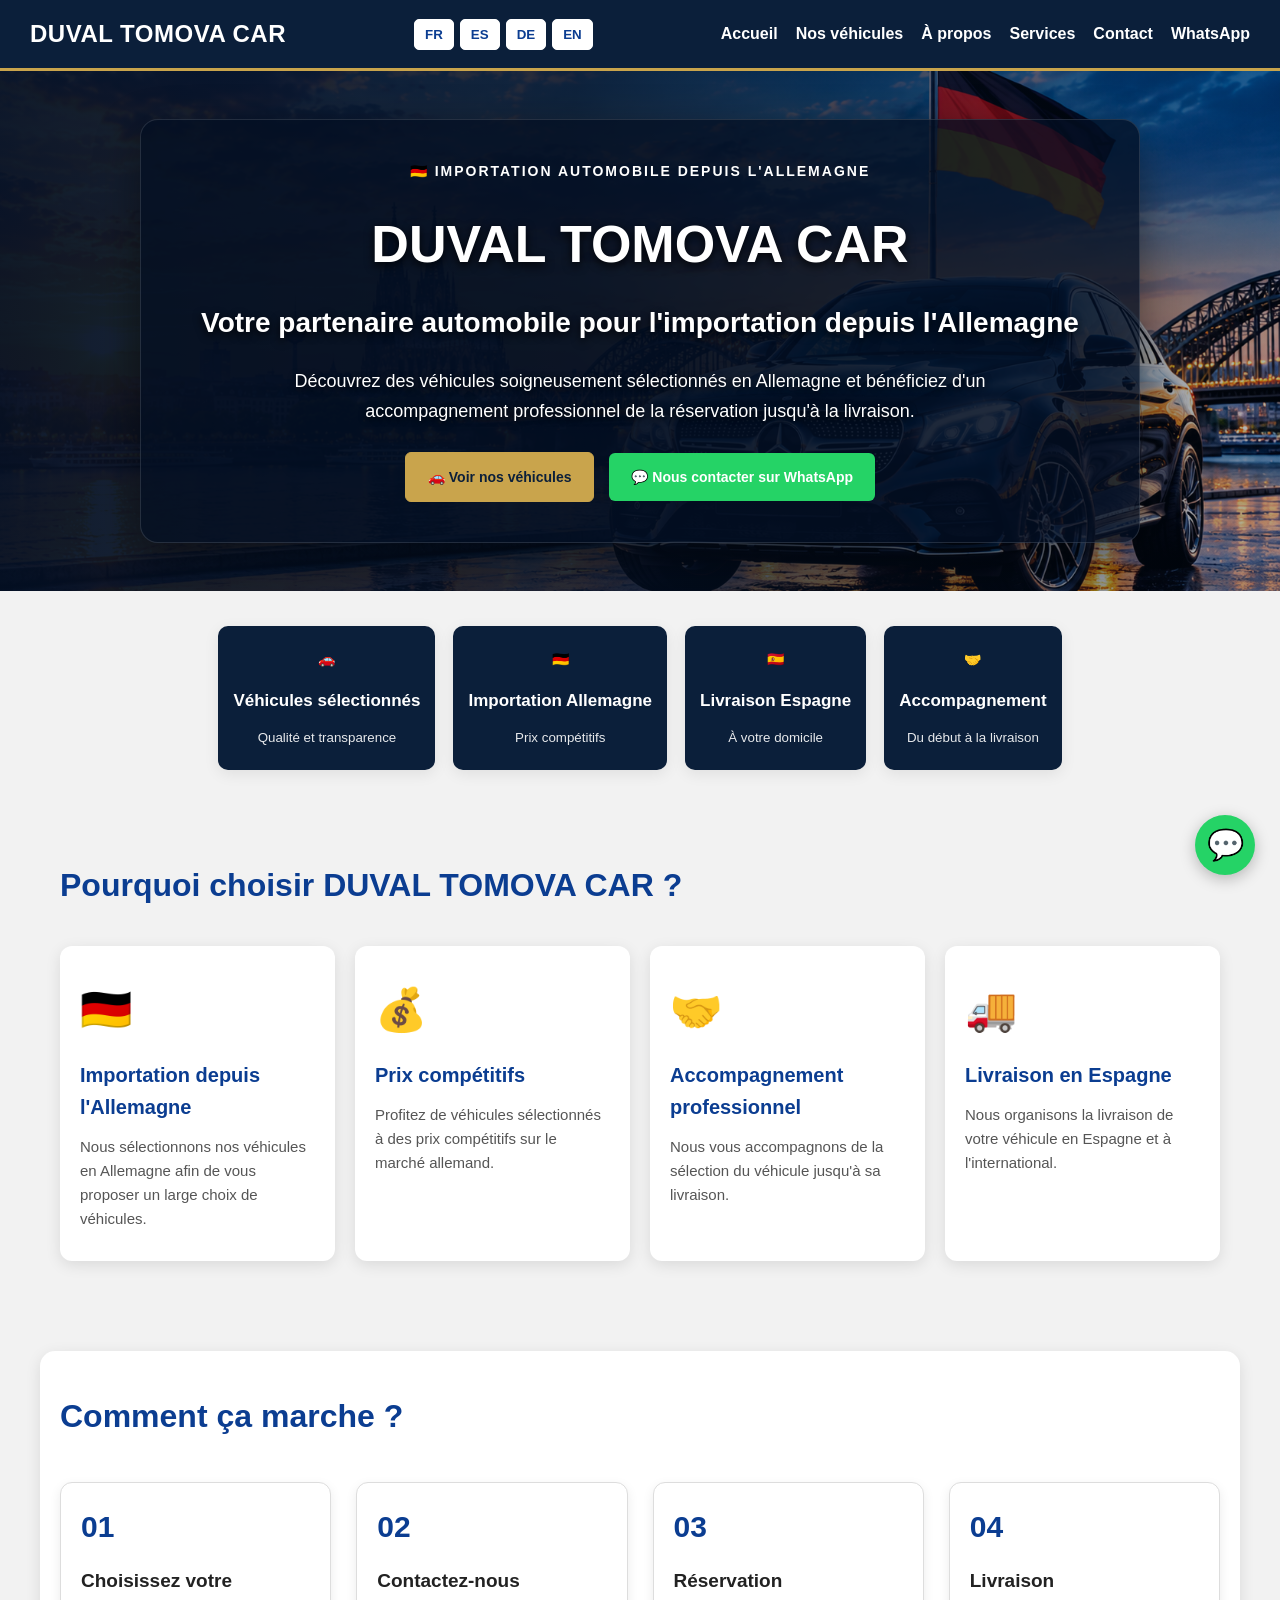
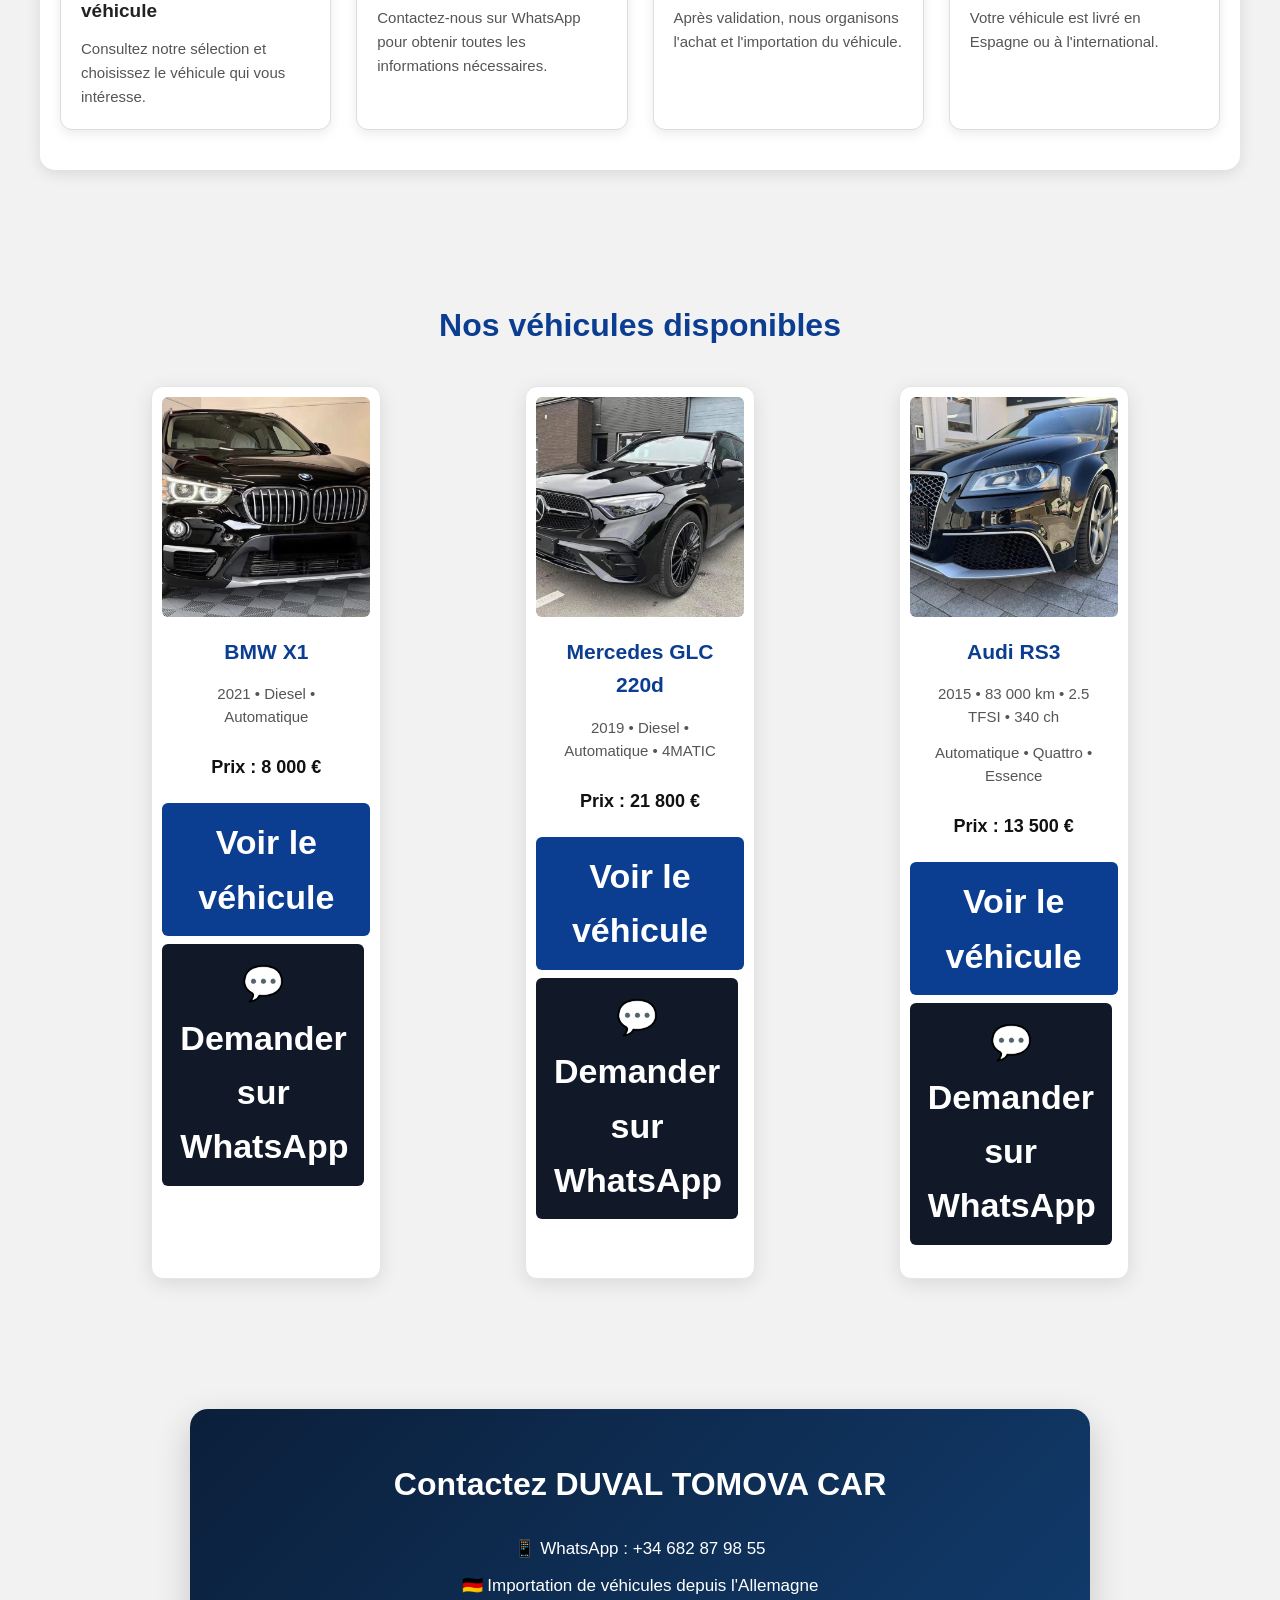
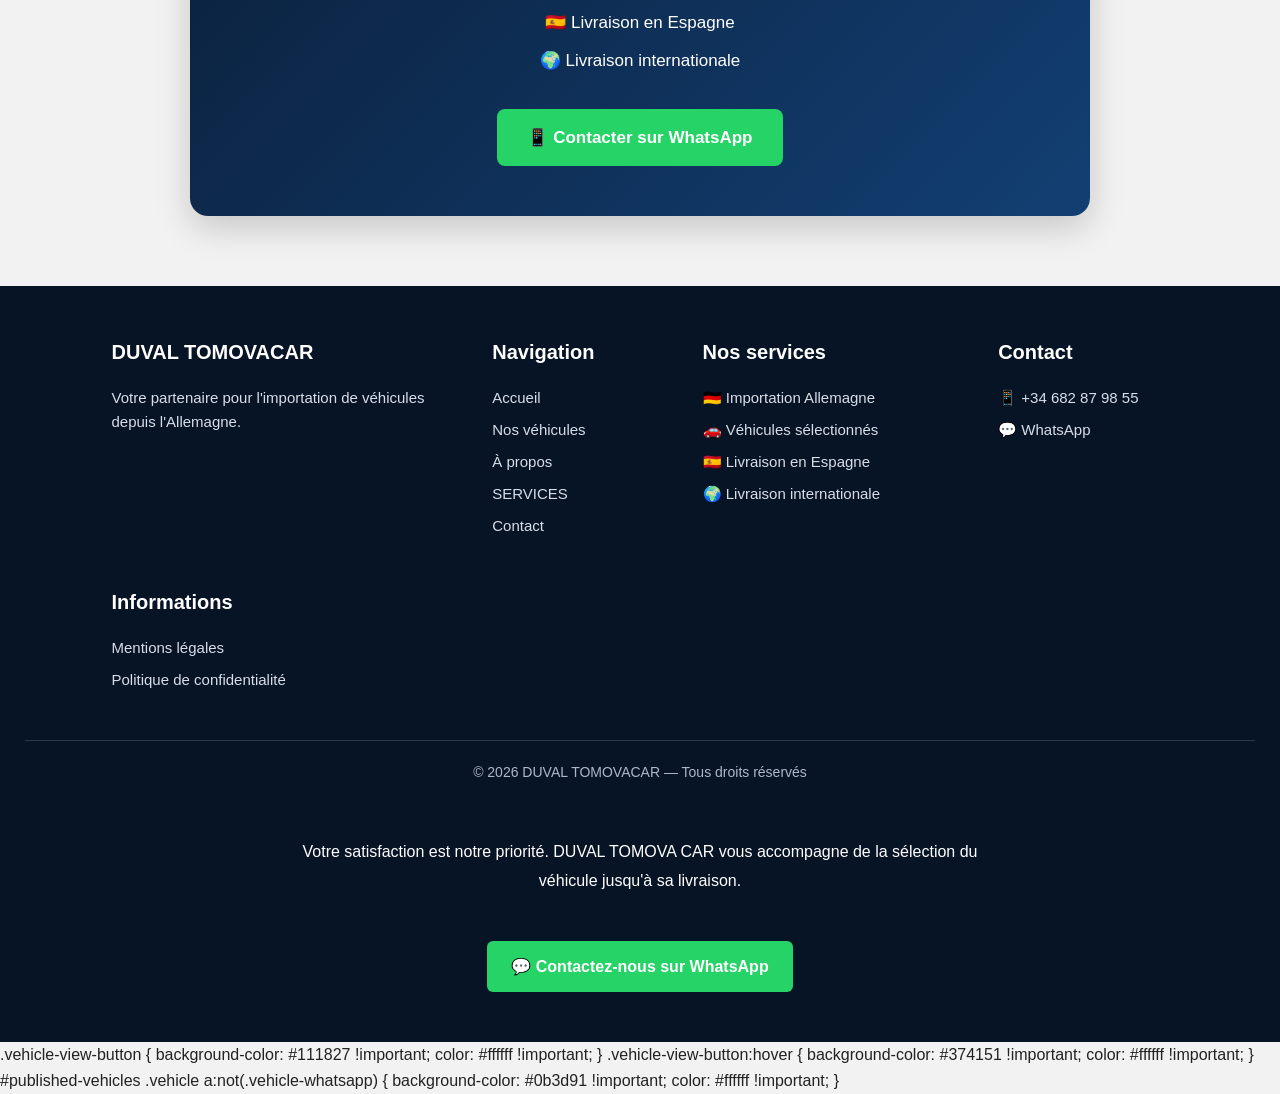
==== index.html @ 2d3a3a53 "Update print statement from 'Hello' to 'Goodbye'" ====
<!DOCTYPE html>
<html lang="fr">

<head>
    <meta charset="UTF-8">
    <meta name="viewport" content="width=device-width, initial-scale=1.0">

    <title>DUVAL TOMOVA CAR - Importation automobile depuis l'Allemagne</title>

    <meta name="description"
        content="DUVAL TOMOVA CAR - Importation de véhicules depuis l'Allemagne. Véhicules sélectionnés, prix compétitifs et livraison en Espagne et à l'international.">

    <link rel="stylesheet" href="style.css">
</head>

<body>

    <!-- =========================
         NAVIGATION
    ========================== -->

    <nav class="navbar">

        <div class="logo">
            DUVAL TOMOVA CAR
        </div>
        
<div class="language-selector">
    <button type="button" data-language="fr" onclick="changeLanguage('fr')">FR</button>
    <button type="button" data-language="es" onclick="changeLanguage('es')">ES</button>
    <button type="button" data-language="de" onclick="changeLanguage('de')">DE</button>
    <button type="button" data-language="en" onclick="changeLanguage('en')">EN</button>
</div>

<div class="nav-links">
    <a href="index.html" data-i18n="home">Accueil</a>
    <a href="#vehicules" data-i18n="vehicles">Véhicules</a>
    <a href="a-propos.html" data-i18n="about">À propos</a>
    <a href="services.html" data-i18n="services">Services</a>
    <a href="#contact" data-i18n="contact">Contact</a>
    <a href="https://wa.me/34682879855" target="_blank">WhatsApp</a>
</div>

    </nav>

    <!-- =========================
         HERO PRINCIPAL
    ========================== -->

<section class="hero home-hero">
    <div class="hero-overlay">
        <div class="hero-content">

            <p class="hero-label" data-i18n="heroLabel">
    🇩🇪 IMPORTATION AUTOMOBILE DEPUIS L'ALLEMAGNE
</p>

            <h1>
                DUVAL TOMOVA CAR
            </h1>

            <h2 data-i18n="heroTitle">
    Votre partenaire automobile
    pour l'importation depuis l'Allemagne
</h2>

            <p class="hero-text" data-i18n="heroText">
                Découvrez des véhicules soigneusement sélectionnés en Allemagne
                et bénéficiez d'un accompagnement professionnel de la réservation
                jusqu'à la livraison.
            </p>

            <div class="hero-buttons">
                <a href="#vehicules" class="btn-primary" data-i18n="heroVehicles">
                    🚗 Voir nos véhicules
                </a>

                <a href="https://wa.me/34682879855?text=Bonjour%20DUVAL%20TOMOVACAR%2C%20je%20souhaite%20avoir%20des%20informations%20sur%20un%20véhicule."
                   target="_blank"
                   class="btn-whatsapp"
                   data-i18n="heroContact">
                    💬 Nous contacter sur WhatsApp
                </a>
            </div>

        </div>
    </div>
</section>

                <!-- SERVICES DU HERO -->

                <div class="hero-services">

                    <div class="hero-service">

                        <span>🚗</span>

                        <strong>
                            Véhicules sélectionnés
                        </strong>

                        <small>
                            Qualité et transparence
                        </small>

                    </div>


                    <div class="hero-service">

                        <span>🇩🇪</span>

                        <strong>
                            Importation Allemagne
                        </strong>

                        <small>
                            Prix compétitifs
                        </small>

                    </div>


                    <div class="hero-service">

                        <span>🇪🇸</span>

                        <strong>
                            Livraison Espagne
                        </strong>

                        <small>
                            À votre domicile
                        </small>

                    </div>


                    <div class="hero-service">

                        <span>🤝</span>

                        <strong>
                            Accompagnement
                        </strong>

                        <small>
                            Du début à la livraison
                        </small>

                    </div>

                </div>


                <!-- BOUTONS HERO -->

            </div>

        </div>

    </section>


    <!-- =========================
         POURQUOI NOUS CHOISIR
    ========================== -->

    <section class="why-us">

        <h2>
            Pourquoi choisir DUVAL TOMOVA CAR ?
        </h2>


        <div class="why-us-container">

            <div class="why-us-card">

                <div class="why-icon">
                    🇩🇪
                </div>

                <h3>
                    Importation depuis l'Allemagne
                </h3>

                <p>
                    Nous sélectionnons nos véhicules en Allemagne
                    afin de vous proposer un large choix de véhicules.
                </p>

            </div>


            <div class="why-us-card">

                <div class="why-icon">
                    💰
                </div>

                <h3>
                    Prix compétitifs
                </h3>

                <p>
                    Profitez de véhicules sélectionnés à des prix
                    compétitifs sur le marché allemand.
                </p>

            </div>


            <div class="why-us-card">

                <div class="why-icon">
                    🤝
                </div>

                <h3>
                    Accompagnement professionnel
                </h3>

                <p>
                    Nous vous accompagnons de la sélection du véhicule
                    jusqu'à sa livraison.
                </p>

            </div>


            <div class="why-us-card">

                <div class="why-icon">
                    🚚
                </div>

                <h3>
                    Livraison en Espagne
                </h3>

                <p>
                    Nous organisons la livraison de votre véhicule
                    en Espagne et à l'international.
                </p>

            </div>

        </div>

    </section>


    <!-- =========================
         COMMENT ÇA MARCHE
    ========================== -->

    <section class="how-it-works">

        <h2>
            Comment ça marche ?
        </h2>


        <div class="steps-container">

            <div class="step">

                <span>
                    01
                </span>

                <h3>
                    Choisissez votre véhicule
                </h3>

                <p>
                    Consultez notre sélection et choisissez
                    le véhicule qui vous intéresse.
                </p>

            </div>


            <div class="step">

                <span>
                    02
                </span>

                <h3>
                    Contactez-nous
                </h3>

                <p>
                    Contactez-nous sur WhatsApp pour obtenir
                    toutes les informations nécessaires.
                </p>

            </div>


            <div class="step">

                <span>
                    03
                </span>

                <h3>
                    Réservation
                </h3>

                <p>
                    Après validation, nous organisons
                    l'achat et l'importation du véhicule.
                </p>

            </div>


            <div class="step">

                <span>
                    04
                </span>

                <h3>
                    Livraison
                </h3>

                <p>
                    Votre véhicule est livré en Espagne
                    ou à l'international.
                </p>

            </div>

        </div>

    </section>


    <!-- =========================
         VÉHICULES
    ========================== -->

    <section id="vehicules">

        <h2>
            Nos véhicules disponibles
        </h2>


        <div class="vehicles-container">


            <!-- =====================
                 BMW X1
            ====================== -->

            <div class="vehicle">

                <img
                    src="bmw-x1.jpg.jpg"
                    alt="BMW X1 2021 Diesel Automatique"
                >

                <h3>
                    BMW X1
                </h3>

                <p>
                    2021 • Diesel • Automatique
                </p>

                <p>
                    <strong>
                        Prix : 8 000 €
                    </strong>
                </p>
                <a
    href="bmw-x1.html"
    class="vehicle-button"
>
    Voir le véhicule
</a>
<a
    href="https://wa.me/34682879855?text=Bonjour%20DUVAL%20TOMOVACAR%2C%20je%20suis%20intéressé%20par%20la%20BMW%20X1."
    target="_blank"
    class="vehicle-whatsapp"
>
    💬 Demander sur WhatsApp
</a>
            </div>

            <!-- =====================
                 MERCEDES GLC
            ====================== -->

            <div class="vehicle">

                <img
                    src="mercedes-glc.jpg.jpg"
                    alt="Mercedes GLC 220d 2019"
                >

                <h3>
                    Mercedes GLC 220d
                </h3>

                <p>
                    2019 • Diesel • Automatique • 4MATIC
                </p>

                <p>
                    <strong>
                        Prix : 21 800 €
                    </strong>
                </p>

                <a
    href="mercedes-glc.html"
    class="vehicle-button"
>
    Voir le véhicule
</a>

<a
    href="https://wa.me/34682879855?text=Bonjour%20DUVAL%20TOMOVACAR%2C%20je%20suis%20intéressé%20par%20la%20Mercedes%20GLC."
    target="_blank"
    class="vehicle-whatsapp"
>
    💬 Demander sur WhatsApp
</a>

            </div>


            <!-- =====================
                 AUDI RS3
            ====================== -->

            <div class="vehicle">

                <img
                    src="Audi-rs3.jpg.jpg"
                    alt="Audi RS3 2015 2.5 TFSI"
                >

                <h3>
                    Audi RS3
                </h3>

                <p>
                    2015 • 83 000 km • 2.5 TFSI • 340 ch
                </p>

                <p>
                    Automatique • Quattro • Essence
                </p>

                <p>
                    <strong>
                        Prix : 13 500 €
                    </strong>
                </p>

                <a
    href="audi-rs3.html"
    class="vehicle-button"
>
    Voir le véhicule
</a>

<a
    href="https://wa.me/34682879855?text=Bonjour%20DUVAL%20TOMOVACAR%2C%20je%20suis%20intéressé%20par%20la%20Audi%20RS3."
    target="_blank"
    class="vehicle-whatsapp"
>
    💬 Demander sur WhatsApp
</a>

            </div>

        </div>
<div id="published-vehicles"></div>
    </section>


    <!-- =========================
         CONTACT
    ========================== -->

    <section
        id="contact"
        class="contact-section"
    >

        <h2>
            Contactez DUVAL TOMOVA CAR
        </h2>

        <p>
            📱 WhatsApp : +34 682 87 98 55
        </p>

        <p>
            🇩🇪 Importation de véhicules depuis l'Allemagne
        </p>

        <p>
            🇪🇸 Livraison en Espagne
        </p>

        <p>
            🌍 Livraison internationale
        </p>


        <a
            href="https://wa.me/34682879855?text=Bonjour%20DUVAL%20TOMOVACAR,%20je%20souhaite%20avoir%20des%20informations%20sur%20un%20véhicule."
            target="_blank"
            class="whatsapp-button"
        >
            📱 Contacter sur WhatsApp
        </a>

    </section>


    <!-- =========================
         FOOTER
    ========================== -->

    <footer class="main-footer">

        <div class="footer-container">

            <!-- ENTREPRISE -->

            <div class="footer-column">

                <h3>
                    DUVAL TOMOVACAR
                </h3>

                <p>
                    Votre partenaire pour l'importation
                    de véhicules depuis l'Allemagne.
                </p>

            </div>


            <!-- NAVIGATION -->

            <div class="footer-column">

                <h3>
                    Navigation
                </h3>

                <a href="index.html">
                    Accueil
                </a>

                <a href="#vehicules">
                    Nos véhicules
                </a>

                <a href="a-propos.html">
                    À propos
                </a>

                <a href="services.html" class="menu-services">
                   SERVICES
                </a>

                <a href="#contact">
                   Contact
                </a>

            </div>


            <!-- SERVICES -->

            <div class="footer-column">

                <h3>
                    Nos services
                </h3>

                <p>
                    🇩🇪 Importation Allemagne
                </p>

                <p>
                    🚗 Véhicules sélectionnés
                </p>

                <p>
                    🇪🇸 Livraison en Espagne
                </p>

                <p>
                    🌍 Livraison internationale
                </p>

            </div>


            <!-- CONTACT -->

            <div class="footer-column">

                <h3>
                    Contact
                </h3>

                <p>
                    📱 +34 682 87 98 55
                </p>

                <a
                    href="https://wa.me/34682879855"
                    target="_blank"
                >
                    💬 WhatsApp
                </a>

            </div>


            <!-- INFORMATIONS -->

            <div class="footer-column">

                <h3>
                    Informations
                </h3>

                <a href="mentions-legales.html">
                    Mentions légales
                </a>

                <a href="politique-confidentialite.html">
                    Politique de confidentialité
                </a>

            </div>

        </div>


        <!-- COPYRIGHT -->

        <div class="footer-bottom">

            <p>
                © 2026 DUVAL TOMOVACAR — Tous droits réservés
            </p>

        </div>
<p class="footer-message">
    Votre satisfaction est notre priorité.
    DUVAL TOMOVA CAR vous accompagne de la sélection
    du véhicule jusqu'à sa livraison.
</p>
<a
    href="https://wa.me/34682879855?text=Bonjour%20DUVAL%20TOMOVACAR%2C%20je%20souhaite%20obtenir%20des%20informations%20sur%20vos%20véhicules."
    target="_blank"
    class="footer-whatsapp"
>
    💬 Contactez-nous sur WhatsApp
</a>
    </footer>


    <!-- =========================
         WHATSAPP FLOTTANT
    ========================== -->

    <a
        href="https://wa.me/34682879855?text=Bonjour%20DUVAL%20TOMOVACAR,%20je%20souhaite%20avoir%20des%20informations%20sur%20un%20véhicule."
        target="_blank"
        class="whatsapp-floating"
        aria-label="Contacter DUVAL TOMOVACAR sur WhatsApp"
    >
        💬
    </a>
<script>
(async function () {
  const container = document.getElementById("published-vehicles");
  if (!container) return;

 
try {
  const response = await fetch(
    "https://duvaltomova-publish.duvaltomovacar.workers.dev/api/vehicles"
  );

  if (!response.ok) throw new Error("Chargement impossible");

  const data = await response.json();

  (data.vehicles || []).forEach(vehicle => {
    const card = document.createElement("div");
    card.className = "vehicle";

    const title = document.createElement("h3");
    title.textContent = vehicle.title || "Véhicule";

    const description = document.createElement("p");
    description.textContent = vehicle.description || "";

    const price = document.createElement("p");
    const strong = document.createElement("strong");
    strong.textContent =
      "Prix : " + Number(vehicle.price).toLocaleString("fr-FR") + " €";
    price.appendChild(strong);

    const basePath = "/duvaltomovacar";
    const images = Array.isArray(vehicle.images) ? vehicle.images : [];

   
if (images.length > 0) {
  const img = document.createElement("img");
  img.src = images[0].startsWith("http")
    ? images[0]
    : "/duvaltomovacar" +
      (images[0].startsWith("/") ? images[0] : "/" + images[0]);

  img.alt = vehicle.title || "Véhicule";
  img.loading = "lazy";
  img.style.cssText =
    "width:100%;max-height:260px;object-fit:cover;border-radius:8px;margin-bottom:8px";

  card.appendChild(img);
}
    card.append(title, description, price);

const details = document.createElement("a");
details.className = "vehicle-details-button";
details.href =
  "vehicule.html?id=" + encodeURIComponent(vehicle.id);
details.textContent = "Voir le véhicule";

card.appendChild(details);

    const contact = document.createElement("a");
    contact.className = "vehicle-whatsapp";
    contact.href =
      "https://wa.me/34682879855?text=" +
      encodeURIComponent(
        "Bonjour, je suis intéressé par " + (vehicle.title || "ce véhicule") + "."
      );
    contact.target = "_blank";
    contact.rel = "noopener noreferrer";
    contact.textContent = "💬 Demander sur WhatsApp";

    card.appendChild(contact);
    container.appendChild(card);
  });
} catch (error) {
  console.error("Chargement des véhicules publiés :", error);
}

})();
</script>

.vehicle-view-button {
  background-color: #111827 !important;
  color: #ffffff !important;
}

.vehicle-view-button:hover {
  background-color: #374151 !important;
  color: #ffffff !important;
}
    
#published-vehicles .vehicle a:not(.vehicle-whatsapp) {
  background-color: #0b3d91 !important;
  color: #ffffff !important;
}
<style>
.vehicle-whatsapp {
  display: inline-block;
  background: #111827;
  color: #ffffff !important;
  text-decoration: none;
  padding: 12px 18px;
  margin: 8px 6px 8px 0;
  border-radius: 6px;
  font-weight: bold;
}

.vehicle-whatsapp:hover {
  background: #374151;
  color: #ffffff !important;
}
</style>

<script src="translations.js"></script>
</body>
</html>
---- style.css ----
/* =========================================================
   DUVAL TOMOVA CAR
   STYLE.CSS COMPLET
   ========================================================= */


/* =========================================================
   1. BASE
   ========================================================= */

* {
    box-sizing: border-box;
    margin: 0;
    padding: 0;
}

html {
    scroll-behavior: smooth;
}

body {
    background-color: #f2f2f2;
    font-family: Arial, Helvetica, sans-serif;
    color: #222222;
    line-height: 1.6;
}

img {
    max-width: 100%;
}

a {
    text-decoration: none;
}

/* =========================================================
   2. TITRES GENERAUX
   ========================================================= */

h1 {
    color: #0b3d91;
    font-size: 40px;
}

h2 {
    color: #222222;
}

h3 {
    color: #0b3d91;
}

p {
    color: #555555;
    font-size: 18px;
}


/* =========================================================
   3. NAVIGATION
   ========================================================= */


.navbar {
    background-color: #0B1F3A;
   border-bottom: 3px solid #C9A44C;
    min-height: 70px;
    padding: 15px 30px;
    display: flex;
    justify-content: space-between;
    align-items: center;
    flex-wrap: wrap;
    gap: 15px;
    position: relative;
    z-index: 1000;
    box-sizing: border-box;
    width: 100%;
}

.logo {
    color: white;
    font-size: 24px;
    font-weight: bold;
    letter-spacing: 0.5px;
}

.nav-links {
    display: flex;
    flex-wrap: wrap;
    gap: 12px 20px;
    align-items: center;
    justify-content: center;
}

.nav-links a {
    color: white;
    font-weight: bold;
    transition: 0.3s ease;
    text-decoration: none;
}

.nav-links a:hover {
    color: #dbe8ff;
}

/* ADAPTATION AUX TELEPHONES */
@media screen and (max-width: 768px) {
    .navbar {
        flex-direction: column;
        justify-content: center;
        padding: 15px 10px;
        gap: 12px;
    }

    .logo {
        font-size: 20px;
        text-align: center;
    }

    .navbar .language-selector {
        display: flex;
        justify-content: center;
        flex-wrap: wrap;
        gap: 8px;
        width: 100%;
    }

    .navbar .nav-links {
        display: flex;
        flex-wrap: wrap;
        justify-content: center;
        gap: 12px 16px;
        width: 100%;
    }

    .navbar .nav-links a {
        font-size: 14px;
        white-space: normal;
        text-align: center;
    }
}

/* =========================================================
   4. HERO
   ========================================================= */

.hero {
    position: relative;
    min-height: 520px;

    display: flex;
    align-items: center;
    justify-content: center;

    background:
        linear-gradient(
            90deg,
            rgba(3, 15, 35, 0.95) 0%,
            rgba(3, 15, 35, 0.84) 45%,
            rgba(3, 15, 35, 0.28) 100%
        ),
        url("hero-car.png");

    background-size: cover;
    background-position: center;

    color: white;
    overflow: hidden;
}

.hero-overlay {
    width: 100%;
}

.hero-content {
    width: 90%;
    max-width: 1100px;

    margin: auto;
    padding: 55px 45px;

    text-align: center;

    background: rgba(3, 15, 35, 0.76);

    border: 1px solid rgba(255, 255, 255, 0.12);
    border-radius: 18px;

    box-shadow: 0 15px 45px rgba(0, 0, 0, 0.45);
}

/* HERO LABEL */

.hero-label {
    color: white !important;
    font-size: 14px;
    font-weight: bold;
    letter-spacing: 2px;
    margin-bottom: 20px;
}


/* HERO TITRE */

.hero-content h1 {
    color: white !important;
    font-size: 52px;
    font-weight: 800;

    margin: 10px 0;

    text-shadow: 0 3px 10px rgba(0, 0, 0, 0.9);
}

.hero-content h2 {
    color: white !important;
    font-size: 28px;
    font-weight: 600;

    margin: 15px 0;

    text-shadow: 0 3px 8px rgba(0, 0, 0, 0.9);
}


/* HERO TEXTE */

.hero-text {
    color: white !important;

    max-width: 750px;
    margin: 20px auto;

    font-size: 18px;
    line-height: 1.7;

    text-shadow: 0 2px 7px rgba(0, 0, 0, 0.9);
}


/* HERO SERVICES */

.hero-services {
    display: flex;
    justify-content: center;
    align-items: stretch;

    gap: 18px;
    flex-wrap: wrap;

    margin: 35px 0;
}

.hero-service {
    min-width: 150px;

    display: flex;
    flex-direction: column;
    align-items: center;

    color: white;
}

.hero-service span {
    font-size: 30px;
    margin-bottom: 8px;
}

.hero-service strong {
    color: white;
    font-size: 15px;
}

.hero-service small {
    color: white;
    margin-top: 5px;
    opacity: 0.9;
}


/* HERO BOUTONS */

.hero-buttons {
    display: flex;
    justify-content: center;
    align-items: center;

    gap: 15px;
    flex-wrap: wrap;

    margin-top: 25px;
}

.hero-button,
.hero-whatsapp {
    display: inline-block;

    padding: 14px 25px;

    border-radius: 8px;

    font-weight: bold;

    transition: 0.3s ease;
}

.hero-button {
    background-color: #0d6efd;
    color: white;
}

.hero-button:hover {
    background-color: #084db3;
    transform: translateY(-2px);
}

.hero-whatsapp {
    background-color: #25d366;
    color: white;
}

.hero-whatsapp:hover {
    background-color: #1ebe5d;
    transform: translateY(-2px);
}


/* =========================================================
   5. INTRODUCTION
   ========================================================= */

.intro {
    max-width: 800px;

    margin: 40px auto;
    padding: 25px;

    background-color: white;

    border-radius: 12px;

    box-shadow: 0 4px 15px rgba(0, 0, 0, 0.10);
}

.intro p {
    margin: 12px 0;
    font-size: 18px;
}


/* =========================================================
   6. POURQUOI NOUS CHOISIR
   ========================================================= */

.why-us {
    max-width: 1200px;

    margin: 70px auto;
    padding: 20px;
}

.why-us h2 {
    color: #0b3d91;
    font-size: 32px;

    margin-bottom: 35px;
}

.why-us-container {
    display: grid;

    grid-template-columns: repeat(4, 1fr);

    gap: 20px;
}

.why-us-card {
    background-color: white;

    padding: 30px 20px;

    border-radius: 12px;

    box-shadow: 0 4px 15px rgba(0, 0, 0, 0.10);

    transition:
        transform 0.3s ease,
        box-shadow 0.3s ease;
}

.why-us-card:hover {
    transform: translateY(-6px);

    box-shadow:
        0 8px 22px rgba(0, 0, 0, 0.16);
}

.why-icon {
    font-size: 42px;
    margin-bottom: 15px;
}

.why-us-card h3 {
    color: #0b3d91;
    font-size: 20px;

    margin-bottom: 12px;
}

.why-us-card p {
    font-size: 15px;
    line-height: 1.6;
}


/* =========================================================
   7. COMMENT CA MARCHE
   ========================================================= */

.how-it-works {
    max-width: 1200px;

    margin: 70px auto;
    padding: 40px 20px;

    background-color: white;

    border-radius: 15px;

    box-shadow: 0 4px 15px rgba(0, 0, 0, 0.10);
}

.how-it-works h2 {
    color: #0b3d91;

    font-size: 32px;

    margin-bottom: 40px;
}

.steps-container {
    display: grid;

    grid-template-columns: repeat(4, 1fr);

    gap: 25px;
}

.step {
    padding: 20px;
    background: #ffffff;
    border: 1px solid #dddddd;
    border-radius: 12px;
    box-shadow: 0 4px 12px rgba(0, 0, 0, 0.08);
}
.step {
transition: transform 0.3s ease, box-shadow 0.3s ease;
}

.step:hover {
transform: translateY(-6px);
box-shadow: 0 10px 25px rgba(0, 0, 0, 0.15);
}

.step span {
    display: inline-block;

    font-size: 30px;
    font-weight: bold;

    color: #0b3d91;

    margin-bottom: 15px;
}

.step h3 {
    color: #222222;
    font-size: 19px;

    margin-bottom: 10px;
}

.step p {
    font-size: 15px;
    line-height: 1.6;
}


/* =========================================================
   8. VEHICULES
   ========================================================= */


.vehicles-container {
    display: grid;
    grid-template-columns: repeat(auto-fit, minmax(200px, 1fr));
    gap: 15px;
    max-width: 1300px;
    margin: 20px auto;
    padding: 0 10px;
    align-items: start;
}

/* CARTES VEHICULES COMPACTES */
.vehicle {
    background-color: white;
    width: 100%;
    max-width: 230px;
    margin: 0 auto;
    padding: 10px;
    box-sizing: border-box;
    border: 1px solid #C9A44C;
    border-radius: 8px;
    box-shadow: 0 2px 8px rgba(0, 0, 0, 0.12);
    transition: transform 0.3s ease, box-shadow 0.3s ease;
}

.vehicle:hover {
    transform: translateY(-3px);
    box-shadow: 0 5px 12px rgba(0, 0, 0, 0.16);
}

.vehicle img {
    width: 100%;
    height: 125px;
    object-fit: cover;
    border-radius: 6px;
    display: block;
}

.vehicle:hover img {
    transform: none;
}

.vehicle h3 {
    color: #0B1F3A;
    font-size: 17px;
    margin: 8px 0 5px;
}

.vehicle p {
    font-size: 12px;
    margin: 4px 0;
    overflow-wrap: anywhere;
}


/* BOUTON VEHICULE */

.vehicle-button {
    display: inline-block;

    margin-top: 10px;

    padding: 10px 20px;

    background-color: #0B1F3A;

    color: white;

    border-radius: 6px;

    font-weight: bold;

    transition: 0.3s ease;
}

.vehicle-button:hover {
    background-color: #06265c;
}


/* =========================================================
   9. CARTES VEHICULES MODERNES
   ========================================================= */



.vehicle-card {
    background-color: white;
    border: 1px solid #C9A44C;
    border-radius: 10px;
    overflow: hidden;
    box-shadow: 0 3px 10px rgba(0, 0, 0, 0.10);
    transition: transform 0.3s ease, box-shadow 0.3s ease;
    width: 100%;
    max-width: 300px;
    margin: 12px auto;
}

.vehicle-card:hover {
    transform: translateY(-3px);
    box-shadow: 0 6px 18px rgba(0, 0, 0, 0.15);
}

.vehicle-card img {
    width: 100%;
    height: 160px;
    object-fit: cover;
    display: block;
}

.vehicle-info {
    padding: 10px;
    text-align: center;
}

.vehicle-info h3 {
    font-size: 19px;
    margin: 0 0 6px;
    color: #0B1F3A;
}

.vehicle-specs {
    font-size: 12px;
    color: #555555;
    margin: 4px 0;
}

.vehicle-price {
    font-size: 21px;
    color: #B58A2A !important;
    margin: 10px 0;
    font-weight: bold;
}

.vehicle-card .btn,
.vehicle-card button,
.vehicle-card a {
    max-width: 100%;
    box-sizing: border-box;
}

/* =========================================================
   10. PAGE DETAIL VEHICULE
   ========================================================= */

.site-header {
    background-color: #0b3d91;

    color: white;

    padding: 30px 20px;

    margin-bottom: 30px;
}

.site-header h1 {
    color: white;

    margin: 0 0 10px;
}

.site-header p {
    color: white;

    margin: 0;
}

.vehicle-page {
    max-width: 1100px;

    margin: 40px auto;

    padding: 20px;
}

.vehicle-detail {
    background-color: white;

    border-radius: 15px;

    overflow: hidden;

    box-shadow:
        0 5px 25px rgba(0, 0, 0, 0.15);
}

.vehicle-main-image {
    width: 100%;

    max-height: 550px;

    object-fit: cover;

    display: block;
}

.vehicle-detail-info {
    padding: 35px;
}

.vehicle-detail-info h2 {
    color: #0b3d91;

    font-size: 38px;

    margin: 0 0 5px;
}

.vehicle-subtitle {
    font-size: 20px;
    color: #666666;
}
.vehicle-price-detail {
    font-size: 32px;
    font-weight: bold;
   color: #B58A2A;
    margin: 25px 0;
}
/* INFORMATIONS VEHICULE */
.vehicle-details-grid {
    display: grid;
    grid-template-columns: repeat(4, 1fr);
    gap: 15px;
    margin: 25px 0;
}
.vehicle-details-grid div {
    background-color: #f5f5f5;
    padding: 18px;
    border-radius: 8px;
}
.vehicle-details-grid strong {
    display: block;

    color: #333333;

    margin-bottom: 8px;
}
.vehicle-details-grid span {
    color: #666666;
}
/* DESCRIPTION */

.vehicle-description {
    margin-top: 30px;
    text-align: left;
    line-height: 1.7;
}
.vehicle-description h3 {
    color: #0b3d91;
    font-size: 25px;
    margin-bottom: 10px;
}
/* =========================================================
   11. PRIX
   ========================================================= */
.vehicle-price-detail {
    font-size: 32px;
    font-weight: bold;
    color: #0b3d91;
    margin: 25px 0;
}
.vehicle-price span {
    font-size: 18px;
}
.vehicle-price strong {
    font-size: 28px;
}
/* =========================================================
   12. BOUTONS CONTACT / WHATSAPP
   ========================================================= */
.whatsapp-button {
    display: inline-block;
    margin-top: 20px;
    padding: 15px 25px;
    background-color: #25d366;
    color: white;
    font-size: 18px;

    font-weight: bold;

    border-radius: 8px;

    transition: 0.3s ease;
}

.whatsapp-button:hover {
    background-color: #1ebe5d;

    transform: translateY(-2px);
}

.contact-button {
    display: block;

    background-color: #25d366;

    color: white;

    text-align: center;

    padding: 15px;

    border-radius: 8px;

    margin-top: 25px;

    font-size: 18px;

    font-weight: bold;

    transition: 0.3s ease;
}

.contact-button:hover {
    background-color: #1ebe5d;
}


/* =========================================================
   13. SECTION CONTACT
   ========================================================= */

.contact-section {
    background-color: white;

    max-width: 800px;

    margin: 50px auto;

    padding: 40px 20px;

    border-radius: 12px;

    box-shadow:
        0 4px 15px rgba(0, 0, 0, 0.15);
}

.contact-section h2 {
    color: #0b3d91;

    font-size: 30px;

    margin-bottom: 25px;
}

.contact-section p {
    font-size: 17px;

    margin: 12px 0;
}


/* =========================================================
   14. BOUTON RETOUR
   ========================================================= */

.back-button {
    display: inline-block;

    margin: 20px;

    padding: 10px 20px;

    color: #0b3d91;

    text-decoration: none;

    font-weight: bold;

    border: 2px solid #0b3d91;

    border-radius: 6px;

    transition: 0.3s ease;
}

.back-button:hover {
    background-color: #0b3d91;

    color: white;
}

.vehicle-detail .back-button {
    display: block;

    width: fit-content;

    margin: 15px auto 0;
}


/* =========================================================
   15. WHATSAPP FLOTTANT
   ========================================================= */

.whatsapp-floating {
    position: fixed;

    right: 25px;
    bottom: 25px;

    width: 60px;
    height: 60px;

    display: flex;

    align-items: center;
    justify-content: center;

    background-color: #25d366;

    color: white;

    border-radius: 50%;

    font-size: 30px;

    box-shadow:
        0 4px 15px rgba(0, 0, 0, 0.25);

    z-index: 9999;

    transition:
        transform 0.3s ease,
        box-shadow 0.3s ease;
}

.whatsapp-floating:hover {
    transform: scale(1.1);

    box-shadow:
        0 6px 20px rgba(0, 0, 0, 0.30);
}


/* =========================================================
   16. FOOTER
   ========================================================= */

footer {
    margin-top: 50px;

    padding: 25px;

    background-color: #0b3d91;
}

footer p {
    color: white;

    margin: 0;
}


/* FOOTER PROFESSIONNEL */

.main-footer {
    background-color: #0b3d91;

    color: white;

    margin-top: 70px;

    padding-top: 50px;
}

.footer-container {
    max-width: 1200px;

    margin: auto;

    padding: 0 25px 40px;

    display: grid;

    grid-template-columns: 2fr 1fr 1fr 1fr;

    gap: 40px;

    text-align: left;
}

.footer-column h3 {
    color: white;

    font-size: 20px;

    margin-bottom: 18px;
}

.footer-column p {
    color: white;

    font-size: 15px;

    line-height: 1.6;

    margin: 8px 0;
}

.footer-column a {
    display: block;

    color: white;

    text-decoration: none;

    margin: 10px 0;

    font-size: 15px;
}

.footer-column a:hover {
    text-decoration: underline;
}

.footer-bottom {
    border-top: 1px solid rgba(255, 255, 255, 0.25);

    padding: 20px;

    text-align: center;
}

.footer-bottom p {
    color: white;

    font-size: 14px;

    margin: 0;
}


/* =========================================================
   17. RESPONSIVE TABLET
   ========================================================= */

@media (max-width: 900px) {

    .why-us-container,
    .steps-container {
        grid-template-columns: 1fr 1fr;
    }

    .vehicle-details-grid {
        grid-template-columns: 1fr 1fr;
    }

    .footer-container {
        grid-template-columns: 1fr 1fr;
    }
}


/* =========================================================
   18. RESPONSIVE MOBILE
   ========================================================= */

@media (max-width: 768px) {

    /* NAVIGATION */

    .navbar {
        padding: 15px 20px;

        flex-direction: column;

        gap: 15px;
    }

    .nav-links {
        flex-wrap: wrap;

        justify-content: center;

        gap: 12px;
    }

    .logo {
        font-size: 21px;
    }


    /* HERO */

    .hero {
        min-height: 560px;

        background-position: 65% center;
    }

    .hero-content {
        width: 90%;

        padding: 35px 20px;
    }

    .hero-content h1 {
        font-size: 36px;
    }

    .hero-content h2 {
        font-size: 22px;
    }

    .hero-text {
        font-size: 16px;
    }

    .hero-services {
        gap: 15px;
    }

    .hero-service {
        min-width: 120px;
    }


    /* VEHICULES */

    .vehicles-container {
        flex-direction: column;

        align-items: center;
    }

    .vehicle {
        width: 90%;

        max-width: 350px;
    }


    /* PAGE DETAIL */

    .vehicle-page {
        padding: 10px;
    }

    .vehicle-detail-info {
        padding: 20px;
    }

    .vehicle-detail-info h2 {
        font-size: 30px;
    }

    .vehicle-main-image {
        max-height: 350px;
    }


    /* FOOTER */

    .footer-container {
        grid-template-columns: 1fr 1fr;
    }
}


/* =========================================================
   19. PETIT MOBILE
   ========================================================= */

@media (max-width: 600px) {

    .why-us-container,
    .steps-container {
        grid-template-columns: 1fr;
    }

    .why-us h2,
    .how-it-works h2 {
        font-size: 26px;
    }

    .vehicle-details-grid {
        grid-template-columns: 1fr;
    }

    .vehicle-price-detail {
        font-size: 28px;
    }

    .whatsapp-floating {
        width: 55px;
        height: 55px;

        right: 18px;
        bottom: 18px;

        font-size: 27px;
    }

    .footer-container {
        grid-template-columns: 1fr;

        text-align: center;
    }
}


/* =========================================================
   FIN DU STYLE
   ========================================================= */
   /* =========================================================
   SECTION NOS VÉHICULES - VERSION PROFESSIONNELLE
   ========================================================= */

#vehicules {
    text-align: center;
    font-size: 34px;
    margin: 60px 0 35px;
    color: #0b1f3a;
}

.vehicles-container {
    width: 90%;
    max-width: 1200px;
    margin: 0 auto 70px;
    display: grid;
    grid-template-columns: repeat(3, 1fr);
    gap: 30px;
}

.vehicle {
    background: #ffffff;
    border-radius: 16px;
    overflow: hidden;
    box-shadow: 0 8px 25px rgba(0, 0, 0, 0.12);
    text-align: center;
    transition: transform 0.3s ease, box-shadow 0.3s ease;
    border: 1px solid #e5e5e5;
    padding-bottom: 25px;
}

.vehicle:hover {
    transform: translateY(-8px);
    box-shadow: 0 15px 35px rgba(0, 0, 0, 0.20);
}

.vehicle img {
    width: 100%;
    height: 230px;
    object-fit: cover;
    display: block;
}

.vehicle h3 {
    font-size: 24px;
    color: #0b1f3a;
    margin: 20px 15px 10px;
}

.vehicle p {
    font-size: 15px;
    color: #555;
    margin: 5px 15px;
}

.vehicle p strong {
    display: block;
    font-size: 21px;
    color: #0b1f3a;
    margin-top: 12px;
}

.vehicle-button {
    display: inline-block;
    margin-top: 18px;
    padding: 12px 25px;
    background: #0b1f3a;
    color: white;
    text-decoration: none;
    border-radius: 8px;
    font-weight: bold;
    transition: background 0.3s ease, transform 0.2s ease;
}

.vehicle-button:hover {
    background: #0066cc;
    transform: scale(1.04);
}

/* Téléphone */
@media (max-width: 900px) {
    .vehicles-container {
        grid-template-columns: 1fr;
        max-width: 500px;
    }

    #vehicules {
        font-size: 28px;
    }
}
.vehicle {
    display: flex;
    flex-direction: column;
    height: 100%;
}

.vehicle-button {
    margin-top: auto;
    align-self: center;
}
/* =========================================================
   SECTION CONTACT
   ========================================================= */

.contact-section {
    width: 90%;
    max-width: 900px;
    margin: 70px auto;
    padding: 50px 30px;
    text-align: center;
    background: linear-gradient(135deg, #0b1f3a, #123f73);
    border-radius: 18px;
    box-shadow: 0 12px 35px rgba(0, 0, 0, 0.18);
    color: white;
}

.contact-section h2 {
    color: white !important;
    font-size: 32px;
    margin-bottom: 25px;
}

.contact-section p {
    color: white !important;
    font-size: 17px;
    margin: 10px 0;
}

.whatsapp-button {
    display: inline-block;
    margin-top: 25px;
    padding: 15px 30px;
    background: #25d366;
    color: white;
    text-decoration: none;
    font-size: 17px;
    font-weight: bold;
    border-radius: 8px;
    transition: transform 0.2s ease, box-shadow 0.2s ease;
}

.whatsapp-button:hover {
    transform: translateY(-3px);
    box-shadow: 0 8px 20px rgba(0, 0, 0, 0.25);
}
/* =========================================================
   FOOTER PROFESSIONNEL
   ========================================================= */

.main-footer {
    background: #071426;
    color: white;
    margin-top: 70px;
    padding-top: 50px;
}

.footer-container {
    width: 90%;
    max-width: 1200px;
    margin: auto;
    display: grid;
    grid-template-columns: 2fr 1fr 1.5fr 1fr;
    gap: 40px;
    padding-bottom: 40px;
}

.footer-column h3 {
    color: white;
    font-size: 20px;
    margin-bottom: 18px;
}

.footer-column p {
    color: #d8dee8;
    font-size: 15px;
    margin: 8px 0;
}

.footer-column a {
    display: block;
    color: #d8dee8;
    text-decoration: none;
    margin: 8px 0;
    transition: color 0.3s ease;
}

.footer-column a:hover {
    color: #25d366;
}

.footer-bottom {
    border-top: 1px solid rgba(255, 255, 255, 0.15);
    text-align: center;
    padding: 20px;
}

.footer-bottom p {
    color: #aeb8c7;
    font-size: 14px;
    margin: 0;
}

/* Footer sur téléphone */
@media (max-width: 800px) {
    .footer-container {
        grid-template-columns: 1fr;
        text-align: center;
        gap: 25px;
    }

    .footer-column a {
        display: block;
    }
}
/* =========================================================
   PAGE DÉTAIL VÉHICULE
   ========================================================= */

.site-header {
    background: #071426;
    color: white;
    text-align: center;
    padding: 35px 20px;
}

.site-header h1 {
    color: white;
    font-size: 32px;
    margin-bottom: 8px;
}

.site-header p {
    color: #d8dee8;
    margin: 0;
}

.vehicle-page {
    width: 90%;
    max-width: 1150px;
    margin: 50px auto;
}

.vehicle-detail {
    background: white;
    border-radius: 18px;
    overflow: hidden;
    box-shadow: 0 12px 35px rgba(0, 0, 0, 0.15);
}

.vehicle-main-image {
    width: 100%;
    height: 500px;
    object-fit: cover;
    display: block;
}

.vehicle-detail-info {
    padding: 40px;
}

.vehicle-detail-info h2 {
    color: #0b1f3a;
    font-size: 36px;
    margin-bottom: 5px;
}

.vehicle-subtitle {
    color: #666;
    font-size: 18px;
    margin-bottom: 20px;
}

.vehicle-price-detail {
    display: inline-block;
    background: #0b1f3a;
    color: white;
    padding: 12px 25px;
    border-radius: 8px;
    font-size: 26px;
    font-weight: bold;
    margin-bottom: 30px;
}

.vehicle-details-grid {
    display: grid;
    grid-template-columns: repeat(4, 1fr);
    gap: 15px;
    margin-bottom: 35px;
}

.vehicle-details-grid div {
    background: #f5f7fa;
    border: 1px solid #e2e6eb;
    border-radius: 10px;
    padding: 15px;
}

.vehicle-details-grid strong {
    display: block;
    color: #0b1f3a;
    margin-bottom: 5px;
}

.vehicle-details-grid span {
    color: #555;
}

.vehicle-description {
    margin-bottom: 30px;
}

.vehicle-description h3 {
    color: #0b1f3a;
    font-size: 25px;
    margin-bottom: 15px;
}

.vehicle-description p {
    color: #555;
    margin-bottom: 12px;
}

.contact-button {
    display: inline-block;
    background: #25d366;
    color: white;
    text-decoration: none;
    font-weight: bold;
    padding: 15px 28px;
    border-radius: 8px;
    margin-right: 10px;
    transition: transform 0.2s ease, box-shadow 0.2s ease;
}

.contact-button:hover {
    transform: translateY(-3px);
    box-shadow: 0 8px 20px rgba(0, 0, 0, 0.2);
}

.back-button {
    display: inline-block;
    background: #0b1f3a;
    color: white;
    text-decoration: none;
    font-weight: bold;
    padding: 15px 28px;
    border-radius: 8px;
    transition: background 0.3s ease;
}

.back-button:hover {
    background: #0066cc;
}

.vehicle-page + footer,
body > footer {
    background: #071426;
    color: white;
    text-align: center;
    padding: 25px;
    margin-top: 50px;
}

body > footer p {
    color: #d8dee8;
    margin: 0;
}

/* Téléphone */
@media (max-width: 800px) {

    .vehicle-main-image {
        height: 300px;
    }

    .vehicle-detail-info {
        padding: 25px;
    }

    .vehicle-detail-info h2 {
        font-size: 30px;
    }

    .vehicle-details-grid {
        grid-template-columns: repeat(2, 1fr);
    }

    .contact-button,
    .back-button {
        display: block;
        text-align: center;
        margin: 10px 0;
    }
}

@media (max-width: 500px) {

    .vehicle-details-grid {
        grid-template-columns: 1fr;
    }

    .vehicle-main-image {
        height: 250px;
    }
}/* TEST MENU SERVICES */

.nav-links {
    display: flex !important;
    flex-wrap: wrap !important;
    gap: 20px !important;
    align-items: center !important;
}

.nav-links a {
    display: inline-block !important;
    visibility: visible !important;
    opacity: 1 !important;
}/* MENU PRINCIPAL - AFFICHAGE STABLE */

.navbar {
    width: 100%;
    box-sizing: border-box;
}

.nav-links {
    display: flex !important;
    align-items: center !important;
    justify-content: flex-end !important;
    flex-wrap: nowrap !important;
    gap: 18px !important;
}

.nav-links a {
    display: inline-block !important;
    visibility: visible !important;
    opacity: 1 !important;
    white-space: nowrap !important;
}/* NAVIGATION DES PAGES LÉGALES */
.legal-navigation {
    display: flex;
    justify-content: center;
    align-items: center;
    gap: 25px;
    margin: 30px 0;
    flex-wrap: wrap;
}

.legal-navigation a {
    display: inline-block;
    padding: 12px 20px;
    background-color: #0b3d91;
    color: white;
    text-decoration: none;
    border-radius: 6px;
    font-weight: bold;
    transition: 0.3s ease;
}

.legal-navigation a:hover {
    background-color: #06285f;
}.hero-buttons {
    display: flex;
    justify-content: center;
    gap: 15px;
    margin-top: 25px;
    flex-wrap: wrap;
}

.hero-buttons a {
    display: inline-block;
    padding: 13px 22px;
    border-radius: 6px;
    text-decoration: none;
    font-weight: bold;
}
.btn-primary,
.btn-whatsapp {
display: inline-block;
padding: 10px 18px;
border-radius: 7px;
font-size: 14px;
font-weight: 600;
text-decoration: none;
transition: 0.3s ease;
}

.btn-primary {
    background-color: #C9A44C;
    color: #0B1F3A;
    border: 1px solid #C9A44C;
}

.btn-whatsapp {
background-color: #25D366;
color: white;
}

.hero-buttons a:hover {
opacity: 0.85;
}
}/* AVANTAGES - STYLE PROFESSIONNEL */
.hero-services {
    display: grid;
    grid-template-columns: repeat(4, 1fr);
    gap: 18px;
    margin: 35px auto;
    max-width: 1100px;
}

.hero-service {
    background: white;
    padding: 22px 15px;
    border-radius: 10px;
    text-align: center;
    box-shadow: 0 4px 15px rgba(0, 0, 0, 0.08);
    transition: transform 0.3s ease, box-shadow 0.3s ease;
}

.hero-service:hover {
    transform: translateY(-5px);
    box-shadow: 0 8px 22px rgba(0, 0, 0, 0.12);
}

.hero-service strong {
    display: block;
    font-size: 17px;
    margin: 8px 0;
    color: #0b3d91;
}

.hero-service span {
    display: block;
    font-size: 14px;
    color: #555;
}

@media (max-width: 768px) {
    .hero-services {
        grid-template-columns: repeat(2, 1fr);
        gap: 12px;
        padding: 0 15px;
    }

    .hero-service {
        padding: 18px 10px;
    }

    .hero-service strong {
        font-size: 15px;
    }

    .hero-service span {
        font-size: 13px;
    }
}

@media (max-width: 480px) {
    .hero-services {
        grid-template-columns: 1fr;
    }
}/* CARTES VÉHICULES - STYLE PROFESSIONNEL */
#vehicules {
    padding: 60px 20px;
    text-align: center;
}

#vehicules h2 {
    font-size: 32px;
    color: #0b3d91;
    margin-bottom: 35px;
}

.vehicles-container {
    display: grid;
    grid-template-columns: repeat(3, 1fr);
    gap: 25px;
    max-width: 1150px;
    margin: 0 auto;
}

.vehicle {
    background: white;
    border-radius: 12px;
    overflow: hidden;
    box-shadow: 0 5px 20px rgba(0, 0, 0, 0.10);
    padding-bottom: 25px;
    transition: transform 0.3s ease, box-shadow 0.3s ease;
}

.vehicle:hover {
    transform: translateY(-6px);
    box-shadow: 0 10px 28px rgba(0, 0, 0, 0.15);
}

.vehicle img {
    width: 100%;
    height: 220px;
    object-fit: cover;
    display: block;
}

.vehicle h3 {
    font-size: 21px;
    color: #0b3d91;
    margin: 18px 15px 8px;
}

.vehicle p {
    margin: 7px 15px;
    color: #555;
    line-height: 1.5;
}

.vehicle p strong {
    color: #111;
    font-size: 18px;
}

.vehicle-button {
    display: inline-block;
    margin-top: 15px;
    padding: 12px 22px;
    background-color: #0b3d91;
    color: white;
    text-decoration: none;
    border-radius: 6px;
    font-weight: bold;
    transition: 0.3s ease;
}

.vehicle-button:hover {
    background-color: #06285f;
}@media (max-width: 768px) {
    .vehicles-container {
        grid-template-columns: 1fr;
        max-width: 500px;
    }

    #vehicules h2 {
        font-size: 27px;
    }

    .vehicle img {
        height: 230px;
    }
}@media (max-width: 768px) {
    .vehicles-container {
        grid-template-columns: 1fr;
        max-width: 500px;
    }

    #vehicules h2 {
        font-size: 27px;
    }

    .vehicle img {
        height: 230px;
    }
}.vehicle-whatsapp {
    display: inline-block;
    margin-top: 10px;
    padding: 11px 20px;
    background-color: #25D366;
    color: white;
    text-decoration: none;
    border-radius: 6px;
    font-weight: bold;
    transition: 0.3s ease;
}

.vehicle-whatsapp:hover {
    background-color: #1ebe5d;
}.footer-message {
    max-width: 750px;
    margin: 20px auto;
    padding: 15px 20px;
    color: white;
    font-size: 16px;
    line-height: 1.8;
    text-align: center;
}

.footer-message strong {
    color: #f1c40f;
}.footer-whatsapp {
    display: inline-block;
    margin: 10px auto 25px;
    padding: 13px 24px;
    background-color: #25D366;
    color: white;
    text-decoration: none;
    border-radius: 6px;
    font-weight: bold;
    transition: background-color 0.3s ease;
}

.footer-whatsapp:hover {
    background-color: #1ebe5d;
}
/* Sélecteur de langue */
.language-selector {
display: flex;
align-items: center;
justify-content: center;
gap: 6px;
flex-shrink: 0;
}

.language-selector button {
background-color: #ffffff;
color: #0b3d91;
border: 1px solid #ffffff;
border-radius: 5px;
padding: 7px 10px;
font-weight: bold;
cursor: pointer;
transition: 0.3s ease;
}

.language-selector button:hover {
background-color: #dbe8ff;
transform: translateY(-2px);
}

/* CORRECTION DU MENU SUR TELEPHONE */
@media screen and (max-width: 600px) {

  nav {
    width: 100%;
    max-width: 100%;
    box-sizing: border-box;
  }

  nav ul {
    display: flex;
    flex-wrap: wrap;
    justify-content: center;
    gap: 10px 16px;
    padding: 10px;
    margin: 0;
    list-style: none;
  }

  nav ul li {
    margin: 0;
    padding: 0;
  }

  nav ul li a {
    display: block;
    font-size: 14px;
    white-space: normal;
    text-align: center;
  }

}

/* CORRECTION DU MENU MOBILE - DUVAL TOMOVA CAR */
@media screen and (max-width: 768px) {

    .navbar {
        display: flex;
        flex-direction: column;
        align-items: center;
        width: 100%;
        box-sizing: border-box;
        padding: 12px;
        gap: 12px;
    }

    .navbar .logo {
        text-align: center;
        width: 100%;
    }

    .navbar .language-selector {
        display: flex;
        justify-content: center;
        flex-wrap: wrap;
        gap: 8px;
        width: 100%;
    }

    .navbar .nav-links {
        display: flex;
        flex-wrap: wrap;
        justify-content: center;
        align-items: center;
        gap: 10px 16px;
        width: 100%;
        max-width: 100%;
        box-sizing: border-box;
    }

    .navbar .nav-links a {
        display: inline-block;
        font-size: 14px;
        white-space: normal;
        text-align: center;
    }
}

/* CORRECTION FINALE DU MENU MOBILE */
@media screen and (max-width: 768px) {
    .navbar .nav-links {
        display: flex !important;
        flex-direction: row;
        flex-wrap: wrap;
        justify-content: center;
        align-items: center;
        width: 100%;
        padding: 10px 0;
        margin: 0;
        box-sizing: border-box;
        gap: 12px 16px;
    }

    .navbar .nav-links a {
        display: inline-block !important;
        visibility: visible !important;
        opacity: 1 !important;
        margin: 0;
        padding: 4px 0;
        font-size: 14px;
        white-space: nowrap;
    }

    .navbar .nav-links a:first-child {
        display: inline-block !important;
        visibility: visible !important;
        opacity: 1 !important;
    }
}

/* CORRECTION DU LIEN ACCUEIL SUR MOBILE */
@media screen and (max-width: 768px) {
    .navbar .nav-links {
        display: flex;
        flex-wrap: wrap;
        justify-content: center;
        align-items: center;
        width: 100%;
        padding: 0 8px;
        margin: 0;
        box-sizing: border-box;
        overflow: visible;
        gap: 12px 16px;
    }

    .navbar .nav-links a:first-child {
        display: inline-block;
        flex-shrink: 0;
        visibility: visible;
        opacity: 1;
        margin-left: 0;
        padding: 4px;
    }
}

/* DUVAL TOMOVA CAR - CORRECTION DU MENU MOBILE */
@media screen and (max-width: 768px) {
    nav.navbar {
        display: flex !important;
        flex-direction: column !important;
        align-items: center !important;
        justify-content: center !important;
        width: 100% !important;
        max-width: 100% !important;
        padding: 15px 8px !important;
        gap: 12px !important;
        overflow: visible !important;
    }

    nav.navbar .nav-links {
        display: flex !important;
        flex-direction: row !important;
        flex-wrap: wrap !important;
        justify-content: center !important;
        align-items: center !important;
        width: 100% !important;
        max-width: 100% !important;
        margin: 0 !important;
        padding: 8px 0 !important;
        gap: 10px 14px !important;
        box-sizing: border-box !important;
        overflow: visible !important;
    }

    nav.navbar .nav-links a {
        display: inline-block !important;
        flex: 0 0 auto !important;
        visibility: visible !important;
        opacity: 1 !important;
        margin: 0 !important;
        padding: 4px 2px !important;
        font-size: 14px !important;
        white-space: nowrap !important;
    }

    nav.navbar .nav-links a:first-child {
        order: -1 !important;
    }
}

/* CORRECTION CIBLEE : MENU SUR TELEPHONE */
@media screen and (max-width: 768px) {
    .navbar .nav-links {
        width: 100% !important;
        max-width: 100% !important;
        display: flex !important;
        flex-wrap: wrap !important;
        justify-content: center !important;
        align-items: center !important;
        box-sizing: border-box !important;
        padding: 8px 4px !important;
        gap: 12px 14px !important;
        overflow: visible !important;
    }

    .navbar .nav-links a {
        flex: 0 1 auto !important;
        white-space: normal !important;
        text-align: center !important;
    }

    .navbar .nav-links a:first-child {
        margin-left: 0 !important;
        margin-right: 0 !important;
        flex-shrink: 0 !important;
    }
}
/* Réduction du cadre uniquement sur la page Accueil */
.home-hero .hero-content {
    padding: 40px 35px;
    max-width: 1000px;
}

/* Blocs de présentation sur l'accueil */
.home-hero ~ .features,
.features {
    background-color: #0b1f3a;
    color: #ffffff;
}

.features h2,
.features h3,
.features p,
.features strong {
    color: #ffffff;
}

/* Correction couleur des 4 blocs de l'accueil */
.hero-services .hero-service {
    background-color: #0b1f3a !important;
    color: #ffffff !important;
    border-color: #294766 !important;
}

.hero-services .hero-service strong,
.hero-services .hero-service small,
.hero-services .hero-service span {
    color: #ffffff !important;
}

/* IDENTITE VISUELLE DUVAL TOMOVA CAR : BLEU ET OR */
:root {
    --dtc-bleu: #0B1F3A;
    --dtc-or: #C9A44C;
    --dtc-blanc: #FFFFFF;
    --dtc-fond: #F4F6F9;
}

/* Boutons principaux */
button,
.btn,
.btn-primary,
.button,
.cta-button {
    border-color: var(--dtc-or);
}

/* Liens au survol */
a:hover {
    color: var(--dtc-or);
}

/* Couleur premium des prix des véhicules */
.vehicle-price {
    color: #B58A2A !important;
}

/* Couleur premium des prix des véhicules */
.vehicle-price {
    color: #B58A2A !important;
}

/* Prix des fiches véhicules - style bleu et or */
.vehicle-price-detail {
    color: #B58A2A !important;
}

/* Prix toujours dorés sur les fiches véhicules */
.vehicle-detail-info .vehicle-price-detail {
    color: #B58A2A !important;
}

.vehicle-details-button {
  display: inline-block;
  background: #0b3d91;
  color: #ffffff !important;
  text-decoration: none;
  padding: 12px 18px;
  margin: 8px 6px;
  border-radius: 6px;
  font-weight: bold;
}
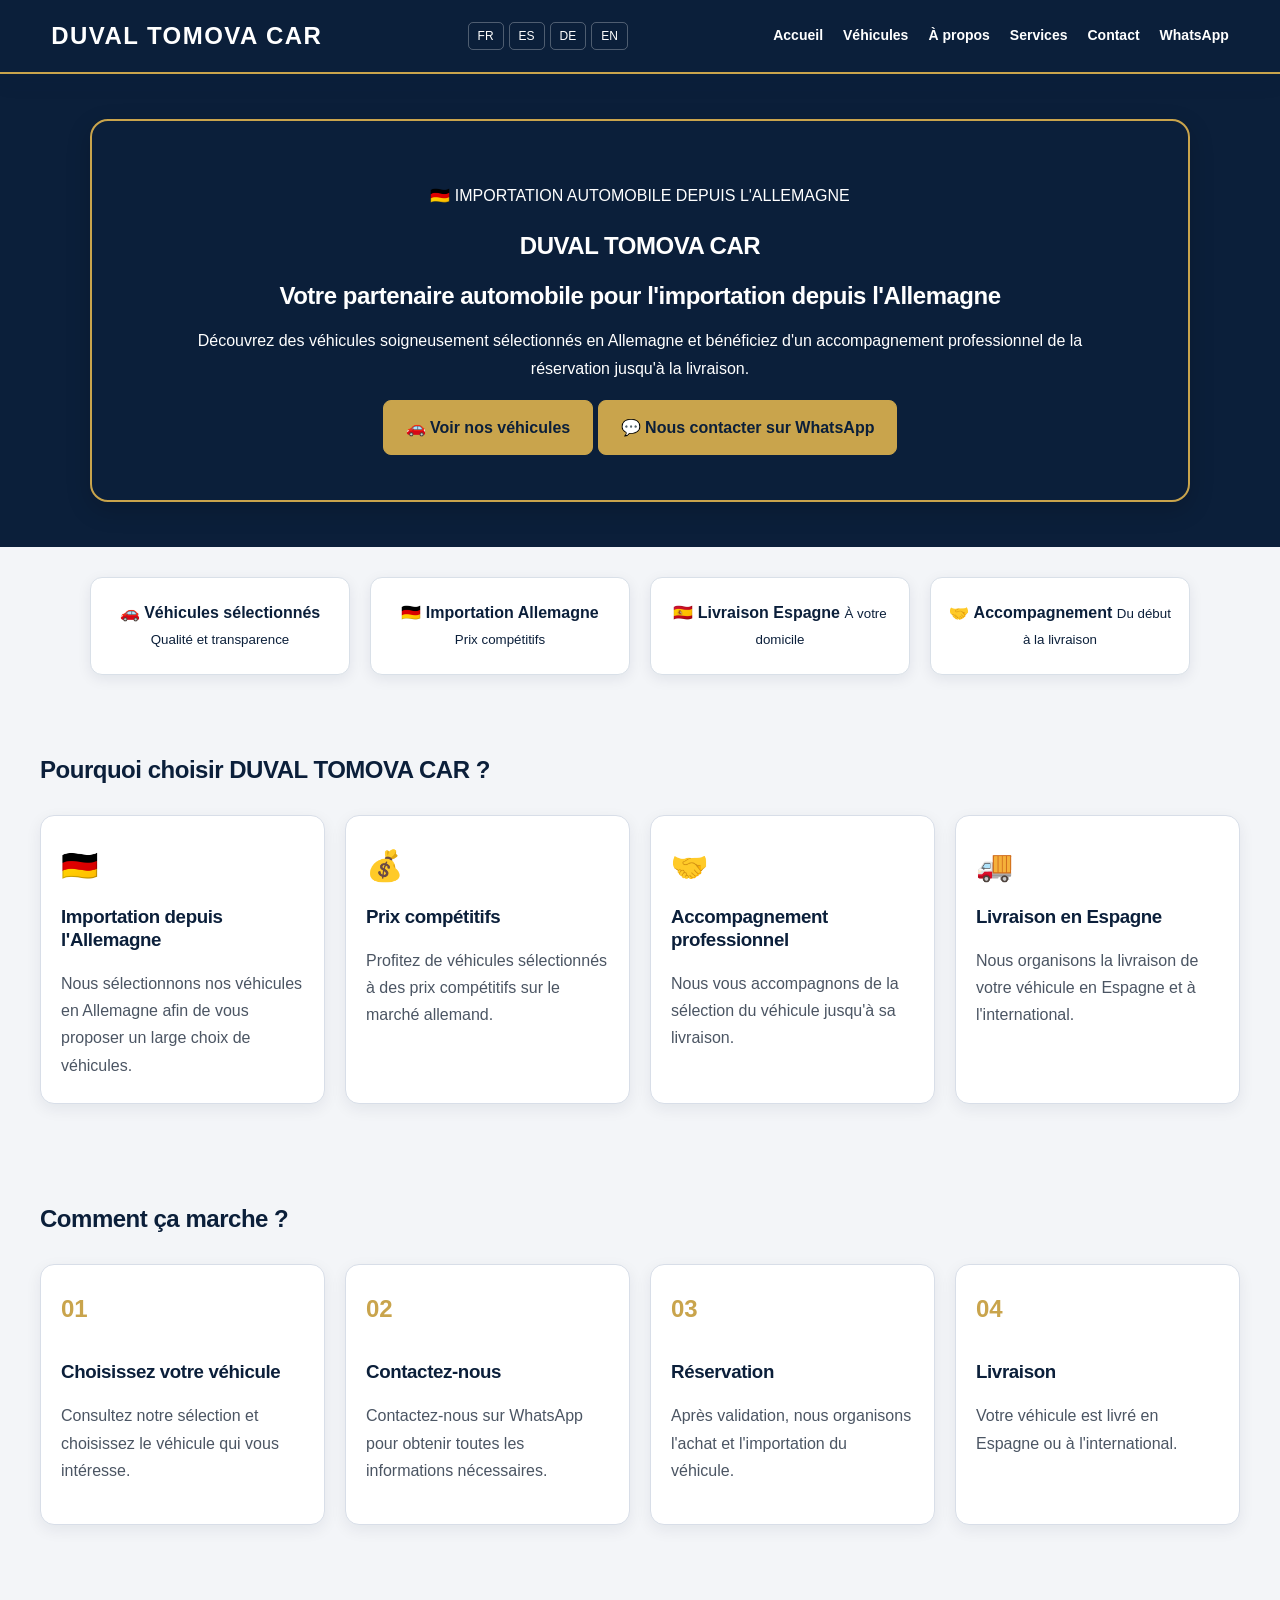
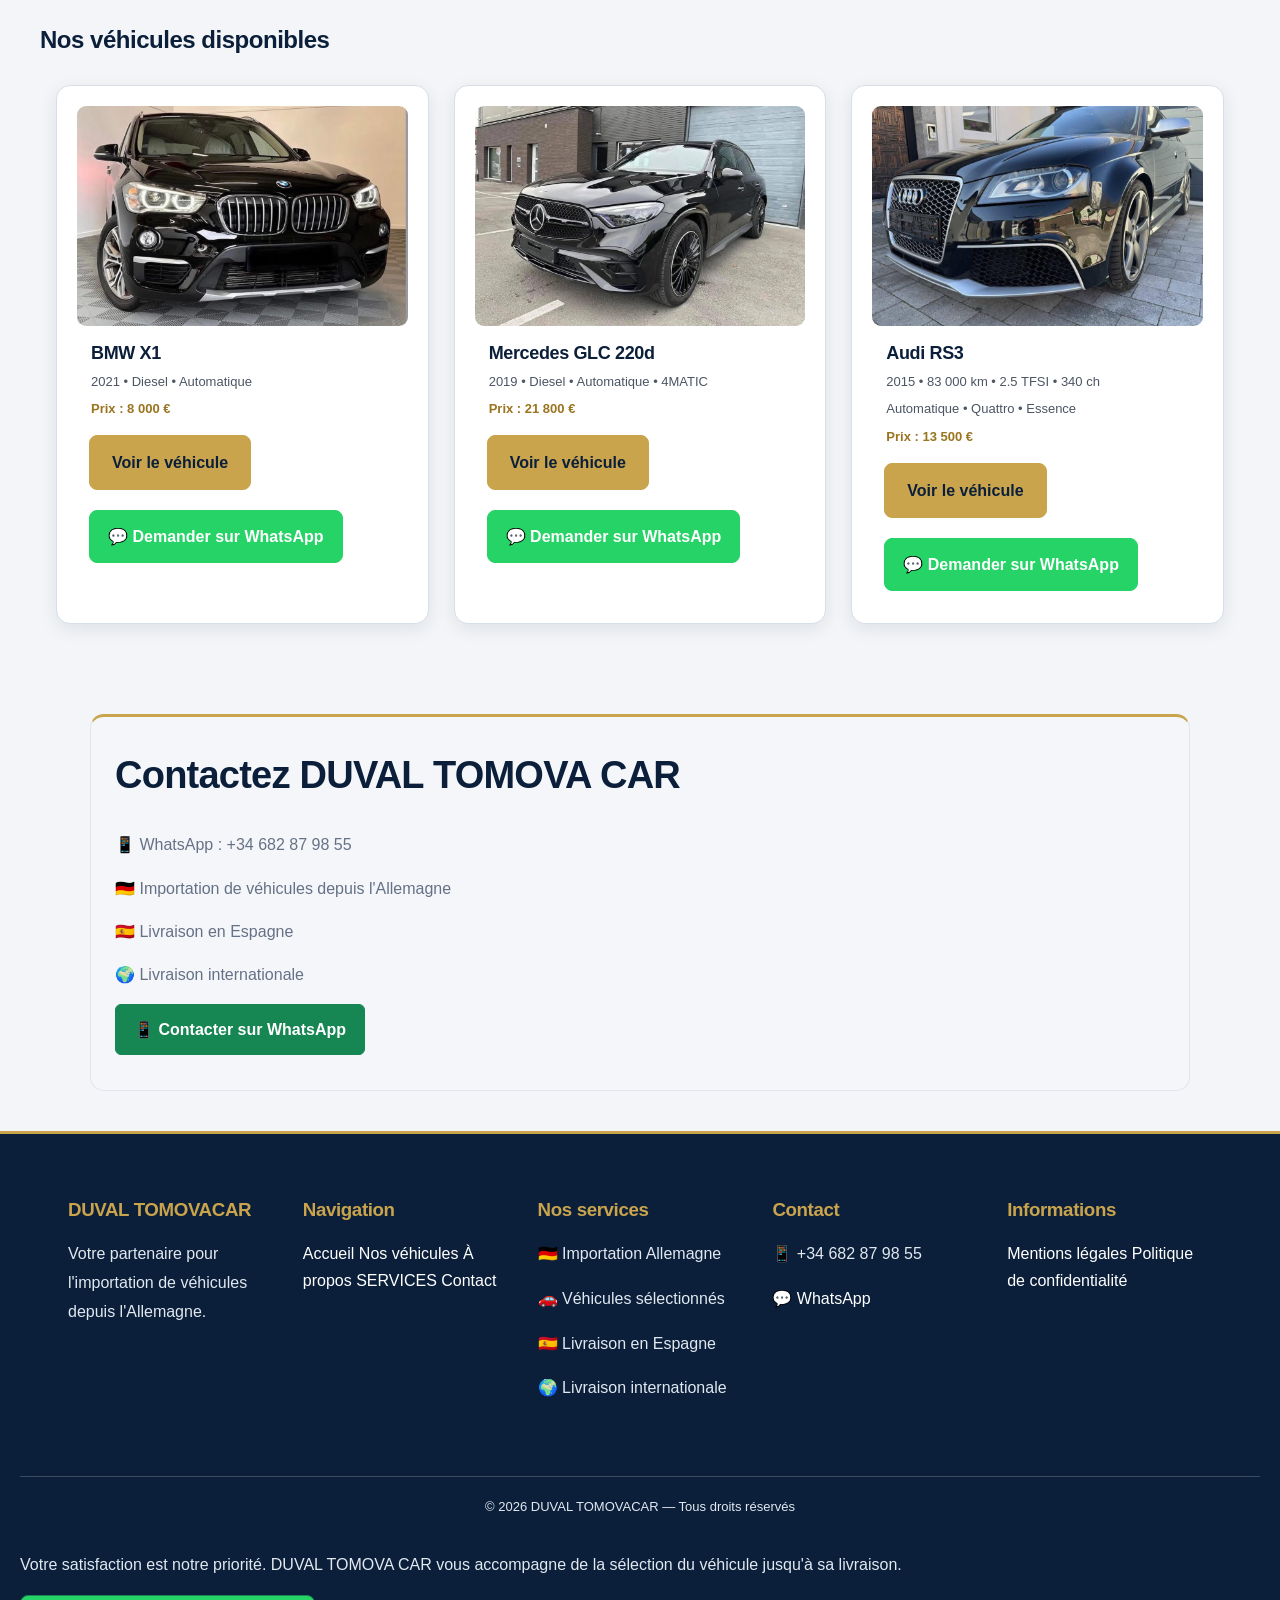
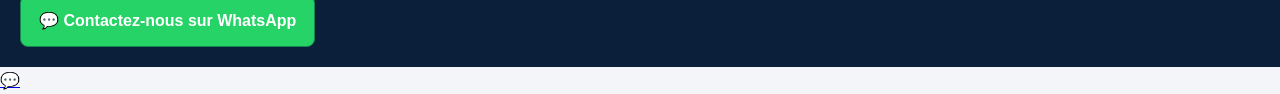
==== commit 1abe9a61: "Update print statement from 'Hello' to 'Goodbye'" ====
--- a/index.html
+++ b/index.html
@@ -734,7 +734,7 @@
   img.alt = vehicle.title || "Véhicule";
   img.loading = "lazy";
   img.style.cssText =
-    "width:100%;max-height:260px;object-fit:cover;border-radius:8px;margin-bottom:8px";
+    "width:100%;height:125px;object-fit:cover;border-radius:6px;display:block;margin-bottom:8px";
 
   card.appendChild(img);
 }
@@ -767,8 +767,7 @@
 }
 
 })();
-</script>
-
+<style>
 .vehicle-view-button {
   background-color: #111827 !important;
   color: #ffffff !important;
@@ -778,12 +777,12 @@
   background-color: #374151 !important;
   color: #ffffff !important;
 }
-    
+
 #published-vehicles .vehicle a:not(.vehicle-whatsapp) {
   background-color: #0b3d91 !important;
   color: #ffffff !important;
 }
-<style>
+
 .vehicle-whatsapp {
   display: inline-block;
   background: #111827;
--- a/style.css
+++ b/style.css
@@ -1,2213 +1,1123 @@
-/* =========================================================
-   DUVAL TOMOVA CAR
-   STYLE.CSS COMPLET
-   ========================================================= */
-
-
-/* =========================================================
-   1. BASE
-   ========================================================= */
-
-* {
-    box-sizing: border-box;
-    margin: 0;
-    padding: 0;
-}
-
+/* =====================================================
+   DUVAL TOMOVA CAR — DESIGN PREMIUM / LUXE
+   Couleurs : bleu nuit, or et blanc perle
+   Feuille de style consolidée
+   ===================================================== */
+
+:root {
+    --lux-navy: #0B1F3A;
+    --lux-blue: #12345A;
+    --lux-gold: #C9A44C;
+    --lux-gold-light: #E3CA82;
+    --lux-white: #FFFFFF;
+    --lux-bg: #F5F6F8;
+    --lux-text: #243247;
+    --lux-muted: #657186;
+    --lux-border: #E2E6EC;
+    --lux-shadow: 0 10px 30px rgba(11, 31, 58, 0.09);
+}
+
+/* BASE GÉNÉRALE */
 html {
     scroll-behavior: smooth;
+    scroll-padding-top: 100px;
 }
 
 body {
-    background-color: #f2f2f2;
-    font-family: Arial, Helvetica, sans-serif;
-    color: #222222;
-    line-height: 1.6;
+    margin: 0;
+    color: var(--lux-text);
+    background: var(--lux-white);
+    font-family: "Segoe UI", Arial, sans-serif;
+    line-height: 1.7;
+    -webkit-font-smoothing: antialiased;
 }
 
 img {
     max-width: 100%;
 }
 
-a {
-    text-decoration: none;
-}
-
-/* =========================================================
-   2. TITRES GENERAUX
-   ========================================================= */
-
-h1 {
-    color: #0b3d91;
-    font-size: 40px;
-}
-
-h2 {
-    color: #222222;
-}
-
-h3 {
-    color: #0b3d91;
+h1, h2, h3, h4 {
+    color: var(--lux-navy);
+    line-height: 1.25;
+    letter-spacing: -0.02em;
 }
 
 p {
-    color: #555555;
-    font-size: 18px;
-}
-
-
-/* =========================================================
-   3. NAVIGATION
-   ========================================================= */
-
-
+    color: var(--lux-muted);
+}
+
+/* NAVIGATION PREMIUM */
 .navbar {
-    background-color: #0B1F3A;
-   border-bottom: 3px solid #C9A44C;
-    min-height: 70px;
-    padding: 15px 30px;
+    position: sticky;
+    top: 0;
+    z-index: 1000;
     display: flex;
+    flex-wrap: wrap;
+    align-items: center;
     justify-content: space-between;
-    align-items: center;
-    flex-wrap: wrap;
-    gap: 15px;
-    position: relative;
-    z-index: 1000;
-    box-sizing: border-box;
-    width: 100%;
+    gap: 14px 24px;
+    min-height: 74px;
+    padding: 12px clamp(16px, 4vw, 56px);
+    box-sizing: border-box;
+    background: var(--lux-navy);
+    border-bottom: 2px solid var(--lux-gold);
+    box-shadow: 0 5px 20px rgba(11, 31, 58, 0.14);
 }
 
 .logo {
-    color: white;
-    font-size: 24px;
-    font-weight: bold;
-    letter-spacing: 0.5px;
+    color: var(--lux-white);
+    font-size: clamp(17px, 2vw, 24px);
+    font-weight: 800;
+    letter-spacing: 0.06em;
 }
 
 .nav-links {
     display: flex;
     flex-wrap: wrap;
-    gap: 12px 20px;
+    align-items: center;
+    gap: 8px 20px;
+}
+
+.nav-links a {
+    color: var(--lux-white);
+    font-size: 14px;
+    font-weight: 600;
+    text-decoration: none;
+    transition: color 0.2s ease;
+}
+
+.nav-links a:hover,
+.nav-links a:focus-visible {
+    color: var(--lux-gold-light);
+}
+
+.language-selector {
+    display: flex;
+    flex-wrap: wrap;
+    align-items: center;
+    gap: 5px;
+}
+
+.language-selector button {
+    padding: 6px 9px;
+    color: var(--lux-white);
+    background: transparent;
+    border: 1px solid rgba(255,255,255,0.28);
+    border-radius: 5px;
+    font-size: 12px;
+    cursor: pointer;
+    transition: all 0.2s ease;
+}
+
+.language-selector button:hover,
+.language-selector button.active {
+    color: var(--lux-navy);
+    background: var(--lux-gold);
+    border-color: var(--lux-gold);
+}
+
+/* BOUTONS */
+.btn-primary,
+.vehicle-button,
+.vehicle-details-button {
+    display: inline-flex;
     align-items: center;
     justify-content: center;
-}
-
-.nav-links a {
-    color: white;
-    font-weight: bold;
-    transition: 0.3s ease;
+    box-sizing: border-box;
+    padding: 11px 18px;
+    color: var(--lux-white);
+    background: var(--lux-navy);
+    border: 1px solid var(--lux-navy);
+    border-radius: 6px;
+    font-weight: 700;
     text-decoration: none;
-}
-
-.nav-links a:hover {
-    color: #dbe8ff;
-}
-
-/* ADAPTATION AUX TELEPHONES */
-@media screen and (max-width: 768px) {
-    .navbar {
-        flex-direction: column;
-        justify-content: center;
-        padding: 15px 10px;
-        gap: 12px;
-    }
-
-    .logo {
-        font-size: 20px;
-        text-align: center;
-    }
-
-    .navbar .language-selector {
-        display: flex;
-        justify-content: center;
-        flex-wrap: wrap;
-        gap: 8px;
-        width: 100%;
-    }
-
-    .navbar .nav-links {
-        display: flex;
-        flex-wrap: wrap;
-        justify-content: center;
-        gap: 12px 16px;
-        width: 100%;
-    }
-
-    .navbar .nav-links a {
-        font-size: 14px;
-        white-space: normal;
-        text-align: center;
-    }
-}
-
-/* =========================================================
-   4. HERO
-   ========================================================= */
-
-.hero {
-    position: relative;
-    min-height: 520px;
-
-    display: flex;
+    transition: transform 0.2s ease,
+                background 0.2s ease,
+                border-color 0.2s ease;
+}
+
+.btn-primary:hover,
+.vehicle-button:hover,
+.vehicle-details-button:hover {
+    color: var(--lux-navy);
+    background: var(--lux-gold);
+    border-color: var(--lux-gold);
+    transform: translateY(-2px);
+}
+
+.btn-whatsapp,
+.vehicle-whatsapp,
+.whatsapp-button,
+.footer-whatsapp {
+    display: inline-flex;
     align-items: center;
     justify-content: center;
-
-    background:
-        linear-gradient(
-            90deg,
-            rgba(3, 15, 35, 0.95) 0%,
-            rgba(3, 15, 35, 0.84) 45%,
-            rgba(3, 15, 35, 0.28) 100%
-        ),
-        url("hero-car.png");
-
-    background-size: cover;
-    background-position: center;
-
-    color: white;
+    box-sizing: border-box;
+    padding: 11px 18px;
+    color: var(--lux-white);
+    background: #168653;
+    border: 1px solid #168653;
+    border-radius: 6px;
+    font-weight: 700;
+    text-decoration: none;
+    transition: transform 0.2s ease, background 0.2s ease;
+}
+
+.btn-whatsapp:hover,
+.vehicle-whatsapp:hover,
+.whatsapp-button:hover,
+.footer-whatsapp:hover {
+    background: #116C42;
+    transform: translateY(-2px);
+}
+
+/* SECTIONS */
+section {
+    scroll-margin-top: 100px;
+}
+
+.contact-section,
+.about-section,
+.services-section {
+    padding: clamp(40px, 6vw, 80px) clamp(16px, 5vw, 64px);
+}
+
+.contact-section {
+    background: var(--lux-bg);
+    border-top: 1px solid var(--lux-border);
+}
+
+.contact-section h2,
+.about-section h2,
+.services-section h2 {
+    margin-top: 0;
+    font-size: clamp(26px, 3vw, 38px);
+}
+
+/* CATALOGUE : CARTES UNIFORMES */
+.vehicles-container {
+    display: grid;
+    grid-template-columns: repeat(auto-fit, minmax(min(100%, 230px), 1fr));
+    align-items: stretch;
+    gap: 24px;
+    width: 100%;
+    max-width: 1300px;
+    margin: 28px auto;
+    padding: 0 16px;
+    box-sizing: border-box;
+}
+
+.vehicle,
+.vehicle-card {
+    width: 100%;
+    max-width: none;
+    min-width: 0;
+    margin: 0;
+    box-sizing: border-box;
     overflow: hidden;
-}
-
-.hero-overlay {
+    background: var(--lux-white);
+    border: 1px solid var(--lux-border);
+    border-radius: 10px;
+    box-shadow: var(--lux-shadow);
+    transition: transform 0.25s ease, box-shadow 0.25s ease;
+}
+
+.vehicle:hover,
+.vehicle-card:hover {
+    transform: translateY(-4px);
+    box-shadow: 0 16px 36px rgba(11, 31, 58, 0.14);
+}
+
+.vehicle img,
+.vehicle-card img {
+    display: block;
     width: 100%;
-}
-
-.hero-content {
-    width: 90%;
-    max-width: 1100px;
-
-    margin: auto;
-    padding: 55px 45px;
-
+    height: 170px;
+    object-fit: cover;
+    border-radius: 0;
+    margin: 0;
+}
+
+.vehicle h3,
+.vehicle-card h3 {
+    margin: 14px 14px 6px;
+    color: var(--lux-navy);
+    font-size: 18px;
+}
+
+.vehicle p {
+    margin: 7px 14px;
+    font-size: 13px;
+    overflow-wrap: anywhere;
+}
+
+.vehicle strong,
+.vehicle-price {
+    color: #9A741F;
+}
+
+.vehicle .vehicle-button,
+.vehicle .vehicle-details-button,
+.vehicle .vehicle-whatsapp {
+    margin: 8px 12px 12px;
+    max-width: calc(100% - 24px);
     text-align: center;
-
-    background: rgba(3, 15, 35, 0.76);
-
-    border: 1px solid rgba(255, 255, 255, 0.12);
-    border-radius: 18px;
-
-    box-shadow: 0 15px 45px rgba(0, 0, 0, 0.45);
-}
-
-/* HERO LABEL */
-
-.hero-label {
-    color: white !important;
-    font-size: 14px;
-    font-weight: bold;
-    letter-spacing: 2px;
-    margin-bottom: 20px;
-}
-
-
-/* HERO TITRE */
-
-.hero-content h1 {
-    color: white !important;
-    font-size: 52px;
+}
+
+/* FICHES DÉTAILLÉES */
+.vehicle-page {
+    width: 100%;
+    max-width: 1160px;
+    margin: 36px auto;
+    padding: 20px;
+    box-sizing: border-box;
+}
+
+.vehicle-detail {
+    overflow: hidden;
+    background: var(--lux-white);
+    border: 1px solid var(--lux-border);
+    border-radius: 14px;
+    box-shadow: var(--lux-shadow);
+}
+
+.vehicle-main-image {
+    display: block;
+    width: 100%;
+    max-height: 560px;
+    object-fit: cover;
+}
+
+.vehicle-detail-info {
+    padding: clamp(20px, 4vw, 42px);
+}
+
+.vehicle-detail-info h2 {
+    color: var(--lux-navy);
+    font-size: clamp(27px, 4vw, 40px);
+}
+
+.vehicle-price-detail {
+    color: #9A741F;
     font-weight: 800;
-
-    margin: 10px 0;
-
-    text-shadow: 0 3px 10px rgba(0, 0, 0, 0.9);
-}
-
-.hero-content h2 {
-    color: white !important;
-    font-size: 28px;
-    font-weight: 600;
-
-    margin: 15px 0;
-
-    text-shadow: 0 3px 8px rgba(0, 0, 0, 0.9);
-}
-
-
-/* HERO TEXTE */
-
-.hero-text {
-    color: white !important;
-
-    max-width: 750px;
-    margin: 20px auto;
-
-    font-size: 18px;
-    line-height: 1.7;
-
-    text-shadow: 0 2px 7px rgba(0, 0, 0, 0.9);
-}
-
-
-/* HERO SERVICES */
-
-.hero-services {
-    display: flex;
-    justify-content: center;
-    align-items: stretch;
-
-    gap: 18px;
-    flex-wrap: wrap;
-
-    margin: 35px 0;
-}
-
-.hero-service {
-    min-width: 150px;
-
-    display: flex;
-    flex-direction: column;
-    align-items: center;
-
-    color: white;
-}
-
-.hero-service span {
-    font-size: 30px;
-    margin-bottom: 8px;
-}
-
-.hero-service strong {
-    color: white;
-    font-size: 15px;
-}
-
-.hero-service small {
-    color: white;
-    margin-top: 5px;
-    opacity: 0.9;
-}
-
-
-/* HERO BOUTONS */
-
-.hero-buttons {
-    display: flex;
-    justify-content: center;
-    align-items: center;
-
-    gap: 15px;
-    flex-wrap: wrap;
-
-    margin-top: 25px;
-}
-
-.hero-button,
-.hero-whatsapp {
-    display: inline-block;
-
-    padding: 14px 25px;
-
+}
+
+.vehicle-details-grid {
+    grid-template-columns: repeat(auto-fit, minmax(150px, 1fr));
+    gap: 12px;
+}
+
+.vehicle-details-grid div {
+    background: var(--lux-bg);
+    border: 1px solid var(--lux-border);
     border-radius: 8px;
-
-    font-weight: bold;
-
-    transition: 0.3s ease;
-}
-
-.hero-button {
-    background-color: #0d6efd;
-    color: white;
-}
-
-.hero-button:hover {
-    background-color: #084db3;
-    transform: translateY(-2px);
-}
-
-.hero-whatsapp {
-    background-color: #25d366;
-    color: white;
-}
-
-.hero-whatsapp:hover {
-    background-color: #1ebe5d;
-    transform: translateY(-2px);
-}
-
-
-/* =========================================================
-   5. INTRODUCTION
-   ========================================================= */
-
-.intro {
-    max-width: 800px;
-
-    margin: 40px auto;
-    padding: 25px;
-
-    background-color: white;
-
-    border-radius: 12px;
-
-    box-shadow: 0 4px 15px rgba(0, 0, 0, 0.10);
-}
-
-.intro p {
-    margin: 12px 0;
-    font-size: 18px;
-}
-
-
-/* =========================================================
-   6. POURQUOI NOUS CHOISIR
-   ========================================================= */
-
-.why-us {
+}
+
+/* EN-TÊTES DES PAGES INTÉRIEURES */
+.site-header {
+    padding: clamp(32px, 5vw, 64px) 20px;
+    background: linear-gradient(135deg, var(--lux-navy), var(--lux-blue));
+    border-bottom: 3px solid var(--lux-gold);
+    text-align: center;
+}
+
+.site-header h1,
+.site-header h2,
+.site-header p {
+    color: var(--lux-white);
+}
+
+/* PIED DE PAGE */
+.main-footer {
+    padding-top: 42px;
+    color: #E8EDF4;
+    background: #081629;
+    border-top: 3px solid var(--lux-gold);
+}
+
+.footer-container {
+    display: grid;
+    grid-template-columns: repeat(auto-fit, minmax(180px, 1fr));
+    gap: 30px;
+    width: 100%;
+    max-width: 1300px;
+    margin: 0 auto;
+    padding: 0 clamp(18px, 4vw, 48px) 32px;
+    box-sizing: border-box;
+}
+
+.main-footer h3 {
+    color: var(--lux-gold-light);
+}
+
+.main-footer p,
+.main-footer a {
+    color: #D0D8E4;
+}
+
+.main-footer a {
+    text-decoration: none;
+}
+
+.main-footer a:hover {
+    color: var(--lux-gold-light);
+}
+
+.footer-bottom {
+    padding: 16px;
+    border-top: 1px solid rgba(255,255,255,0.12);
+    text-align: center;
+}
+
+.footer-bottom p {
+    margin: 0;
+    font-size: 13px;
+}
+
+/* ACCESSIBILITÉ */
+a:focus-visible,
+button:focus-visible {
+    outline: 3px solid var(--lux-gold);
+    outline-offset: 3px;
+}
+
+/* MOBILE ET TABLETTE */
+@media (max-width: 900px) {
+    .navbar {
+        justify-content: center;
+    }
+
+    .nav-links {
+        justify-content: center;
+        gap: 10px 14px;
+    }
+
+    .language-selector {
+        justify-content: center;
+    }
+}
+
+@media (max-width: 600px) {
+    .navbar {
+        position: relative;
+        padding: 14px;
+    }
+
+    .nav-links {
+        width: 100%;
+        gap: 10px 12px;
+    }
+
+    .nav-links a {
+        font-size: 13px;
+    }
+
+    .vehicles-container {
+        grid-template-columns: repeat(2, minmax(0, 1fr));
+        gap: 12px;
+        padding: 0 10px;
+    }
+
+    .vehicle img,
+    .vehicle-card img {
+        height: 120px;
+    }
+
+    .vehicle h3,
+    .vehicle-card h3 {
+        margin: 10px 10px 5px;
+        font-size: 15px;
+    }
+
+    .vehicle p {
+        margin: 6px 10px;
+        font-size: 12px;
+    }
+
+    .vehicle .vehicle-button,
+    .vehicle .vehicle-details-button,
+    .vehicle .vehicle-whatsapp {
+        margin: 6px 8px 10px;
+        max-width: calc(100% - 16px);
+        padding: 9px 10px;
+        font-size: 12px;
+    }
+
+    .vehicle-detail-info {
+        padding: 20px;
+    }
+
+    .vehicle-details-grid {
+        grid-template-columns: repeat(2, minmax(0, 1fr));
+    }
+
+    .footer-container {
+        grid-template-columns: repeat(2, minmax(0, 1fr));
+        gap: 20px;
+    }
+}
+
+@media (max-width: 360px) {
+    .vehicles-container {
+        grid-template-columns: 1fr;
+    }
+
+    .vehicle .vehicle-button,
+    .vehicle .vehicle-details-button,
+    .vehicle .vehicle-whatsapp {
+        width: calc(100% - 16px);
+    }
+}
+
+@media (prefers-reduced-motion: reduce) {
+    html {
+        scroll-behavior: auto;
+    }
+
+    *,
+    *::before,
+    *::after {
+        transition-duration: 0.01ms !important;
+        animation-duration: 0.01ms !important;
+    }
+}
+
+/* DUVAL TOMOVA CAR — RESTAURATION DES CARTES ET DES CADRES */
+
+:root {
+  --lux-navy: #0B1F3A;
+  --lux-gold: #C9A44C;
+}
+
+/* Cartes des sections et des étapes */
+.why-card,
+.benefit-card,
+.feature-card,
+.step,
+.service-card,
+.about-card {
+  background: #ffffff;
+  border: 1px solid #e1e5eb;
+  border-radius: 14px;
+  padding: 24px;
+  box-shadow: 0 5px 18px rgba(11, 31, 58, 0.08);
+}
+
+/* Alignement des étapes */
+.steps-container {
+  display: grid;
+  grid-template-columns: repeat(4, minmax(0, 1fr));
+  gap: 20px;
+}
+
+/* Espacement des sections */
+section {
+  padding-top: 40px;
+  padding-bottom: 40px;
+}
+
+/* Cartes des véhicules */
+.vehicle {
+  background: #ffffff;
+  border: 1px solid #e1e5eb;
+  border-radius: 14px;
+  overflow: hidden;
+  box-shadow: 0 5px 18px rgba(11, 31, 58, 0.08);
+}
+
+/* Titres des cartes */
+.why-card h3,
+.benefit-card h3,
+.feature-card h3,
+.step h3,
+.service-card h3,
+.about-card h3 {
+  color: #0B1F3A;
+}
+
+/* Affichage sur téléphone */
+@media (max-width: 768px) {
+  .steps-container {
+    grid-template-columns: 1fr;
+  }
+
+  .why-card,
+  .benefit-card,
+  .feature-card,
+  .step,
+  .service-card,
+  .about-card {
+    padding: 18px;
+  }
+}
+
+/* ==========================================
+   DUVAL TOMOVA CAR — RESTAURATION DES CADRES
+   Ordinateur + téléphone
+========================================== */
+
+/* Fond général et sections */
+body {
+    background: #F4F6F9;
+}
+
+.why-us,
+.how-it-works,
+#vehicules {
+    padding: 50px 24px;
+    box-sizing: border-box;
+}
+
+.why-us > h2,
+.how-it-works > h2,
+#vehicules > h2 {
     max-width: 1200px;
-
-    margin: 70px auto;
-    padding: 20px;
-}
-
-.why-us h2 {
-    color: #0b3d91;
-    font-size: 32px;
-
-    margin-bottom: 35px;
-}
-
+    margin: 0 auto 30px;
+}
+
+/* Cartes : Pourquoi nous choisir */
 .why-us-container {
     display: grid;
-
-    grid-template-columns: repeat(4, 1fr);
-
-    gap: 20px;
+    grid-template-columns: repeat(4, minmax(0, 1fr));
+    gap: 22px;
+    max-width: 1200px;
+    margin: 0 auto;
 }
 
 .why-us-card {
-    background-color: white;
-
-    padding: 30px 20px;
-
-    border-radius: 12px;
-
-    box-shadow: 0 4px 15px rgba(0, 0, 0, 0.10);
-
-    transition:
-        transform 0.3s ease,
-        box-shadow 0.3s ease;
-}
-
-.why-us-card:hover {
-    transform: translateY(-6px);
-
-    box-shadow:
-        0 8px 22px rgba(0, 0, 0, 0.16);
-}
-
-.why-icon {
-    font-size: 42px;
-    margin-bottom: 15px;
+    box-sizing: border-box;
+    min-width: 0;
+    padding: 25px;
+    background: #ffffff;
+    border: 1px solid #e2e6ec;
+    border-radius: 14px;
+    box-shadow: 0 8px 24px rgba(11, 31, 58, 0.09);
+}
+
+.why-us-card .why-icon {
+    margin-bottom: 14px;
+    font-size: 30px;
 }
 
 .why-us-card h3 {
-    color: #0b3d91;
-    font-size: 20px;
-
-    margin-bottom: 12px;
+    color: #0B1F3A;
+    margin-top: 0;
 }
 
 .why-us-card p {
-    font-size: 15px;
-    line-height: 1.6;
-}
-
-
-/* =========================================================
-   7. COMMENT CA MARCHE
-   ========================================================= */
-
-.how-it-works {
-    max-width: 1200px;
-
-    margin: 70px auto;
-    padding: 40px 20px;
-
-    background-color: white;
-
-    border-radius: 15px;
-
-    box-shadow: 0 4px 15px rgba(0, 0, 0, 0.10);
-}
-
-.how-it-works h2 {
-    color: #0b3d91;
-
-    font-size: 32px;
-
-    margin-bottom: 40px;
-}
-
+    color: #657186;
+    margin-bottom: 0;
+}
+
+/* Cadres : Comment ça marche */
 .steps-container {
     display: grid;
-
-    grid-template-columns: repeat(4, 1fr);
-
-    gap: 25px;
+    grid-template-columns: repeat(4, minmax(0, 1fr));
+    gap: 22px;
+    max-width: 1200px;
+    margin: 0 auto;
 }
 
 .step {
-    padding: 20px;
+    box-sizing: border-box;
+    min-width: 0;
+    padding: 25px;
     background: #ffffff;
-    border: 1px solid #dddddd;
-    border-radius: 12px;
-    box-shadow: 0 4px 12px rgba(0, 0, 0, 0.08);
-}
-.step {
-transition: transform 0.3s ease, box-shadow 0.3s ease;
-}
-
-.step:hover {
-transform: translateY(-6px);
-box-shadow: 0 10px 25px rgba(0, 0, 0, 0.15);
-}
-
-.step span {
+    border: 1px solid #e2e6ec;
+    border-radius: 14px;
+    box-shadow: 0 8px 24px rgba(11, 31, 58, 0.09);
+}
+
+.step > span {
     display: inline-block;
-
-    font-size: 30px;
-    font-weight: bold;
-
-    color: #0b3d91;
-
-    margin-bottom: 15px;
+    margin-bottom: 12px;
+    color: #C9A44C;
+    font-size: 24px;
+    font-weight: 800;
 }
 
 .step h3 {
-    color: #222222;
-    font-size: 19px;
-
-    margin-bottom: 10px;
+    color: #0B1F3A;
 }
 
 .step p {
-    font-size: 15px;
-    line-height: 1.6;
-}
-
-
-/* =========================================================
-   8. VEHICULES
-   ========================================================= */
-
-
+    color: #657186;
+}
+
+/* Cadres : véhicules */
 .vehicles-container {
     display: grid;
-    grid-template-columns: repeat(auto-fit, minmax(200px, 1fr));
-    gap: 15px;
-    max-width: 1300px;
-    margin: 20px auto;
-    padding: 0 10px;
-    align-items: start;
-}
-
-/* CARTES VEHICULES COMPACTES */
+    grid-template-columns: repeat(3, minmax(0, 1fr));
+    gap: 24px;
+    max-width: 1200px;
+    margin: 0 auto;
+    align-items: stretch;
+}
+
 .vehicle {
-    background-color: white;
+    box-sizing: border-box;
+    min-width: 0;
+    padding: 18px;
+    background: #ffffff;
+    border: 1px solid #e2e6ec;
+    border-radius: 14px;
+    box-shadow: 0 8px 24px rgba(11, 31, 58, 0.09);
+    overflow: hidden;
+}
+
+.vehicle img {
+    display: block;
     width: 100%;
-    max-width: 230px;
-    margin: 0 auto;
-    padding: 10px;
-    box-sizing: border-box;
+    height: 220px;
+    object-fit: cover;
+    border-radius: 9px;
+}
+
+.vehicle h3 {
+    color: #0B1F3A;
+}
+
+.vehicle p {
+    color: #657186;
+}
+
+.vehicle-button,
+.vehicle-details-button {
+    display: inline-block;
+    padding: 12px 18px;
+    margin: 8px 6px 8px 0;
     border: 1px solid #C9A44C;
     border-radius: 8px;
-    box-shadow: 0 2px 8px rgba(0, 0, 0, 0.12);
-    transition: transform 0.3s ease, box-shadow 0.3s ease;
-}
-
-.vehicle:hover {
-    transform: translateY(-3px);
-    box-shadow: 0 5px 12px rgba(0, 0, 0, 0.16);
-}
-
-.vehicle img {
-    width: 100%;
-    height: 125px;
-    object-fit: cover;
-    border-radius: 6px;
-    display: block;
-}
-
-.vehicle:hover img {
-    transform: none;
-}
-
-.vehicle h3 {
-    color: #0B1F3A;
-    font-size: 17px;
-    margin: 8px 0 5px;
-}
-
-.vehicle p {
-    font-size: 12px;
-    margin: 4px 0;
-    overflow-wrap: anywhere;
-}
-
-
-/* BOUTON VEHICULE */
-
-.vehicle-button {
+    background: #0B1F3A;
+    color: #ffffff !important;
+    text-decoration: none;
+    font-weight: 700;
+}
+
+.vehicle-whatsapp {
     display: inline-block;
-
-    margin-top: 10px;
-
-    padding: 10px 20px;
-
-    background-color: #0B1F3A;
-
-    color: white;
-
-    border-radius: 6px;
-
-    font-weight: bold;
-
-    transition: 0.3s ease;
-}
-
-.vehicle-button:hover {
-    background-color: #06265c;
-}
-
-
-/* =========================================================
-   9. CARTES VEHICULES MODERNES
-   ========================================================= */
-
-
-
-.vehicle-card {
-    background-color: white;
-    border: 1px solid #C9A44C;
-    border-radius: 10px;
-    overflow: hidden;
-    box-shadow: 0 3px 10px rgba(0, 0, 0, 0.10);
-    transition: transform 0.3s ease, box-shadow 0.3s ease;
-    width: 100%;
-    max-width: 300px;
-    margin: 12px auto;
-}
-
-.vehicle-card:hover {
-    transform: translateY(-3px);
-    box-shadow: 0 6px 18px rgba(0, 0, 0, 0.15);
-}
-
-.vehicle-card img {
-    width: 100%;
-    height: 160px;
-    object-fit: cover;
-    display: block;
-}
-
-.vehicle-info {
-    padding: 10px;
-    text-align: center;
-}
-
-.vehicle-info h3 {
-    font-size: 19px;
-    margin: 0 0 6px;
-    color: #0B1F3A;
-}
-
-.vehicle-specs {
-    font-size: 12px;
-    color: #555555;
-    margin: 4px 0;
-}
-
-.vehicle-price {
-    font-size: 21px;
-    color: #B58A2A !important;
-    margin: 10px 0;
-    font-weight: bold;
-}
-
-.vehicle-card .btn,
-.vehicle-card button,
-.vehicle-card a {
-    max-width: 100%;
-    box-sizing: border-box;
-}
-
-/* =========================================================
-   10. PAGE DETAIL VEHICULE
-   ========================================================= */
-
-.site-header {
-    background-color: #0b3d91;
-
-    color: white;
-
-    padding: 30px 20px;
-
-    margin-bottom: 30px;
-}
-
-.site-header h1 {
-    color: white;
-
-    margin: 0 0 10px;
-}
-
-.site-header p {
-    color: white;
-
-    margin: 0;
-}
-
-.vehicle-page {
+    box-sizing: border-box;
+    padding: 12px 18px;
+    margin: 8px 0;
+    border: 1px solid #16845B;
+    border-radius: 8px;
+    background: #111827;
+    color: #ffffff !important;
+    text-decoration: none;
+    font-weight: 700;
+}
+
+/* Contact encadré */
+.contact-section {
+    box-sizing: border-box;
+    margin: 40px auto;
+    padding: 35px 24px;
     max-width: 1100px;
-
-    margin: 40px auto;
-
-    padding: 20px;
-}
-
-.vehicle-detail {
-    background-color: white;
-
-    border-radius: 15px;
-
-    overflow: hidden;
-
-    box-shadow:
-        0 5px 25px rgba(0, 0, 0, 0.15);
-}
-
-.vehicle-main-image {
-    width: 100%;
-
-    max-height: 550px;
-
-    object-fit: cover;
-
-    display: block;
-}
-
-.vehicle-detail-info {
-    padding: 35px;
-}
-
-.vehicle-detail-info h2 {
-    color: #0b3d91;
-
-    font-size: 38px;
-
-    margin: 0 0 5px;
-}
-
-.vehicle-subtitle {
-    font-size: 20px;
-    color: #666666;
-}
-.vehicle-price-detail {
-    font-size: 32px;
-    font-weight: bold;
-   color: #B58A2A;
-    margin: 25px 0;
-}
-/* INFORMATIONS VEHICULE */
-.vehicle-details-grid {
-    display: grid;
-    grid-template-columns: repeat(4, 1fr);
-    gap: 15px;
-    margin: 25px 0;
-}
-.vehicle-details-grid div {
-    background-color: #f5f5f5;
-    padding: 18px;
-    border-radius: 8px;
-}
-.vehicle-details-grid strong {
-    display: block;
-
-    color: #333333;
-
-    margin-bottom: 8px;
-}
-.vehicle-details-grid span {
-    color: #666666;
-}
-/* DESCRIPTION */
-
-.vehicle-description {
-    margin-top: 30px;
-    text-align: left;
-    line-height: 1.7;
-}
-.vehicle-description h3 {
-    color: #0b3d91;
-    font-size: 25px;
-    margin-bottom: 10px;
-}
-/* =========================================================
-   11. PRIX
-   ========================================================= */
-.vehicle-price-detail {
-    font-size: 32px;
-    font-weight: bold;
-    color: #0b3d91;
-    margin: 25px 0;
-}
-.vehicle-price span {
-    font-size: 18px;
-}
-.vehicle-price strong {
-    font-size: 28px;
-}
-/* =========================================================
-   12. BOUTONS CONTACT / WHATSAPP
-   ========================================================= */
-.whatsapp-button {
-    display: inline-block;
-    margin-top: 20px;
-    padding: 15px 25px;
-    background-color: #25d366;
-    color: white;
-    font-size: 18px;
-
-    font-weight: bold;
-
-    border-radius: 8px;
-
-    transition: 0.3s ease;
-}
-
-.whatsapp-button:hover {
-    background-color: #1ebe5d;
-
-    transform: translateY(-2px);
-}
-
-.contact-button {
-    display: block;
-
-    background-color: #25d366;
-
-    color: white;
-
-    text-align: center;
-
-    padding: 15px;
-
-    border-radius: 8px;
-
-    margin-top: 25px;
-
-    font-size: 18px;
-
-    font-weight: bold;
-
-    transition: 0.3s ease;
-}
-
-.contact-button:hover {
-    background-color: #1ebe5d;
-}
-
-
-/* =========================================================
-   13. SECTION CONTACT
-   ========================================================= */
-
-.contact-section {
-    background-color: white;
-
-    max-width: 800px;
-
-    margin: 50px auto;
-
-    padding: 40px 20px;
-
-    border-radius: 12px;
-
-    box-shadow:
-        0 4px 15px rgba(0, 0, 0, 0.15);
-}
-
-.contact-section h2 {
-    color: #0b3d91;
-
-    font-size: 30px;
-
-    margin-bottom: 25px;
-}
-
-.contact-section p {
-    font-size: 17px;
-
-    margin: 12px 0;
-}
-
-
-/* =========================================================
-   14. BOUTON RETOUR
-   ========================================================= */
-
-.back-button {
-    display: inline-block;
-
-    margin: 20px;
-
-    padding: 10px 20px;
-
-    color: #0b3d91;
-
-    text-decoration: none;
-
-    font-weight: bold;
-
-    border: 2px solid #0b3d91;
-
-    border-radius: 6px;
-
-    transition: 0.3s ease;
-}
-
-.back-button:hover {
-    background-color: #0b3d91;
-
-    color: white;
-}
-
-.vehicle-detail .back-button {
-    display: block;
-
-    width: fit-content;
-
-    margin: 15px auto 0;
-}
-
-
-/* =========================================================
-   15. WHATSAPP FLOTTANT
-   ========================================================= */
-
-.whatsapp-floating {
-    position: fixed;
-
-    right: 25px;
-    bottom: 25px;
-
-    width: 60px;
-    height: 60px;
-
-    display: flex;
-
-    align-items: center;
-    justify-content: center;
-
-    background-color: #25d366;
-
-    color: white;
-
-    border-radius: 50%;
-
-    font-size: 30px;
-
-    box-shadow:
-        0 4px 15px rgba(0, 0, 0, 0.25);
-
-    z-index: 9999;
-
-    transition:
-        transform 0.3s ease,
-        box-shadow 0.3s ease;
-}
-
-.whatsapp-floating:hover {
-    transform: scale(1.1);
-
-    box-shadow:
-        0 6px 20px rgba(0, 0, 0, 0.30);
-}
-
-
-/* =========================================================
-   16. FOOTER
-   ========================================================= */
-
-footer {
-    margin-top: 50px;
-
-    padding: 25px;
-
-    background-color: #0b3d91;
-}
-
-footer p {
-    color: white;
-
-    margin: 0;
-}
-
-
-/* FOOTER PROFESSIONNEL */
-
-.main-footer {
-    background-color: #0b3d91;
-
-    color: white;
-
-    margin-top: 70px;
-
-    padding-top: 50px;
-}
-
-.footer-container {
-    max-width: 1200px;
-
-    margin: auto;
-
-    padding: 0 25px 40px;
-
-    display: grid;
-
-    grid-template-columns: 2fr 1fr 1fr 1fr;
-
-    gap: 40px;
-
-    text-align: left;
-}
-
-.footer-column h3 {
-    color: white;
-
-    font-size: 20px;
-
-    margin-bottom: 18px;
-}
-
-.footer-column p {
-    color: white;
-
-    font-size: 15px;
-
-    line-height: 1.6;
-
-    margin: 8px 0;
-}
-
-.footer-column a {
-    display: block;
-
-    color: white;
-
-    text-decoration: none;
-
-    margin: 10px 0;
-
-    font-size: 15px;
-}
-
-.footer-column a:hover {
-    text-decoration: underline;
-}
-
-.footer-bottom {
-    border-top: 1px solid rgba(255, 255, 255, 0.25);
-
-    padding: 20px;
-
-    text-align: center;
-}
-
-.footer-bottom p {
-    color: white;
-
-    font-size: 14px;
-
-    margin: 0;
-}
-
-
-/* =========================================================
-   17. RESPONSIVE TABLET
-   ========================================================= */
-
-@media (max-width: 900px) {
-
+    background: #F4F6F9;
+    border: 1px solid #e2e6ec;
+    border-top: 3px solid #C9A44C;
+    border-radius: 14px;
+}
+
+/* Tablettes */
+@media (max-width: 1000px) {
     .why-us-container,
     .steps-container {
-        grid-template-columns: 1fr 1fr;
-    }
-
-    .vehicle-details-grid {
-        grid-template-columns: 1fr 1fr;
-    }
-
-    .footer-container {
-        grid-template-columns: 1fr 1fr;
-    }
-}
-
-
-/* =========================================================
-   18. RESPONSIVE MOBILE
-   ========================================================= */
+        grid-template-columns: repeat(2, minmax(0, 1fr));
+    }
+
+    .vehicles-container {
+        grid-template-columns: repeat(2, minmax(0, 1fr));
+    }
+}
+
+/* Téléphones */
+@media (max-width: 600px) {
+    .why-us,
+    .how-it-works,
+    #vehicules {
+        padding: 32px 16px;
+    }
+
+    .why-us-container,
+    .steps-container,
+    .vehicles-container {
+        grid-template-columns: minmax(0, 1fr);
+        gap: 18px;
+    }
+
+    .why-us-card,
+    .step,
+    .vehicle {
+        padding: 18px;
+    }
+
+    .vehicle img {
+        height: 220px;
+    }
+}
+
+/* Cadres des services sous la bannière */
+.hero-services {
+    display: grid;
+    grid-template-columns: repeat(4, minmax(0, 1fr));
+    gap: 20px;
+    width: min(1100px, 92%);
+    margin: 30px auto;
+}
+
+.hero-service {
+    box-sizing: border-box;
+    padding: 22px 18px;
+    background: #ffffff;
+    border: 1px solid #d9e0e8;
+    border-radius: 12px;
+    box-shadow: 0 4px 14px rgba(11, 31, 58, 0.08);
+    text-align: center;
+    color: #0b1f3a;
+    line-height: 1.6;
+}
+
+.hero-service h3 {
+    margin: 0 0 8px;
+    color: #0b1f3a;
+    font-size: 17px;
+}
+
+.hero-service p {
+    margin: 0;
+    color: #4b5563;
+    font-size: 14px;
+}
 
 @media (max-width: 768px) {
-
-    /* NAVIGATION */
-
-    .navbar {
-        padding: 15px 20px;
-
-        flex-direction: column;
-
-        gap: 15px;
-    }
-
-    .nav-links {
-        flex-wrap: wrap;
-
-        justify-content: center;
-
+    .hero-services {
+        grid-template-columns: repeat(2, minmax(0, 1fr));
         gap: 12px;
     }
 
-    .logo {
-        font-size: 21px;
-    }
-
-
-    /* HERO */
-
-    .hero {
-        min-height: 560px;
-
-        background-position: 65% center;
-    }
-
-    .hero-content {
-        width: 90%;
-
-        padding: 35px 20px;
-    }
-
-    .hero-content h1 {
-        font-size: 36px;
-    }
-
-    .hero-content h2 {
-        font-size: 22px;
-    }
-
-    .hero-text {
-        font-size: 16px;
-    }
-
+    .hero-service {
+        padding: 16px 12px;
+    }
+}
+
+@media (max-width: 420px) {
     .hero-services {
-        gap: 15px;
-    }
-
-    .hero-service {
-        min-width: 120px;
-    }
-
-
-    /* VEHICULES */
-
+        grid-template-columns: 1fr;
+    }
+}
+
+/* Grand cadre de la bannière d'accueil */
+.home-hero .hero-overlay {
+    box-sizing: border-box;
+    width: min(1100px, 92%);
+    margin: 35px auto;
+    padding: 45px 40px;
+    background: #ffffff;
+    border: 2px solid #c9a44c;
+    border-radius: 18px;
+    box-shadow: 0 8px 28px rgba(11, 31, 58, 0.12);
+}
+
+/* Contenu de la bannière */
+.home-hero .hero-content {
+    max-width: 900px;
+    margin: 0 auto;
+    text-align: center;
+}
+
+.home-hero .hero-content h1 {
+    color: #0b1f3a;
+}
+
+.home-hero .hero-content h2 {
+    color: #0b1f3a;
+    margin-bottom: 16px;
+}
+
+.home-hero .hero-content p {
+    color: #4b5563;
+    line-height: 1.8;
+}
+
+/* Adaptation aux téléphones */
+@media (max-width: 600px) {
+    .home-hero .hero-overlay {
+        width: 94%;
+        margin: 20px auto;
+        padding: 28px 18px;
+        border-radius: 14px;
+    }
+}
+
+/* Fond général professionnel */
+body {
+    background-color: #F3F5F8;
+    color: #0B1F3A;
+}
+
+/* Titres du site */
+h1, h2, h3 {
+    color: #0B1F3A;
+}
+
+/* Bannière premium DUVAL TOMOVA CAR */
+.home-hero {
+    background-color: #0B1F3A;
+    padding: 45px 0;
+}
+
+.home-hero .hero-overlay {
+    box-sizing: border-box;
+    width: min(1100px, 92%);
+    margin: 0 auto;
+    padding: 45px 35px;
+    background-color: #0B1F3A;
+    border: 2px solid #C9A44C;
+    border-radius: 18px;
+    box-shadow: 0 8px 25px rgba(0, 0, 0, 0.18);
+}
+
+.home-hero .hero-content {
+    max-width: 900px;
+    margin: 0 auto;
+    text-align: center;
+}
+
+.home-hero .hero-content h1,
+.home-hero .hero-content h2,
+.home-hero .hero-content p {
+    color: #FFFFFF;
+}
+
+.home-hero .hero-content h1 {
+    margin-bottom: 18px;
+}
+
+.home-hero .hero-content h2 {
+    margin-bottom: 16px;
+}
+
+.home-hero .hero-content p {
+    line-height: 1.8;
+}
+
+/* Adaptation aux téléphones */
+@media (max-width: 600px) {
+    .home-hero {
+        padding: 25px 0;
+    }
+
+    .home-hero .hero-overlay {
+        padding: 28px 18px;
+    }
+}
+
+/* Boutons premium DUVAL TOMOVA CAR */
+.hero-content a,
+.vehicle-button,
+.vehicle-details-button {
+    display: inline-block;
+    background-color: #C9A44C;
+    color: #0B1F3A !important;
+    border: 1px solid #C9A44C;
+    border-radius: 8px;
+    padding: 13px 22px;
+    font-weight: 700;
+    text-decoration: none;
+    transition: background-color 0.25s ease,
+                color 0.25s ease,
+                transform 0.25s ease;
+}
+
+.hero-content a:hover,
+.vehicle-button:hover,
+.vehicle-details-button:hover {
+    background-color: #0B1F3A;
+    color: #FFFFFF !important;
+    transform: translateY(-2px);
+}
+
+/* Bouton WhatsApp : conserver le vert reconnaissable */
+.vehicle-whatsapp {
+    background-color: #25D366;
+    color: #FFFFFF !important;
+    border: 1px solid #25D366;
+    border-radius: 8px;
+}
+
+.vehicle-whatsapp:hover {
+    background-color: #128C7E;
+    color: #FFFFFF !important;
+}
+
+/* Cartes des véhicules : style premium */
+.vehicles-container {
+    display: grid;
+    grid-template-columns: repeat(3, minmax(0, 1fr));
+    gap: 25px;
+    align-items: stretch;
+}
+
+.vehicle,
+#published-vehicles .vehicle {
+    box-sizing: border-box;
+    background-color: #FFFFFF;
+    border: 1px solid #D8DEE8;
+    border-radius: 14px;
+    padding: 20px;
+    box-shadow: 0 5px 18px rgba(11, 31, 58, 0.09);
+    overflow: hidden;
+    transition: transform 0.25s ease,
+                box-shadow 0.25s ease,
+                border-color 0.25s ease;
+}
+
+.vehicle:hover,
+#published-vehicles .vehicle:hover {
+    transform: translateY(-4px);
+    border-color: #C9A44C;
+    box-shadow: 0 10px 25px rgba(11, 31, 58, 0.14);
+}
+
+.vehicle img,
+#published-vehicles .vehicle img {
+    display: block;
+    width: 100%;
+    max-width: 100%;
+    height: 220px;
+    object-fit: cover;
+    border-radius: 9px;
+}
+
+.vehicle h3,
+#published-vehicles .vehicle h3 {
+    color: #0B1F3A;
+    margin-top: 16px;
+}
+
+.vehicle p,
+#published-vehicles .vehicle p {
+    color: #4B5563;
+    line-height: 1.6;
+}
+
+/* Affichage sur tablette et téléphone */
+@media (max-width: 850px) {
     .vehicles-container {
-        flex-direction: column;
-
-        align-items: center;
-    }
-
-    .vehicle {
-        width: 90%;
-
-        max-width: 350px;
-    }
-
-
-    /* PAGE DETAIL */
-
-    .vehicle-page {
-        padding: 10px;
-    }
-
-    .vehicle-detail-info {
-        padding: 20px;
-    }
-
-    .vehicle-detail-info h2 {
-        font-size: 30px;
-    }
-
-    .vehicle-main-image {
-        max-height: 350px;
-    }
-
-
-    /* FOOTER */
-
-    .footer-container {
-        grid-template-columns: 1fr 1fr;
-    }
-}
-
-
-/* =========================================================
-   19. PETIT MOBILE
-   ========================================================= */
-
-@media (max-width: 600px) {
-
+        grid-template-columns: repeat(2, minmax(0, 1fr));
+    }
+}
+
+@media (max-width: 560px) {
+    .vehicles-container {
+        grid-template-columns: 1fr;
+    }
+
+    .vehicle,
+    #published-vehicles .vehicle {
+        padding: 15px;
+    }
+}
+
+/* Cartes de présentation et étapes */
+.why-us-card,
+.step {
+    box-sizing: border-box;
+    background: #FFFFFF;
+    border: 1px solid #D8DEE8;
+    border-radius: 14px;
+    padding: 24px 20px;
+    box-shadow: 0 5px 16px rgba(11, 31, 58, 0.07);
+    transition: border-color 0.25s ease,
+                transform 0.25s ease,
+                box-shadow 0.25s ease;
+}
+
+.why-us-card:hover,
+.step:hover {
+    border-color: #C9A44C;
+    transform: translateY(-3px);
+    box-shadow: 0 8px 22px rgba(11, 31, 58, 0.12);
+}
+
+.why-us-card h3,
+.step h3 {
+    color: #0B1F3A;
+}
+
+.why-us-card p,
+.step p {
+    color: #4B5563;
+    line-height: 1.7;
+}
+
+/* Espacement des cartes */
+.why-us-container,
+.steps-container {
+    gap: 20px;
+}
+
+/* Adaptation aux écrans plus petits */
+@media (max-width: 768px) {
+    .why-us-container,
+    .steps-container {
+        grid-template-columns: repeat(2, minmax(0, 1fr));
+    }
+}
+
+@media (max-width: 480px) {
     .why-us-container,
     .steps-container {
         grid-template-columns: 1fr;
     }
-
-    .why-us h2,
-    .how-it-works h2 {
-        font-size: 26px;
-    }
-
-    .vehicle-details-grid {
-        grid-template-columns: 1fr;
-    }
-
-    .vehicle-price-detail {
-        font-size: 28px;
-    }
-
-    .whatsapp-floating {
-        width: 55px;
-        height: 55px;
-
-        right: 18px;
-        bottom: 18px;
-
-        font-size: 27px;
-    }
-
-    .footer-container {
-        grid-template-columns: 1fr;
-
-        text-align: center;
-    }
-}
-
-
-/* =========================================================
-   FIN DU STYLE
-   ========================================================= */
-   /* =========================================================
-   SECTION NOS VÉHICULES - VERSION PROFESSIONNELLE
-   ========================================================= */
-
-#vehicules {
+}
+
+/* Pied de page premium */
+.main-footer {
+    background-color: #0B1F3A;
+    color: #FFFFFF;
+    padding: 45px 20px 20px;
+    border-top: 3px solid #C9A44C;
+}
+
+.main-footer h3,
+.main-footer h4 {
+    color: #C9A44C;
+}
+
+.main-footer p,
+.main-footer li {
+    color: #E2E8F0;
+    line-height: 1.8;
+}
+
+.main-footer a {
+    color: #FFFFFF;
+    text-decoration: none;
+    transition: color 0.2s ease;
+}
+
+.main-footer a:hover {
+    color: #C9A44C;
+}
+
+.footer-bottom {
+    border-top: 1px solid rgba(255, 255, 255, 0.2);
+    margin-top: 25px;
+    padding-top: 18px;
     text-align: center;
-    font-size: 34px;
-    margin: 60px 0 35px;
-    color: #0b1f3a;
-}
-
-.vehicles-container {
-    width: 90%;
-    max-width: 1200px;
-    margin: 0 auto 70px;
-    display: grid;
-    grid-template-columns: repeat(3, 1fr);
-    gap: 30px;
-}
-
-.vehicle {
-    background: #ffffff;
-    border-radius: 16px;
-    overflow: hidden;
-    box-shadow: 0 8px 25px rgba(0, 0, 0, 0.12);
-    text-align: center;
-    transition: transform 0.3s ease, box-shadow 0.3s ease;
-    border: 1px solid #e5e5e5;
-    padding-bottom: 25px;
-}
-
-.vehicle:hover {
-    transform: translateY(-8px);
-    box-shadow: 0 15px 35px rgba(0, 0, 0, 0.20);
-}
-
-.vehicle img {
-    width: 100%;
-    height: 230px;
-    object-fit: cover;
-    display: block;
-}
-
-.vehicle h3 {
-    font-size: 24px;
-    color: #0b1f3a;
-    margin: 20px 15px 10px;
-}
-
-.vehicle p {
-    font-size: 15px;
-    color: #555;
-    margin: 5px 15px;
-}
-
-.vehicle p strong {
-    display: block;
-    font-size: 21px;
-    color: #0b1f3a;
-    margin-top: 12px;
-}
-
-.vehicle-button {
+}
+
+.footer-whatsapp {
     display: inline-block;
-    margin-top: 18px;
-    padding: 12px 25px;
-    background: #0b1f3a;
-    color: white;
-    text-decoration: none;
+    background-color: #25D366;
+    color: #FFFFFF !important;
+    padding: 11px 18px;
     border-radius: 8px;
-    font-weight: bold;
-    transition: background 0.3s ease, transform 0.2s ease;
-}
-
-.vehicle-button:hover {
-    background: #0066cc;
-    transform: scale(1.04);
-}
-
-/* Téléphone */
-@media (max-width: 900px) {
-    .vehicles-container {
-        grid-template-columns: 1fr;
-        max-width: 500px;
-    }
-
-    #vehicules {
-        font-size: 28px;
-    }
-}
-.vehicle {
-    display: flex;
-    flex-direction: column;
-    height: 100%;
-}
-
-.vehicle-button {
-    margin-top: auto;
-    align-self: center;
-}
-/* =========================================================
-   SECTION CONTACT
-   ========================================================= */
-
-.contact-section {
-    width: 90%;
-    max-width: 900px;
-    margin: 70px auto;
-    padding: 50px 30px;
-    text-align: center;
-    background: linear-gradient(135deg, #0b1f3a, #123f73);
-    border-radius: 18px;
-    box-shadow: 0 12px 35px rgba(0, 0, 0, 0.18);
-    color: white;
-}
-
-.contact-section h2 {
-    color: white !important;
-    font-size: 32px;
-    margin-bottom: 25px;
-}
-
-.contact-section p {
-    color: white !important;
-    font-size: 17px;
-    margin: 10px 0;
-}
-
-.whatsapp-button {
-    display: inline-block;
-    margin-top: 25px;
-    padding: 15px 30px;
-    background: #25d366;
-    color: white;
-    text-decoration: none;
-    font-size: 17px;
-    font-weight: bold;
-    border-radius: 8px;
-    transition: transform 0.2s ease, box-shadow 0.2s ease;
-}
-
-.whatsapp-button:hover {
-    transform: translateY(-3px);
-    box-shadow: 0 8px 20px rgba(0, 0, 0, 0.25);
-}
-/* =========================================================
-   FOOTER PROFESSIONNEL
-   ========================================================= */
-
-.main-footer {
-    background: #071426;
-    color: white;
-    margin-top: 70px;
-    padding-top: 50px;
-}
-
-.footer-container {
-    width: 90%;
-    max-width: 1200px;
-    margin: auto;
-    display: grid;
-    grid-template-columns: 2fr 1fr 1.5fr 1fr;
-    gap: 40px;
-    padding-bottom: 40px;
-}
-
-.footer-column h3 {
-    color: white;
-    font-size: 20px;
-    margin-bottom: 18px;
-}
-
-.footer-column p {
-    color: #d8dee8;
-    font-size: 15px;
-    margin: 8px 0;
-}
-
-.footer-column a {
-    display: block;
-    color: #d8dee8;
-    text-decoration: none;
-    margin: 8px 0;
-    transition: color 0.3s ease;
-}
-
-.footer-column a:hover {
-    color: #25d366;
-}
-
-.footer-bottom {
-    border-top: 1px solid rgba(255, 255, 255, 0.15);
-    text-align: center;
-    padding: 20px;
-}
-
-.footer-bottom p {
-    color: #aeb8c7;
-    font-size: 14px;
-    margin: 0;
-}
-
-/* Footer sur téléphone */
-@media (max-width: 800px) {
-    .footer-container {
-        grid-template-columns: 1fr;
-        text-align: center;
-        gap: 25px;
-    }
-
-    .footer-column a {
-        display: block;
-    }
-}
-/* =========================================================
-   PAGE DÉTAIL VÉHICULE
-   ========================================================= */
-
-.site-header {
-    background: #071426;
-    color: white;
-    text-align: center;
-    padding: 35px 20px;
-}
-
-.site-header h1 {
-    color: white;
-    font-size: 32px;
-    margin-bottom: 8px;
-}
-
-.site-header p {
-    color: #d8dee8;
-    margin: 0;
-}
-
-.vehicle-page {
-    width: 90%;
-    max-width: 1150px;
-    margin: 50px auto;
-}
-
-.vehicle-detail {
-    background: white;
-    border-radius: 18px;
-    overflow: hidden;
-    box-shadow: 0 12px 35px rgba(0, 0, 0, 0.15);
-}
-
-.vehicle-main-image {
-    width: 100%;
-    height: 500px;
-    object-fit: cover;
-    display: block;
-}
-
-.vehicle-detail-info {
-    padding: 40px;
-}
-
-.vehicle-detail-info h2 {
-    color: #0b1f3a;
-    font-size: 36px;
-    margin-bottom: 5px;
-}
-
-.vehicle-subtitle {
-    color: #666;
-    font-size: 18px;
-    margin-bottom: 20px;
-}
-
-.vehicle-price-detail {
-    display: inline-block;
-    background: #0b1f3a;
-    color: white;
-    padding: 12px 25px;
-    border-radius: 8px;
-    font-size: 26px;
-    font-weight: bold;
-    margin-bottom: 30px;
-}
-
-.vehicle-details-grid {
-    display: grid;
-    grid-template-columns: repeat(4, 1fr);
-    gap: 15px;
-    margin-bottom: 35px;
-}
-
-.vehicle-details-grid div {
-    background: #f5f7fa;
-    border: 1px solid #e2e6eb;
-    border-radius: 10px;
-    padding: 15px;
-}
-
-.vehicle-details-grid strong {
-    display: block;
-    color: #0b1f3a;
-    margin-bottom: 5px;
-}
-
-.vehicle-details-grid span {
-    color: #555;
-}
-
-.vehicle-description {
-    margin-bottom: 30px;
-}
-
-.vehicle-description h3 {
-    color: #0b1f3a;
-    font-size: 25px;
-    margin-bottom: 15px;
-}
-
-.vehicle-description p {
-    color: #555;
-    margin-bottom: 12px;
-}
-
-.contact-button {
-    display: inline-block;
-    background: #25d366;
-    color: white;
-    text-decoration: none;
-    font-weight: bold;
-    padding: 15px 28px;
-    border-radius: 8px;
-    margin-right: 10px;
-    transition: transform 0.2s ease, box-shadow 0.2s ease;
-}
-
-.contact-button:hover {
-    transform: translateY(-3px);
-    box-shadow: 0 8px 20px rgba(0, 0, 0, 0.2);
-}
-
-.back-button {
-    display: inline-block;
-    background: #0b1f3a;
-    color: white;
-    text-decoration: none;
-    font-weight: bold;
-    padding: 15px 28px;
-    border-radius: 8px;
-    transition: background 0.3s ease;
-}
-
-.back-button:hover {
-    background: #0066cc;
-}
-
-.vehicle-page + footer,
-body > footer {
-    background: #071426;
-    color: white;
-    text-align: center;
-    padding: 25px;
-    margin-top: 50px;
-}
-
-body > footer p {
-    color: #d8dee8;
-    margin: 0;
-}
-
-/* Téléphone */
-@media (max-width: 800px) {
-
-    .vehicle-main-image {
-        height: 300px;
-    }
-
-    .vehicle-detail-info {
-        padding: 25px;
-    }
-
-    .vehicle-detail-info h2 {
-        font-size: 30px;
-    }
-
-    .vehicle-details-grid {
-        grid-template-columns: repeat(2, 1fr);
-    }
-
-    .contact-button,
-    .back-button {
-        display: block;
-        text-align: center;
-        margin: 10px 0;
-    }
-}
-
-@media (max-width: 500px) {
-
-    .vehicle-details-grid {
-        grid-template-columns: 1fr;
-    }
-
-    .vehicle-main-image {
-        height: 250px;
-    }
-}/* TEST MENU SERVICES */
-
-.nav-links {
-    display: flex !important;
-    flex-wrap: wrap !important;
-    gap: 20px !important;
-    align-items: center !important;
-}
-
-.nav-links a {
-    display: inline-block !important;
-    visibility: visible !important;
-    opacity: 1 !important;
-}/* MENU PRINCIPAL - AFFICHAGE STABLE */
-
-.navbar {
-    width: 100%;
-    box-sizing: border-box;
-}
-
-.nav-links {
-    display: flex !important;
-    align-items: center !important;
-    justify-content: flex-end !important;
-    flex-wrap: nowrap !important;
-    gap: 18px !important;
-}
-
-.nav-links a {
-    display: inline-block !important;
-    visibility: visible !important;
-    opacity: 1 !important;
-    white-space: nowrap !important;
-}/* NAVIGATION DES PAGES LÉGALES */
-.legal-navigation {
-    display: flex;
-    justify-content: center;
-    align-items: center;
-    gap: 25px;
-    margin: 30px 0;
-    flex-wrap: wrap;
-}
-
-.legal-navigation a {
-    display: inline-block;
-    padding: 12px 20px;
-    background-color: #0b3d91;
-    color: white;
-    text-decoration: none;
-    border-radius: 6px;
-    font-weight: bold;
-    transition: 0.3s ease;
-}
-
-.legal-navigation a:hover {
-    background-color: #06285f;
-}.hero-buttons {
-    display: flex;
-    justify-content: center;
-    gap: 15px;
-    margin-top: 25px;
-    flex-wrap: wrap;
-}
-
-.hero-buttons a {
-    display: inline-block;
-    padding: 13px 22px;
-    border-radius: 6px;
-    text-decoration: none;
-    font-weight: bold;
-}
-.btn-primary,
-.btn-whatsapp {
-display: inline-block;
-padding: 10px 18px;
-border-radius: 7px;
-font-size: 14px;
-font-weight: 600;
-text-decoration: none;
-transition: 0.3s ease;
-}
-
-.btn-primary {
-    background-color: #C9A44C;
-    color: #0B1F3A;
-    border: 1px solid #C9A44C;
-}
-
-.btn-whatsapp {
-background-color: #25D366;
-color: white;
-}
-
-.hero-buttons a:hover {
-opacity: 0.85;
-}
-}/* AVANTAGES - STYLE PROFESSIONNEL */
-.hero-services {
-    display: grid;
-    grid-template-columns: repeat(4, 1fr);
-    gap: 18px;
-    margin: 35px auto;
-    max-width: 1100px;
-}
-
-.hero-service {
-    background: white;
-    padding: 22px 15px;
-    border-radius: 10px;
-    text-align: center;
-    box-shadow: 0 4px 15px rgba(0, 0, 0, 0.08);
-    transition: transform 0.3s ease, box-shadow 0.3s ease;
-}
-
-.hero-service:hover {
-    transform: translateY(-5px);
-    box-shadow: 0 8px 22px rgba(0, 0, 0, 0.12);
-}
-
-.hero-service strong {
-    display: block;
-    font-size: 17px;
-    margin: 8px 0;
-    color: #0b3d91;
-}
-
-.hero-service span {
-    display: block;
-    font-size: 14px;
-    color: #555;
-}
-
-@media (max-width: 768px) {
-    .hero-services {
-        grid-template-columns: repeat(2, 1fr);
-        gap: 12px;
-        padding: 0 15px;
-    }
-
-    .hero-service {
-        padding: 18px 10px;
-    }
-
-    .hero-service strong {
-        font-size: 15px;
-    }
-
-    .hero-service span {
-        font-size: 13px;
-    }
-}
-
-@media (max-width: 480px) {
-    .hero-services {
-        grid-template-columns: 1fr;
-    }
-}/* CARTES VÉHICULES - STYLE PROFESSIONNEL */
-#vehicules {
-    padding: 60px 20px;
-    text-align: center;
-}
-
-#vehicules h2 {
-    font-size: 32px;
-    color: #0b3d91;
-    margin-bottom: 35px;
-}
-
-.vehicles-container {
-    display: grid;
-    grid-template-columns: repeat(3, 1fr);
-    gap: 25px;
-    max-width: 1150px;
-    margin: 0 auto;
-}
-
-.vehicle {
-    background: white;
-    border-radius: 12px;
-    overflow: hidden;
-    box-shadow: 0 5px 20px rgba(0, 0, 0, 0.10);
-    padding-bottom: 25px;
-    transition: transform 0.3s ease, box-shadow 0.3s ease;
-}
-
-.vehicle:hover {
-    transform: translateY(-6px);
-    box-shadow: 0 10px 28px rgba(0, 0, 0, 0.15);
-}
-
-.vehicle img {
-    width: 100%;
-    height: 220px;
-    object-fit: cover;
-    display: block;
-}
-
-.vehicle h3 {
-    font-size: 21px;
-    color: #0b3d91;
-    margin: 18px 15px 8px;
-}
-
-.vehicle p {
-    margin: 7px 15px;
-    color: #555;
-    line-height: 1.5;
-}
-
-.vehicle p strong {
-    color: #111;
-    font-size: 18px;
-}
-
-.vehicle-button {
-    display: inline-block;
-    margin-top: 15px;
-    padding: 12px 22px;
-    background-color: #0b3d91;
-    color: white;
-    text-decoration: none;
-    border-radius: 6px;
-    font-weight: bold;
-    transition: 0.3s ease;
-}
-
-.vehicle-button:hover {
-    background-color: #06285f;
-}@media (max-width: 768px) {
-    .vehicles-container {
-        grid-template-columns: 1fr;
-        max-width: 500px;
-    }
-
-    #vehicules h2 {
-        font-size: 27px;
-    }
-
-    .vehicle img {
-        height: 230px;
-    }
-}@media (max-width: 768px) {
-    .vehicles-container {
-        grid-template-columns: 1fr;
-        max-width: 500px;
-    }
-
-    #vehicules h2 {
-        font-size: 27px;
-    }
-
-    .vehicle img {
-        height: 230px;
-    }
-}.vehicle-whatsapp {
-    display: inline-block;
-    margin-top: 10px;
-    padding: 11px 20px;
-    background-color: #25D366;
-    color: white;
-    text-decoration: none;
-    border-radius: 6px;
-    font-weight: bold;
-    transition: 0.3s ease;
-}
-
-.vehicle-whatsapp:hover {
-    background-color: #1ebe5d;
-}.footer-message {
-    max-width: 750px;
-    margin: 20px auto;
-    padding: 15px 20px;
-    color: white;
-    font-size: 16px;
-    line-height: 1.8;
-    text-align: center;
-}
-
-.footer-message strong {
-    color: #f1c40f;
-}.footer-whatsapp {
-    display: inline-block;
-    margin: 10px auto 25px;
-    padding: 13px 24px;
-    background-color: #25D366;
-    color: white;
-    text-decoration: none;
-    border-radius: 6px;
-    font-weight: bold;
-    transition: background-color 0.3s ease;
+    font-weight: 700;
 }
 
 .footer-whatsapp:hover {
-    background-color: #1ebe5d;
-}
-/* Sélecteur de langue */
-.language-selector {
-display: flex;
-align-items: center;
-justify-content: center;
-gap: 6px;
-flex-shrink: 0;
-}
-
-.language-selector button {
-background-color: #ffffff;
-color: #0b3d91;
-border: 1px solid #ffffff;
-border-radius: 5px;
-padding: 7px 10px;
-font-weight: bold;
-cursor: pointer;
-transition: 0.3s ease;
-}
-
-.language-selector button:hover {
-background-color: #dbe8ff;
-transform: translateY(-2px);
-}
-
-/* CORRECTION DU MENU SUR TELEPHONE */
-@media screen and (max-width: 600px) {
-
-  nav {
-    width: 100%;
-    max-width: 100%;
-    box-sizing: border-box;
-  }
-
-  nav ul {
-    display: flex;
-    flex-wrap: wrap;
-    justify-content: center;
-    gap: 10px 16px;
-    padding: 10px;
-    margin: 0;
-    list-style: none;
-  }
-
-  nav ul li {
-    margin: 0;
-    padding: 0;
-  }
-
-  nav ul li a {
-    display: block;
-    font-size: 14px;
-    white-space: normal;
-    text-align: center;
-  }
-
-}
-
-/* CORRECTION DU MENU MOBILE - DUVAL TOMOVA CAR */
-@media screen and (max-width: 768px) {
-
-    .navbar {
-        display: flex;
-        flex-direction: column;
-        align-items: center;
-        width: 100%;
-        box-sizing: border-box;
-        padding: 12px;
-        gap: 12px;
-    }
-
-    .navbar .logo {
-        text-align: center;
-        width: 100%;
-    }
-
-    .navbar .language-selector {
-        display: flex;
-        justify-content: center;
-        flex-wrap: wrap;
-        gap: 8px;
-        width: 100%;
-    }
-
-    .navbar .nav-links {
-        display: flex;
-        flex-wrap: wrap;
-        justify-content: center;
-        align-items: center;
-        gap: 10px 16px;
-        width: 100%;
-        max-width: 100%;
-        box-sizing: border-box;
-    }
-
-    .navbar .nav-links a {
-        display: inline-block;
-        font-size: 14px;
-        white-space: normal;
-        text-align: center;
-    }
-}
-
-/* CORRECTION FINALE DU MENU MOBILE */
-@media screen and (max-width: 768px) {
-    .navbar .nav-links {
-        display: flex !important;
-        flex-direction: row;
-        flex-wrap: wrap;
-        justify-content: center;
-        align-items: center;
-        width: 100%;
-        padding: 10px 0;
-        margin: 0;
-        box-sizing: border-box;
-        gap: 12px 16px;
-    }
-
-    .navbar .nav-links a {
-        display: inline-block !important;
-        visibility: visible !important;
-        opacity: 1 !important;
-        margin: 0;
-        padding: 4px 0;
-        font-size: 14px;
-        white-space: nowrap;
-    }
-
-    .navbar .nav-links a:first-child {
-        display: inline-block !important;
-        visibility: visible !important;
-        opacity: 1 !important;
-    }
-}
-
-/* CORRECTION DU LIEN ACCUEIL SUR MOBILE */
-@media screen and (max-width: 768px) {
-    .navbar .nav-links {
-        display: flex;
-        flex-wrap: wrap;
-        justify-content: center;
-        align-items: center;
-        width: 100%;
-        padding: 0 8px;
-        margin: 0;
-        box-sizing: border-box;
-        overflow: visible;
-        gap: 12px 16px;
-    }
-
-    .navbar .nav-links a:first-child {
-        display: inline-block;
-        flex-shrink: 0;
-        visibility: visible;
-        opacity: 1;
-        margin-left: 0;
-        padding: 4px;
-    }
-}
-
-/* DUVAL TOMOVA CAR - CORRECTION DU MENU MOBILE */
-@media screen and (max-width: 768px) {
-    nav.navbar {
-        display: flex !important;
-        flex-direction: column !important;
-        align-items: center !important;
-        justify-content: center !important;
-        width: 100% !important;
-        max-width: 100% !important;
-        padding: 15px 8px !important;
-        gap: 12px !important;
-        overflow: visible !important;
-    }
-
-    nav.navbar .nav-links {
-        display: flex !important;
-        flex-direction: row !important;
-        flex-wrap: wrap !important;
-        justify-content: center !important;
-        align-items: center !important;
-        width: 100% !important;
-        max-width: 100% !important;
-        margin: 0 !important;
-        padding: 8px 0 !important;
-        gap: 10px 14px !important;
-        box-sizing: border-box !important;
-        overflow: visible !important;
-    }
-
-    nav.navbar .nav-links a {
-        display: inline-block !important;
-        flex: 0 0 auto !important;
-        visibility: visible !important;
-        opacity: 1 !important;
-        margin: 0 !important;
-        padding: 4px 2px !important;
-        font-size: 14px !important;
-        white-space: nowrap !important;
-    }
-
-    nav.navbar .nav-links a:first-child {
-        order: -1 !important;
-    }
-}
-
-/* CORRECTION CIBLEE : MENU SUR TELEPHONE */
-@media screen and (max-width: 768px) {
-    .navbar .nav-links {
-        width: 100% !important;
-        max-width: 100% !important;
-        display: flex !important;
-        flex-wrap: wrap !important;
-        justify-content: center !important;
-        align-items: center !important;
-        box-sizing: border-box !important;
-        padding: 8px 4px !important;
-        gap: 12px 14px !important;
-        overflow: visible !important;
-    }
-
-    .navbar .nav-links a {
-        flex: 0 1 auto !important;
-        white-space: normal !important;
-        text-align: center !important;
-    }
-
-    .navbar .nav-links a:first-child {
-        margin-left: 0 !important;
-        margin-right: 0 !important;
-        flex-shrink: 0 !important;
-    }
-}
-/* Réduction du cadre uniquement sur la page Accueil */
-.home-hero .hero-content {
-    padding: 40px 35px;
-    max-width: 1000px;
-}
-
-/* Blocs de présentation sur l'accueil */
-.home-hero ~ .features,
-.features {
-    background-color: #0b1f3a;
-    color: #ffffff;
-}
-
-.features h2,
-.features h3,
-.features p,
-.features strong {
-    color: #ffffff;
-}
-
-/* Correction couleur des 4 blocs de l'accueil */
-.hero-services .hero-service {
-    background-color: #0b1f3a !important;
-    color: #ffffff !important;
-    border-color: #294766 !important;
-}
-
-.hero-services .hero-service strong,
-.hero-services .hero-service small,
-.hero-services .hero-service span {
-    color: #ffffff !important;
-}
-
-/* IDENTITE VISUELLE DUVAL TOMOVA CAR : BLEU ET OR */
-:root {
-    --dtc-bleu: #0B1F3A;
-    --dtc-or: #C9A44C;
-    --dtc-blanc: #FFFFFF;
-    --dtc-fond: #F4F6F9;
-}
-
-/* Boutons principaux */
-button,
-.btn,
-.btn-primary,
-.button,
-.cta-button {
-    border-color: var(--dtc-or);
-}
-
-/* Liens au survol */
-a:hover {
-    color: var(--dtc-or);
-}
-
-/* Couleur premium des prix des véhicules */
-.vehicle-price {
-    color: #B58A2A !important;
-}
-
-/* Couleur premium des prix des véhicules */
-.vehicle-price {
-    color: #B58A2A !important;
-}
-
-/* Prix des fiches véhicules - style bleu et or */
-.vehicle-price-detail {
-    color: #B58A2A !important;
-}
-
-/* Prix toujours dorés sur les fiches véhicules */
-.vehicle-detail-info .vehicle-price-detail {
-    color: #B58A2A !important;
-}
-
-.vehicle-details-button {
-  display: inline-block;
-  background: #0b3d91;
-  color: #ffffff !important;
-  text-decoration: none;
-  padding: 12px 18px;
-  margin: 8px 6px;
-  border-radius: 6px;
-  font-weight: bold;
-}
+    background-color: #128C7E;
+}
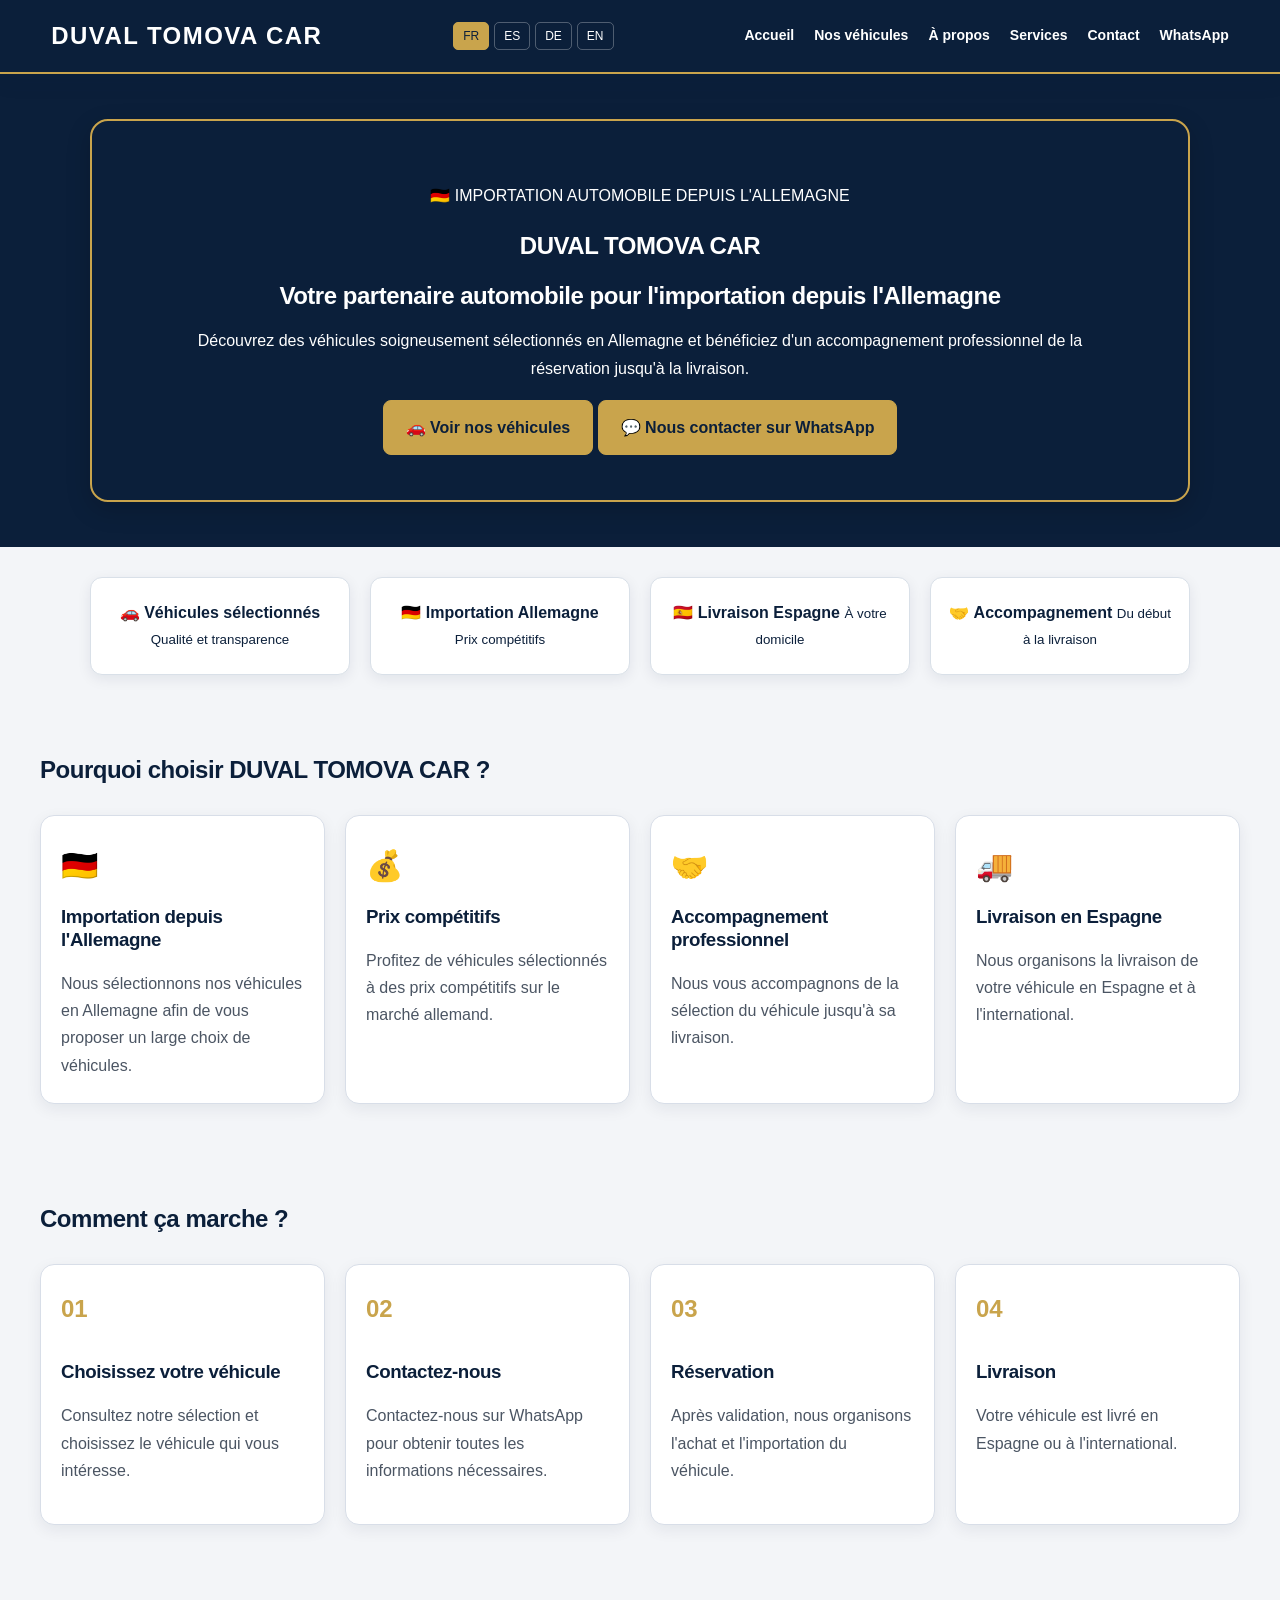
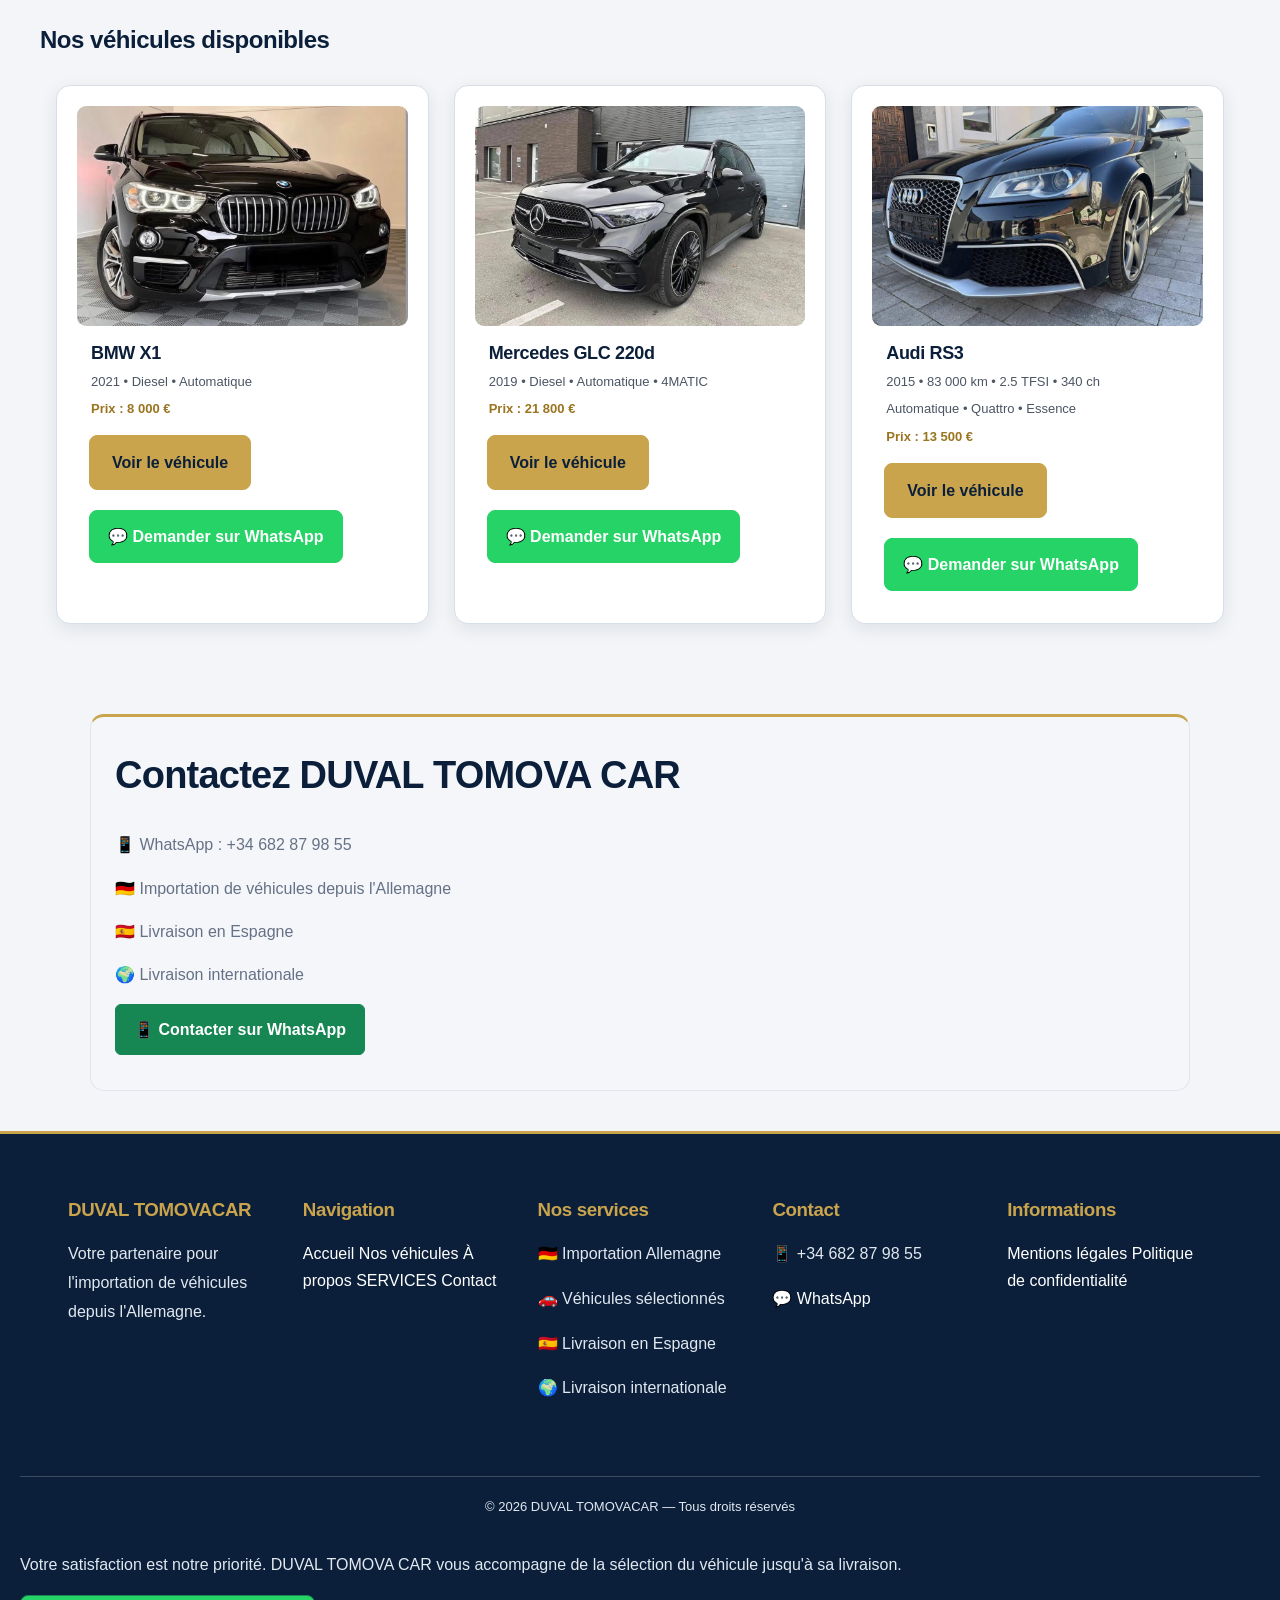
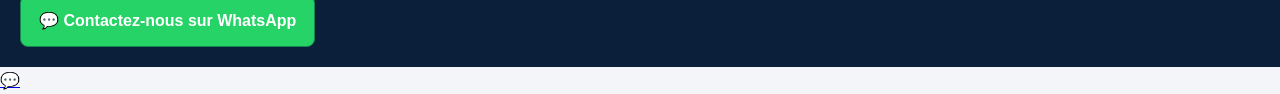
==== commit 49bd7e62: "Update print statement from 'Hello' to 'Goodbye'" ====
--- a/index.html
+++ b/index.html
@@ -689,114 +689,103 @@
     >
         💬
     </a>
+
 <script>
 (async function () {
   const container = document.getElementById("published-vehicles");
   if (!container) return;
 
- 
-try {
-  const response = await fetch(
-    "https://duvaltomova-publish.duvaltomovacar.workers.dev/api/vehicles"
-  );
-
-  if (!response.ok) throw new Error("Chargement impossible");
-
-  const data = await response.json();
-
-  (data.vehicles || []).forEach(vehicle => {
-    const card = document.createElement("div");
-    card.className = "vehicle";
-
-    const title = document.createElement("h3");
-    title.textContent = vehicle.title || "Véhicule";
-
-    const description = document.createElement("p");
-    description.textContent = vehicle.description || "";
-
-    const price = document.createElement("p");
-    const strong = document.createElement("strong");
-    strong.textContent =
-      "Prix : " + Number(vehicle.price).toLocaleString("fr-FR") + " €";
-    price.appendChild(strong);
-
-    const basePath = "/duvaltomovacar";
-    const images = Array.isArray(vehicle.images) ? vehicle.images : [];
-
-   
-if (images.length > 0) {
-  const img = document.createElement("img");
-  img.src = images[0].startsWith("http")
-    ? images[0]
-    : "/duvaltomovacar" +
-      (images[0].startsWith("/") ? images[0] : "/" + images[0]);
-
-  img.alt = vehicle.title || "Véhicule";
-  img.loading = "lazy";
-  img.style.cssText =
-    "width:100%;height:125px;object-fit:cover;border-radius:6px;display:block;margin-bottom:8px";
-
-  card.appendChild(img);
-}
-    card.append(title, description, price);
-
-const details = document.createElement("a");
-details.className = "vehicle-details-button";
-details.href =
-  "vehicule.html?id=" + encodeURIComponent(vehicle.id);
-details.textContent = "Voir le véhicule";
-
-card.appendChild(details);
-
-    const contact = document.createElement("a");
-    contact.className = "vehicle-whatsapp";
-    contact.href =
-      "https://wa.me/34682879855?text=" +
-      encodeURIComponent(
-        "Bonjour, je suis intéressé par " + (vehicle.title || "ce véhicule") + "."
-      );
-    contact.target = "_blank";
-    contact.rel = "noopener noreferrer";
-    contact.textContent = "💬 Demander sur WhatsApp";
-
-    card.appendChild(contact);
-    container.appendChild(card);
-  });
-} catch (error) {
-  console.error("Chargement des véhicules publiés :", error);
-}
-
+  try {
+    const response = await fetch(
+      "https://duvaltomova-publish.duvaltomovacar.workers.dev/api/vehicles"
+    );
+
+    if (!response.ok) throw new Error("Chargement impossible");
+
+    const data = await response.json();
+
+    (data.vehicles || []).forEach(vehicle => {
+      const card = document.createElement("div");
+      card.className = "vehicle";
+
+      const title = document.createElement("h3");
+      title.textContent = vehicle.title || "Véhicule";
+
+      const description = document.createElement("p");
+      description.textContent = vehicle.description || "";
+
+      const price = document.createElement("p");
+      const strong = document.createElement("strong");
+      strong.textContent =
+        "Prix : " + Number(vehicle.price).toLocaleString("fr-FR") + " €";
+      price.appendChild(strong);
+
+      const images = Array.isArray(vehicle.images) ? vehicle.images : [];
+
+      if (images.length > 0) {
+        const img = document.createElement("img");
+        img.src = images[0].startsWith("http")
+          ? images[0]
+          : "/duvaltomovacar" +
+            (images[0].startsWith("/") ? images[0] : "/" + images[0]);
+
+        img.alt = vehicle.title || "Véhicule";
+        img.loading = "lazy";
+        img.style.cssText =
+          "width:100%;height:220px;object-fit:cover;border-radius:9px;display:block;margin-bottom:12px";
+
+        card.appendChild(img);
+      }
+
+      card.append(title, description, price);
+
+      const details = document.createElement("a");
+      details.className = "vehicle-details-button";
+      details.href = "vehicule.html?id=" + encodeURIComponent(vehicle.id);
+      details.textContent = "Voir le véhicule";
+      card.appendChild(details);
+
+      const contact = document.createElement("a");
+      contact.className = "vehicle-whatsapp";
+      contact.href =
+        "https://wa.me/34682879855?text=" +
+        encodeURIComponent(
+          "Bonjour, je suis intéressé par " +
+          (vehicle.title || "ce véhicule") + "."
+        );
+      contact.target = "_blank";
+      contact.rel = "noopener noreferrer";
+      contact.textContent = "💬 Demander sur WhatsApp";
+      card.appendChild(contact);
+
+      container.appendChild(card);
+    });
+  } catch (error) {
+    console.error("Chargement des véhicules publiés :", error);
+  }
 })();
+</script>
+
 <style>
-.vehicle-view-button {
-  background-color: #111827 !important;
-  color: #ffffff !important;
-}
-
-.vehicle-view-button:hover {
-  background-color: #374151 !important;
-  color: #ffffff !important;
-}
-
 #published-vehicles .vehicle a:not(.vehicle-whatsapp) {
-  background-color: #0b3d91 !important;
-  color: #ffffff !important;
+  background-color: #C9A44C;
+  color: #0B1F3A !important;
 }
 
 .vehicle-whatsapp {
   display: inline-block;
-  background: #111827;
-  color: #ffffff !important;
+  background: #25D366;
+  color: #FFFFFF !important;
   text-decoration: none;
   padding: 12px 18px;
   margin: 8px 6px 8px 0;
-  border-radius: 6px;
+  border-radius: 8px;
   font-weight: bold;
 }
 
 .vehicle-whatsapp:hover {
-  background: #374151;
-  color: #ffffff !important;
+  background: #128C7E;
+  color: #FFFFFF !important;
 }
 </style>
 
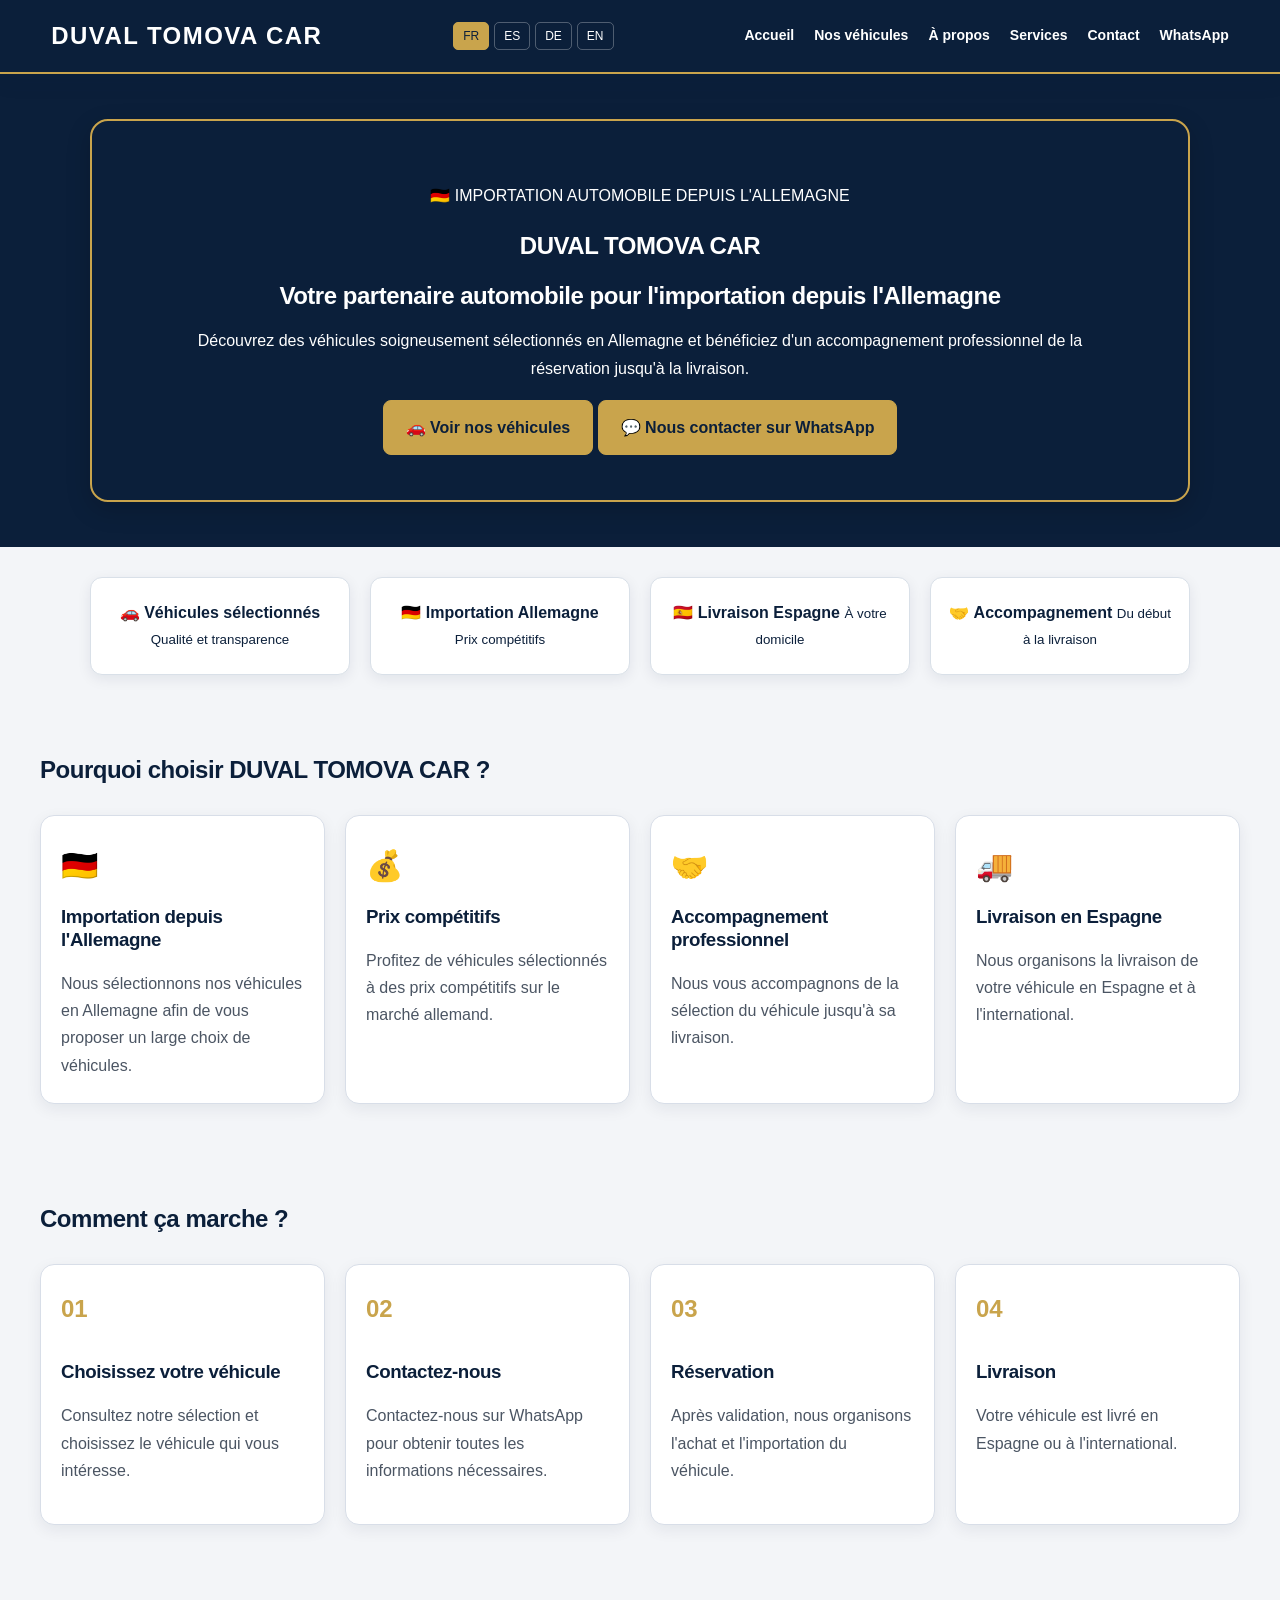
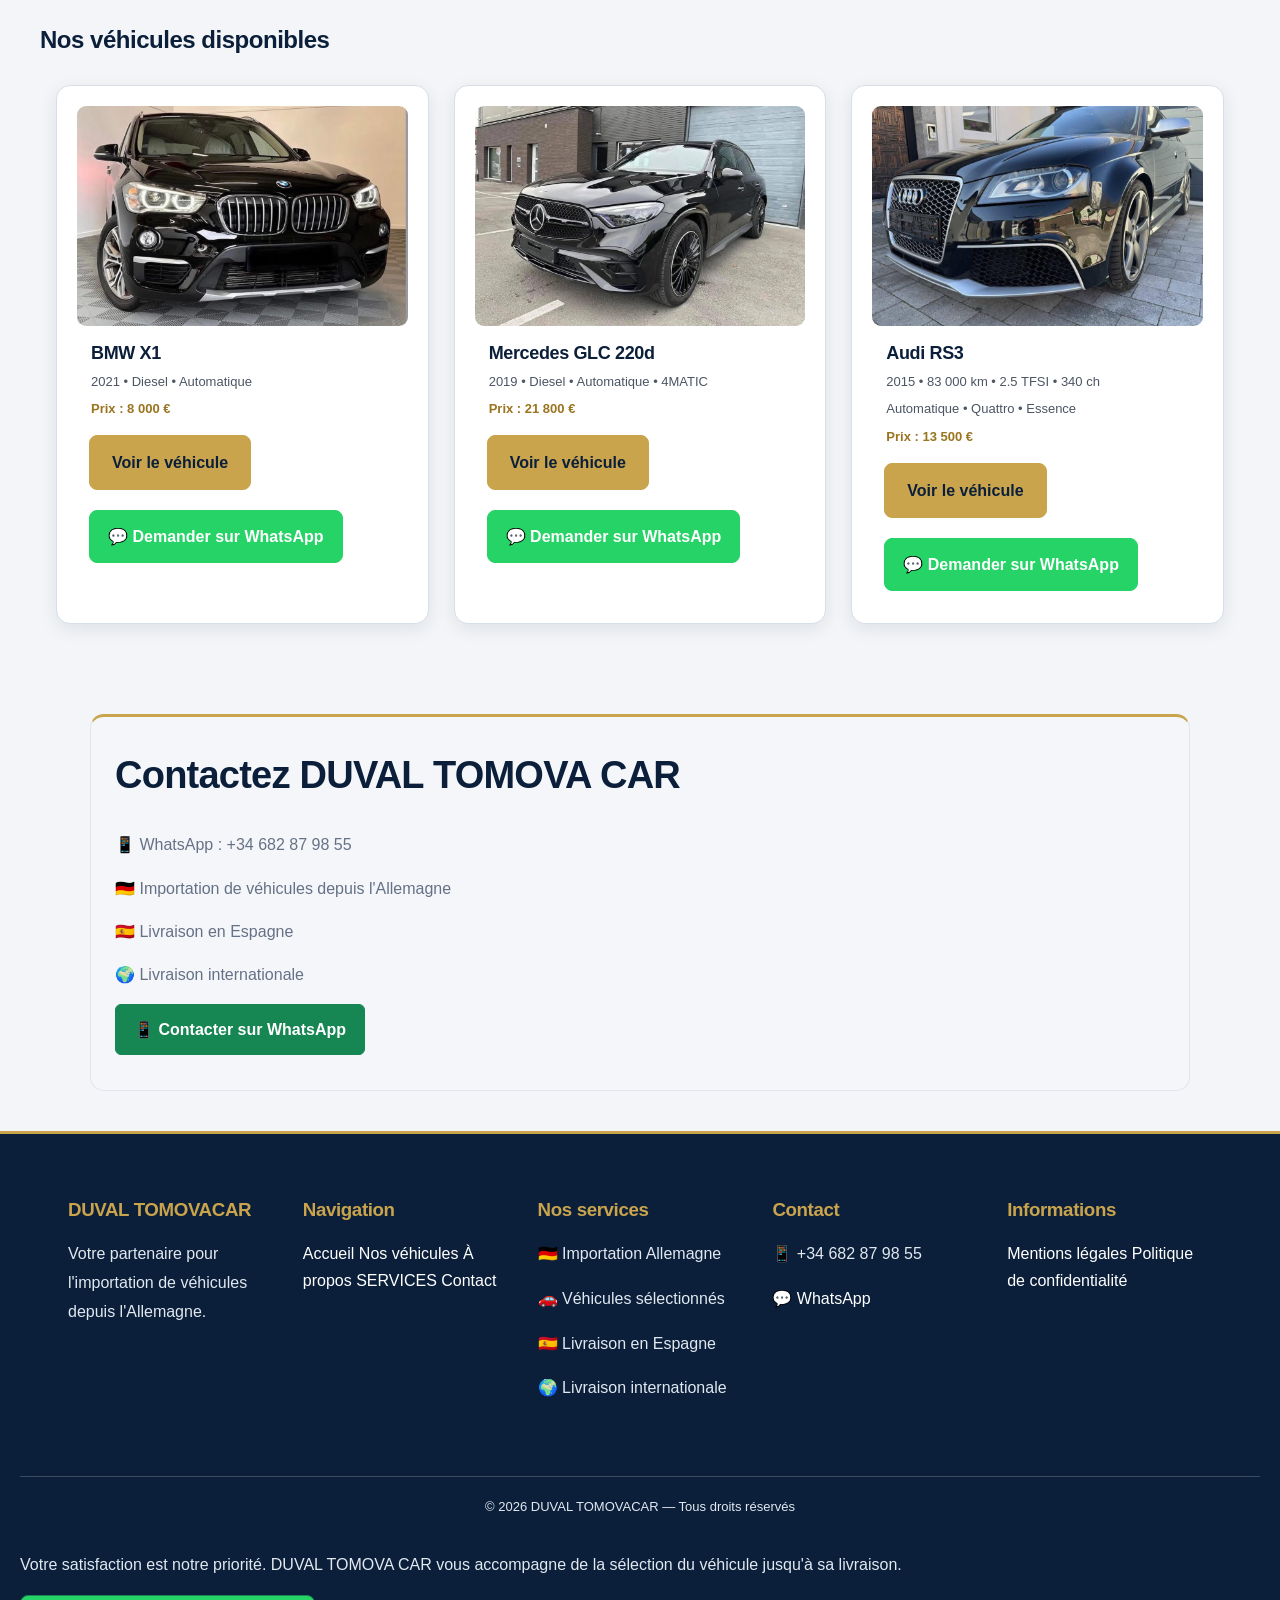
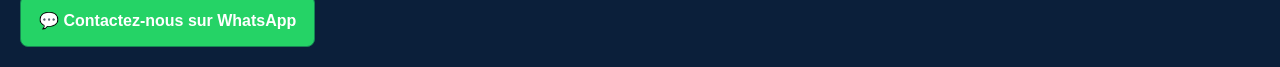
==== commit 9f4d3d48: "Update print statement from 'Hello' to 'Goodbye'" ====
--- a/index.html
+++ b/index.html
@@ -687,7 +687,6 @@
         class="whatsapp-floating"
         aria-label="Contacter DUVAL TOMOVACAR sur WhatsApp"
     >
-        💬
     </a>
 
 <script>
--- a/style.css
+++ b/style.css
@@ -1121,3 +1121,19 @@
 .footer-whatsapp:hover {
     background-color: #128C7E;
 }
+
+/* Masquer les éventuels marqueurs décoratifs en bas de page */
+body::after {
+    content: none !important;
+}
+
+/* Supprimer l'espace parasite sous le pied de page */
+html,
+body {
+    margin-bottom: 0 !important;
+    padding-bottom: 0 !important;
+}
+
+.main-footer {
+    margin-bottom: 0 !important;
+}
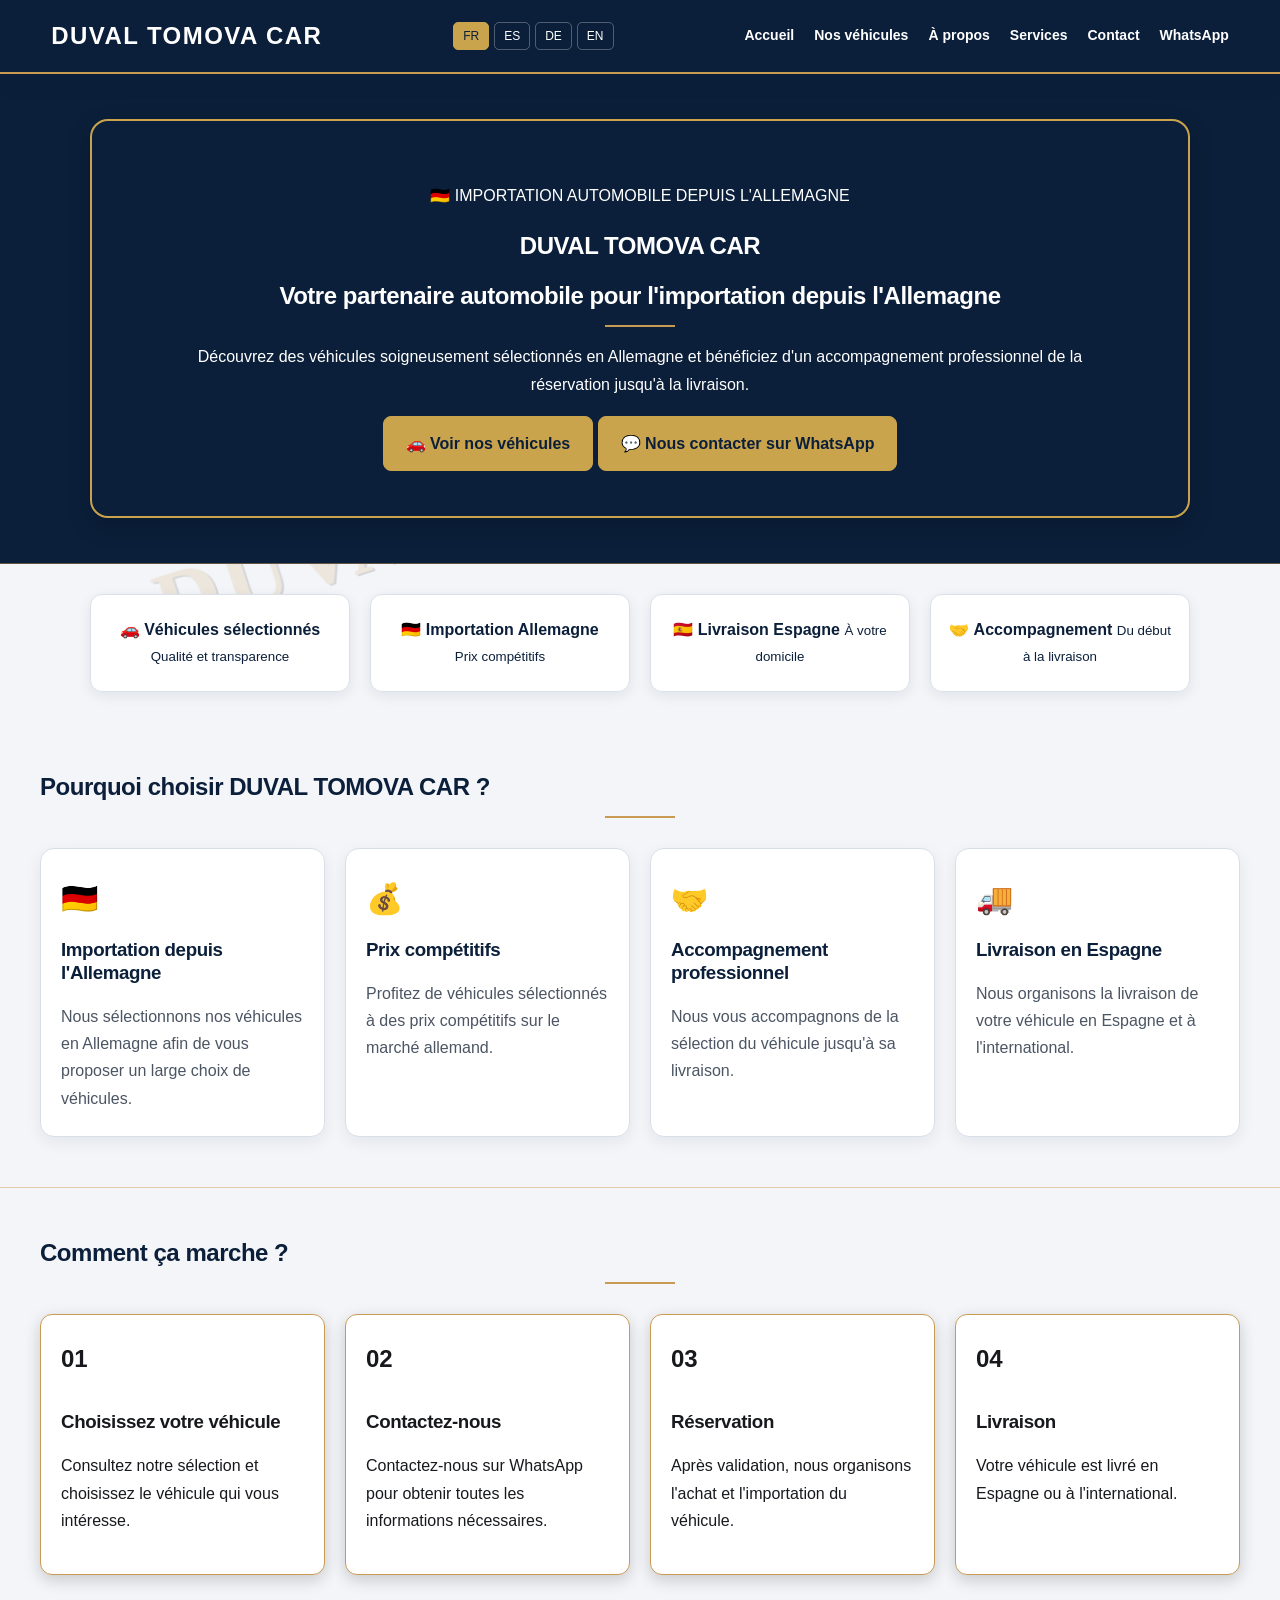
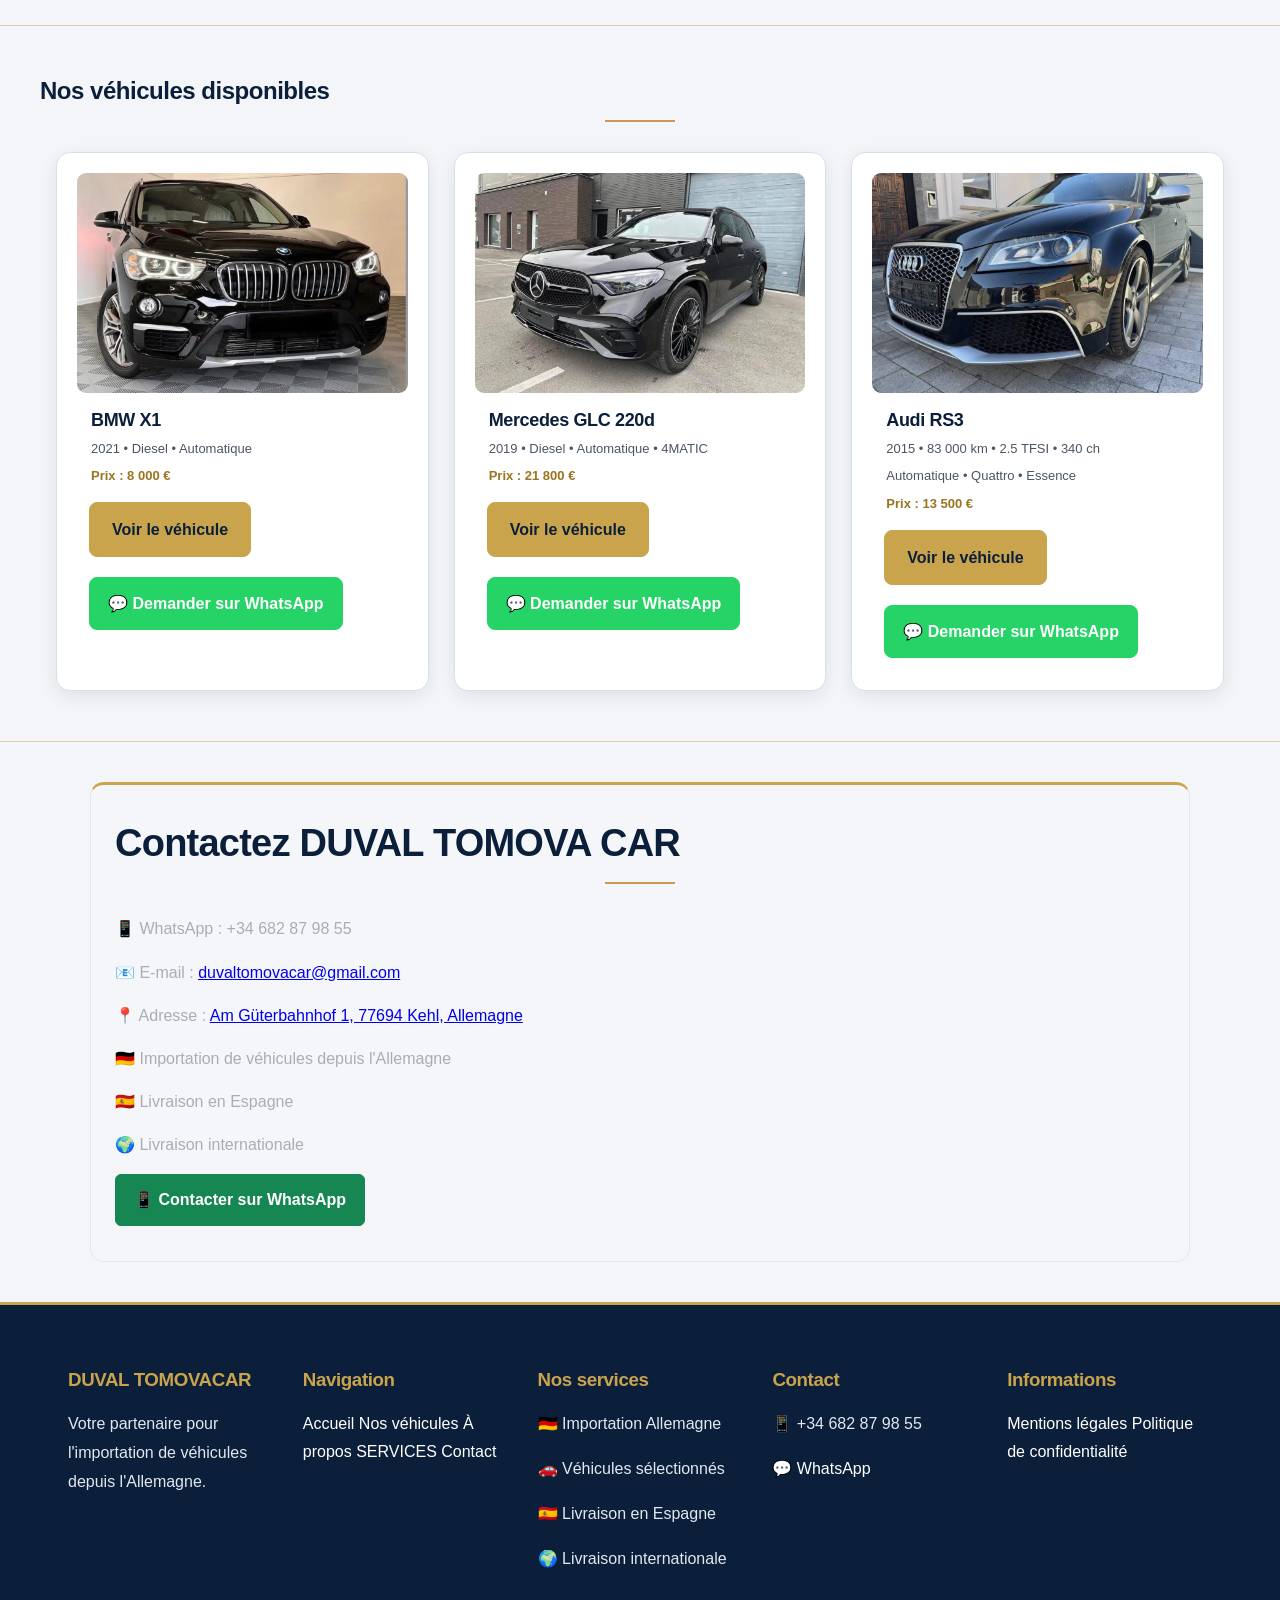
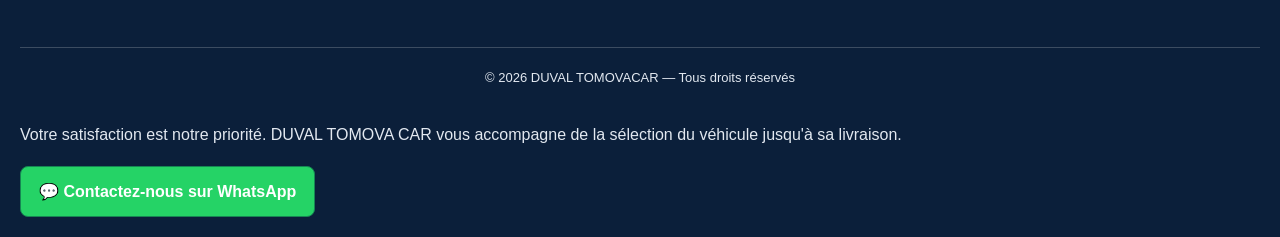
==== commit 0d172fa0: "Update print statement from 'Hello' to 'Goodbye'" ====
--- a/index.html
+++ b/index.html
@@ -491,41 +491,59 @@
          CONTACT
     ========================== -->
 
-    <section
-        id="contact"
-        class="contact-section"
+<section
+    id="contact"
+    class="contact-section"
+>
+
+    <h2>
+        Contactez DUVAL TOMOVA CAR
+    </h2>
+
+    <p>
+        📱 WhatsApp : +34 682 87 98 55
+    </p>
+
+    <p>
+        📧 E-mail :
+        <a href="mailto:duvaltomovacar@gmail.com">
+            duvaltomovacar@gmail.com
+        </a>
+    </p>
+
+    <p>
+        📍 Adresse :
+        <a
+            href="https://www.google.com/maps/search/?api=1&query=Am+G%C3%BCterbahnhof+1%2C+77694+Kehl%2C+Allemagne"
+            target="_blank"
+            rel="noopener noreferrer"
+        >
+            Am Güterbahnhof 1, 77694 Kehl, Allemagne
+        </a>
+    </p>
+
+    <p>
+        🇩🇪 Importation de véhicules depuis l'Allemagne
+    </p>
+
+    <p>
+        🇪🇸 Livraison en Espagne
+    </p>
+
+    <p>
+        🌍 Livraison internationale
+    </p>
+
+    <a
+        href="https://wa.me/34682879855?text=Bonjour%20DUVAL%20TOMOVACAR,%20je%20souhaite%20avoir%20des%20informations%20sur%20un%20véhicule."
+        target="_blank"
+        rel="noopener noreferrer"
+        class="whatsapp-button"
     >
-
-        <h2>
-            Contactez DUVAL TOMOVA CAR
-        </h2>
-
-        <p>
-            📱 WhatsApp : +34 682 87 98 55
-        </p>
-
-        <p>
-            🇩🇪 Importation de véhicules depuis l'Allemagne
-        </p>
-
-        <p>
-            🇪🇸 Livraison en Espagne
-        </p>
-
-        <p>
-            🌍 Livraison internationale
-        </p>
-
-
-        <a
-            href="https://wa.me/34682879855?text=Bonjour%20DUVAL%20TOMOVACAR,%20je%20souhaite%20avoir%20des%20informations%20sur%20un%20véhicule."
-            target="_blank"
-            class="whatsapp-button"
-        >
-            📱 Contacter sur WhatsApp
-        </a>
-
-    </section>
+        📱 Contacter sur WhatsApp
+    </a>
+
+</section>
 
 
     <!-- =========================
--- a/style.css
+++ b/style.css
@@ -5,16 +5,16 @@
    ===================================================== */
 
 :root {
-    --lux-navy: #0B1F3A;
-    --lux-blue: #12345A;
-    --lux-gold: #C9A44C;
+    --lux-navy: #08090B;
+    --lux-blue: #17191D;
+    --lux-gold: #C99A52;
     --lux-gold-light: #E3CA82;
     --lux-white: #FFFFFF;
-    --lux-bg: #F5F6F8;
-    --lux-text: #243247;
-    --lux-muted: #657186;
-    --lux-border: #E2E6EC;
-    --lux-shadow: 0 10px 30px rgba(11, 31, 58, 0.09);
+    --lux-bg: #08090B;
+    --lux-text: #FFFFFF;
+    --lux-muted: #A9ADB5;
+    --lux-border: rgba(201, 154, 82, 0.55);
+    --lux-shadow: 0 10px 30px rgba(0, 0, 0, 0.35);
 }
 
 /* BASE GÉNÉRALE */
@@ -1137,3 +1137,284 @@
 .main-footer {
     margin-bottom: 0 !important;
 }
+
+/* CADRE PREMIUM - PAGE À PROPOS */
+.about-hero {
+    background: #0B1F3A;
+    border: 2px solid #C9A44C;
+    border-radius: 16px;
+    padding: 40px 30px;
+    margin: 35px auto;
+    max-width: 1100px;
+    text-align: center;
+    box-shadow: 0 8px 24px rgba(11, 31, 58, 0.15);
+    box-sizing: border-box;
+}
+
+.about-hero .about-label {
+    color: #C9A44C;
+    font-weight: bold;
+    margin-bottom: 18px;
+}
+
+.about-hero h1 {
+    color: #FFFFFF;
+    margin-bottom: 20px;
+}
+
+.about-hero h2 {
+    color: #FFFFFF;
+    margin-bottom: 18px;
+}
+
+.about-hero p {
+    color: #FFFFFF;
+    line-height: 1.8;
+    max-width: 850px;
+    margin: 0 auto;
+}
+
+@media (max-width: 600px) {
+    .about-hero {
+        margin: 20px 12px;
+        padding: 28px 18px;
+    }
+}
+
+/* =====================================
+   CADRE PROFESSIONNEL DES VOITURES
+   DUVAL TOMOVA CAR
+===================================== */
+
+.vehicle-details-grid > div {
+    background: #17191D !important;
+    color: #FFFFFF !important;
+    border: 1px solid rgba(201, 154, 82, 0.65);
+    border-radius: 10px;
+    padding: 12px;
+    box-shadow: 0 4px 12px rgba(0, 0, 0, 0.25);
+    transition: border-color 0.25s ease,
+                transform 0.25s ease;
+}
+
+.vehicle-details-grid > div:hover {
+    border-color: #E3CA82;
+    transform: translateY(-2px);
+}
+
+.vehicle-details-grid strong,
+.vehicle-details-grid span {
+    color: #FFFFFF !important;
+}
+
+.vehicle-actions-frame {
+    display: flex;
+    flex-wrap: wrap;
+    justify-content: center;
+    align-items: center;
+    gap: 15px;
+    margin: 30px 0;
+    padding: 22px;
+    background: #17191D;
+    border: 1px solid #C99A52;
+    border-radius: 14px;
+    box-shadow: 0 8px 24px rgba(0, 0, 0, 0.35);
+}
+
+.vehicle-actions-frame a {
+    display: inline-block;
+    padding: 13px 22px;
+    border-radius: 9px;
+    font-weight: bold;
+    text-decoration: none;
+    text-align: center;
+    transition: transform 0.2s ease,
+                opacity 0.2s ease;
+}
+
+.vehicle-actions-frame a:hover {
+    transform: translateY(-2px);
+    opacity: 0.9;
+}
+
+.vehicle-actions-frame .contact-button {
+    background: #20C969;
+    color: #FFFFFF !important;
+}
+
+.vehicle-actions-frame .back-button {
+    background: #08090B;
+    color: #E3CA82 !important;
+    border: 1px solid #C99A52;
+}
+
+@media (max-width: 600px) {
+    .vehicle-actions-frame {
+        flex-direction: column;
+    }
+
+    .vehicle-actions-frame a {
+        width: 100%;
+        box-sizing: border-box;
+    }
+}
+
+
+/* FILIGRANE LUXE NOIR ET OR */
+body {
+    position: relative;
+    isolation: isolate;
+}
+
+body::before {
+    content: "DUVAL TOMOVA CAR";
+    position: fixed;
+    top: 50%;
+    left: 50%;
+    transform: translate(-50%, -50%) rotate(-18deg);
+    width: 100%;
+    text-align: center;
+
+    color: #C99A52;
+    opacity: 0.16;
+
+    font-family: Georgia, "Times New Roman", serif;
+    font-size: clamp(30px, 7vw, 100px);
+    font-weight: 900;
+    letter-spacing: 5px;
+    line-height: 1.2;
+    white-space: nowrap;
+
+    text-shadow:
+        0 0 2px rgba(201, 154, 82, 0.5),
+        2px 2px 0 rgba(0, 0, 0, 0.8);
+
+    pointer-events: none;
+    z-index: -1;
+}
+
+/* =========================================
+   CADRES PROFESSIONNELS NOIR ET OR
+   DUVAL TOMOVA CAR
+========================================= */
+
+:root {
+    --frame-gold: #C99A52;
+    --frame-gold-light: #E3CA82;
+    --frame-black: #08090B;
+    --frame-surface: #17191D;
+}
+
+/* Grandes sections du site */
+section {
+    position: relative;
+    border-bottom: 1px solid rgba(201, 154, 82, 0.45);
+}
+
+/* Titres des sections : soulignement doré */
+section h2 {
+    position: relative;
+}
+
+section h2::after {
+    content: "";
+    display: block;
+    width: 70px;
+    height: 2px;
+    margin: 14px auto 0;
+    background: var(--frame-gold);
+}
+
+/* Cartes et blocs courants */
+.vehicle-card,
+.vehicle-details-grid > div,
+.step,
+.feature-card,
+.service-card,
+.contact-card {
+    background-color: var(--frame-surface);
+    border: 1px solid rgba(201, 154, 82, 0.65);
+    border-radius: 10px;
+    box-shadow: 0 6px 18px rgba(0, 0, 0, 0.25);
+    transition: border-color 0.25s ease,
+                box-shadow 0.25s ease;
+}
+
+/* Effet doré au survol */
+.vehicle-card:hover,
+.vehicle-details-grid > div:hover,
+.step:hover,
+.feature-card:hover,
+.service-card:hover,
+.contact-card:hover {
+    border-color: var(--frame-gold-light);
+    box-shadow: 0 8px 24px rgba(201, 154, 82, 0.15);
+}
+
+/* Photos des voitures */
+.vehicle-card img,
+.vehicle-main-image {
+    border: 1px solid rgba(201, 154, 82, 0.65);
+    border-radius: 8px;
+}
+
+/* Menu principal */
+.navbar {
+    border-bottom: 2px solid var(--frame-gold);
+}
+
+/* Pied de page */
+footer {
+    border-top: 2px solid var(--frame-gold);
+}
+
+/* Cadre des boutons */
+.vehicle-actions-frame {
+    border: 1px solid var(--frame-gold);
+    border-radius: 14px;
+}
+
+/* Adaptation aux petits écrans */
+@media (max-width: 600px) {
+    section {
+        padding-left: 12px;
+        padding-right: 12px;
+    }
+}
+
+/* COMMENT ÇA MARCHE : CARTES BLANCHES */
+.steps-container .step {
+    background: #FFFFFF !important;
+    color: #17191D !important;
+    border: 1px solid #C99A52 !important;
+    border-radius: 12px;
+    box-shadow: 0 5px 16px rgba(0, 0, 0, 0.18);
+}
+
+.steps-container .step h3,
+.steps-container .step h4,
+.steps-container .step p,
+.steps-container .step span,
+.steps-container .step strong {
+    color: #17191D !important;
+}
+
+/* FILIGRANE VOITURE DUVAL TOMOVA CAR */
+body::after {
+    content: "";
+    position: fixed;
+    top: 50%;
+    left: 50%;
+    width: min(90vw, 1000px);
+    height: 65vh;
+
+    background-image: url("images/filigrane-voiture.png");
+    background-repeat: no-repeat;
+    background-position: center;
+    background-size: contain;
+
+    opacity: 0.18;
+    transform: translate(-50%, -50%);
+    pointer-events: none;
+    z-index: 1;
+}
